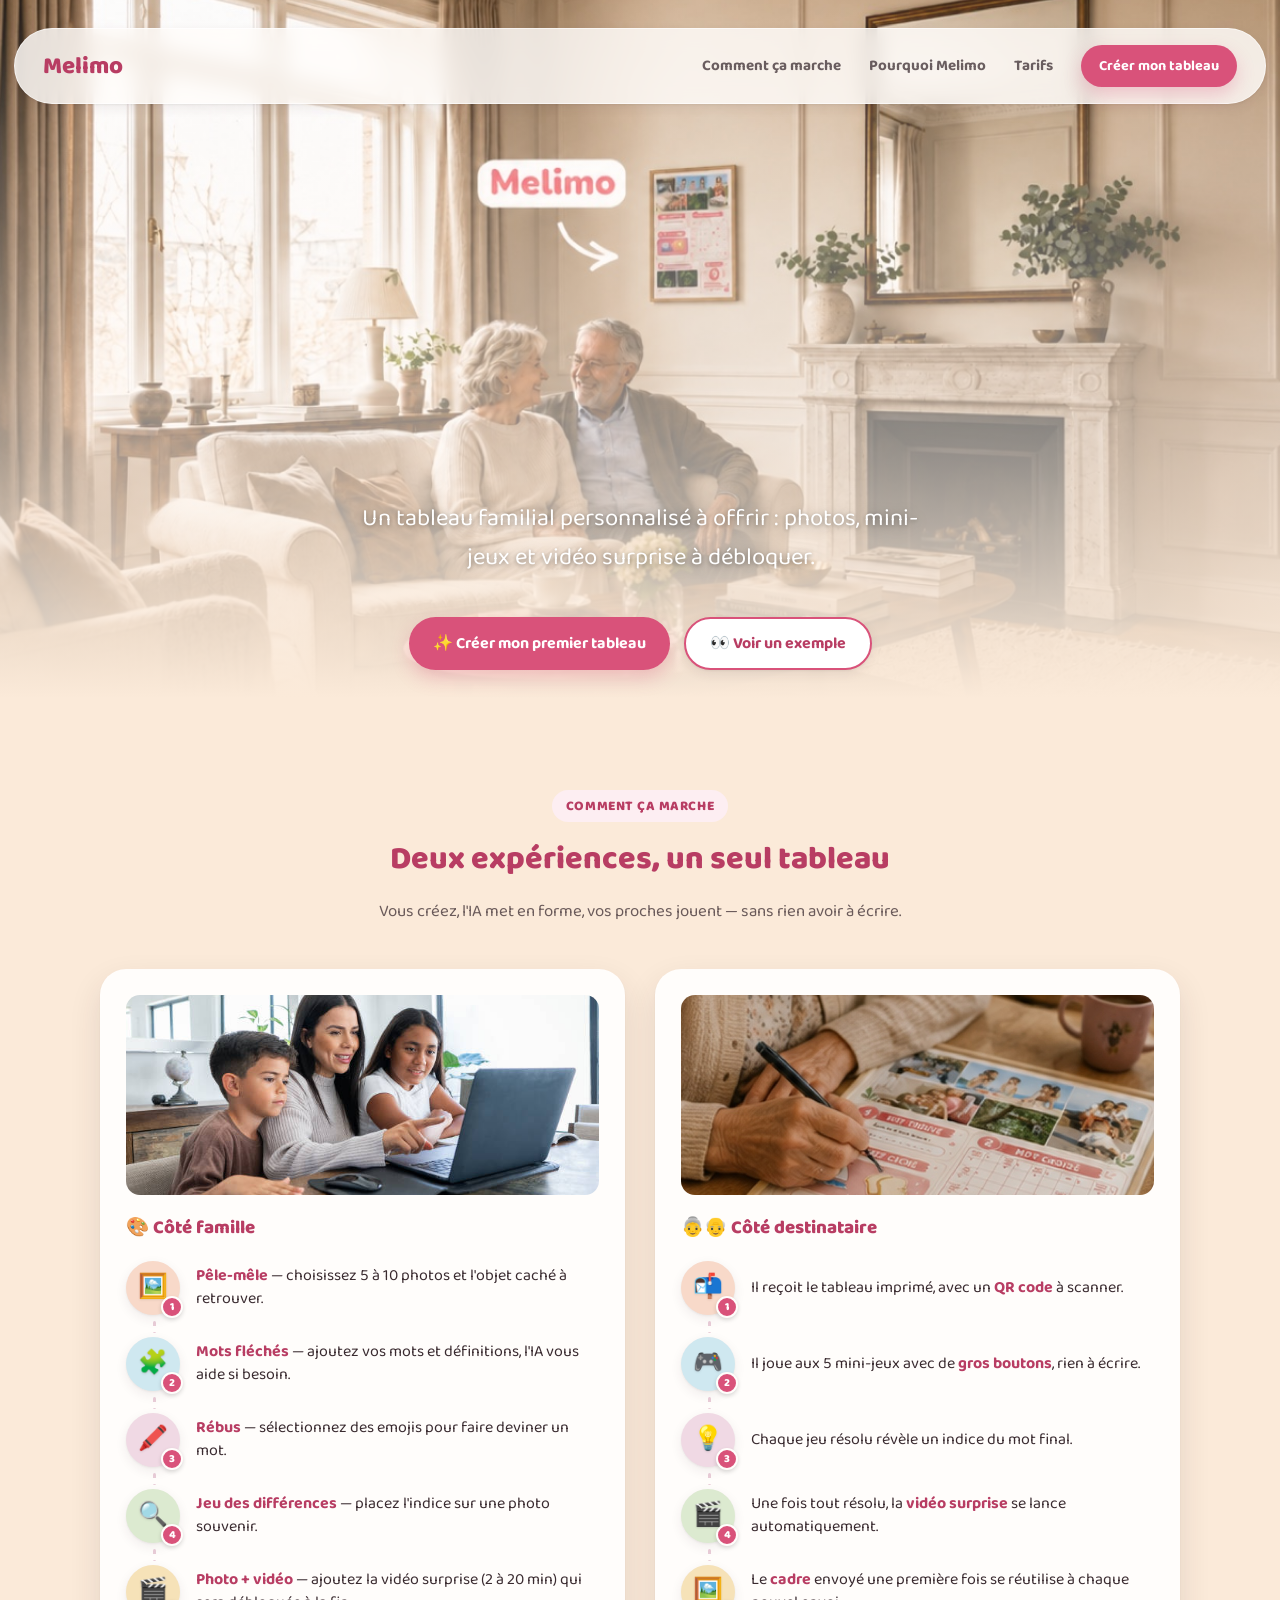
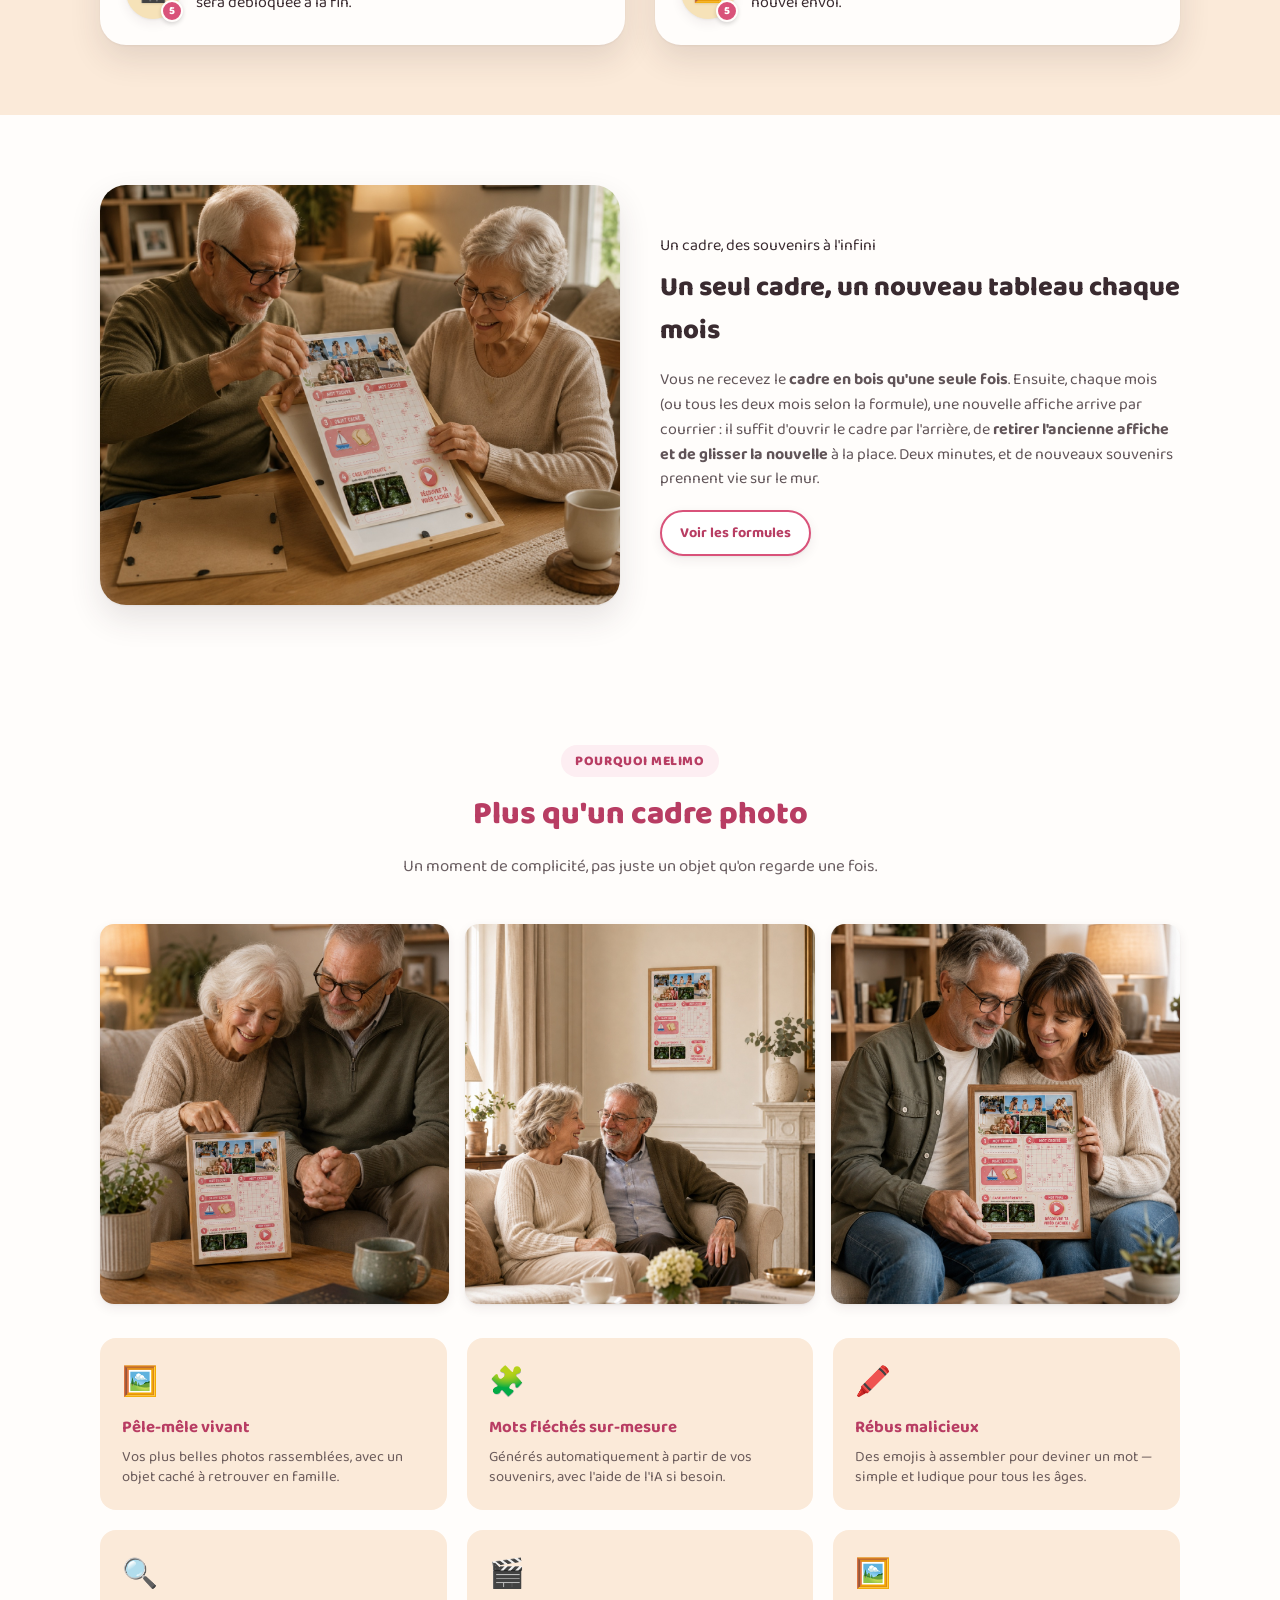
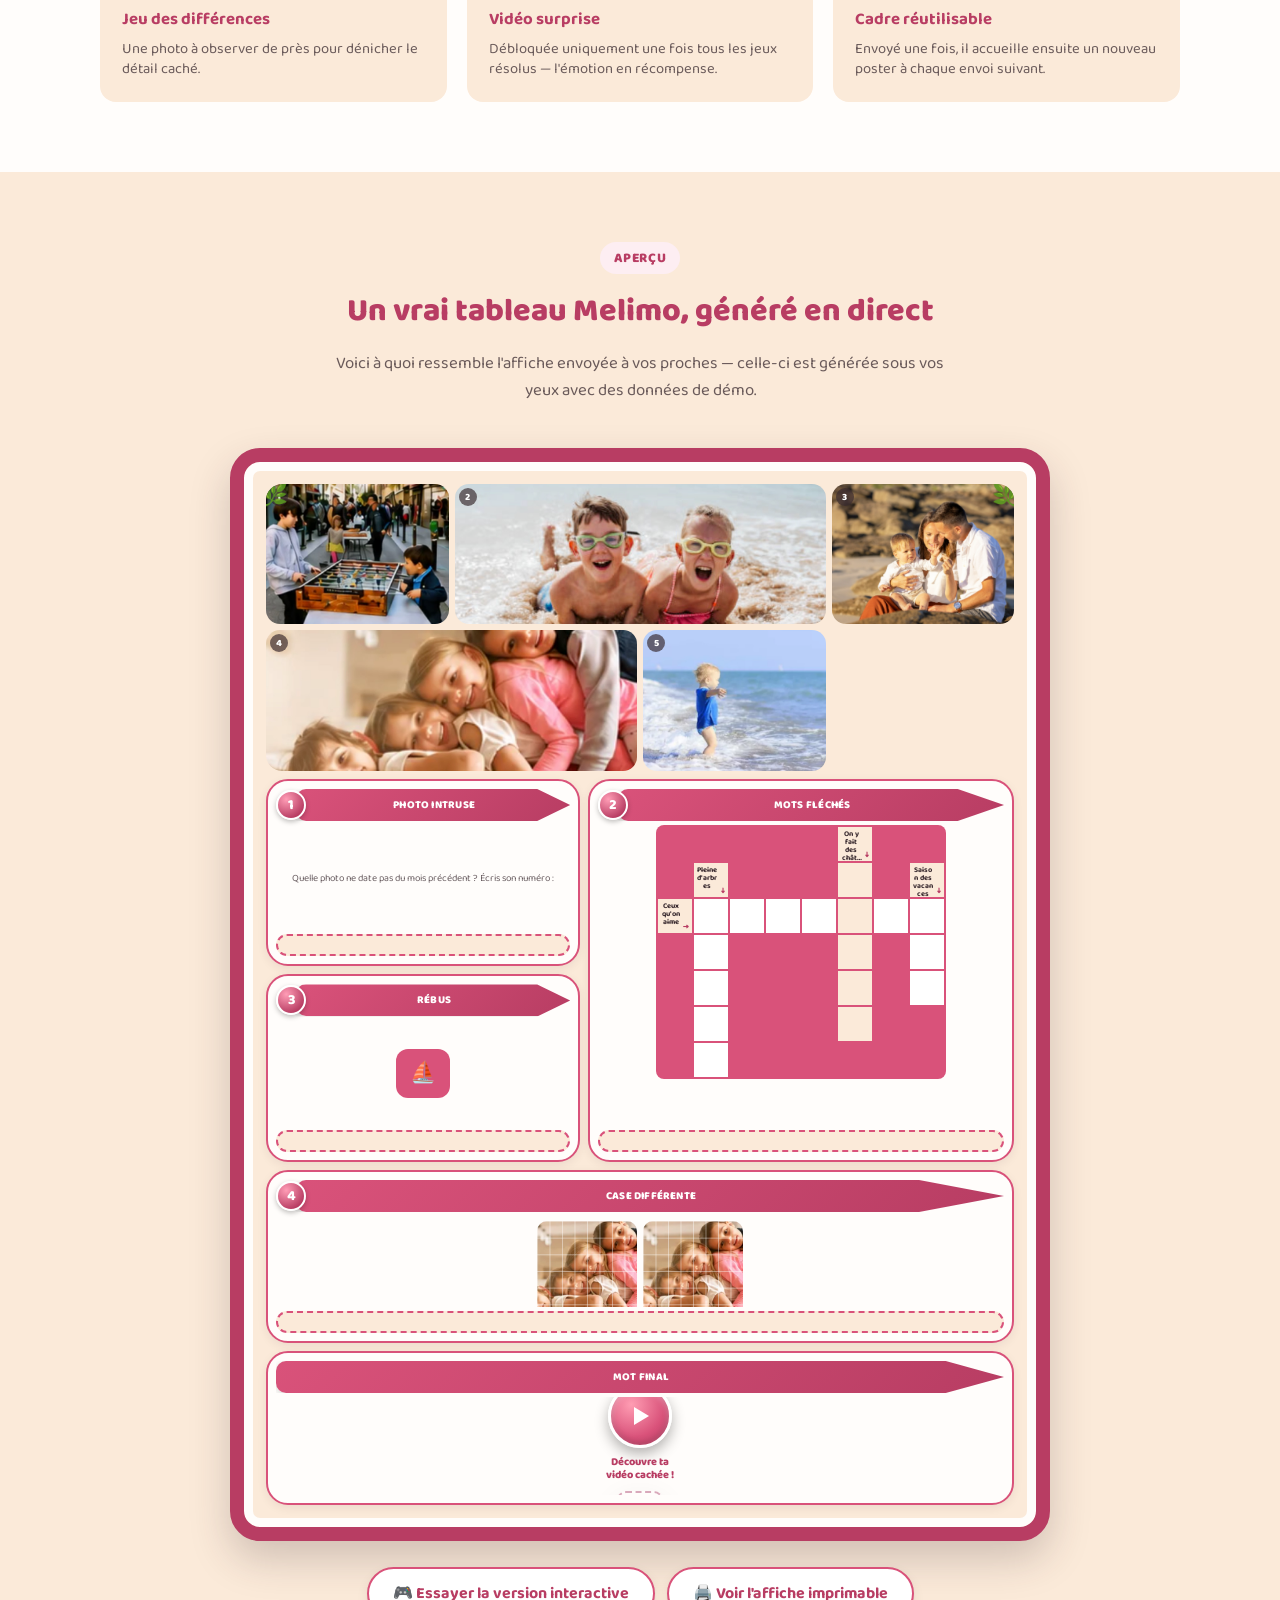
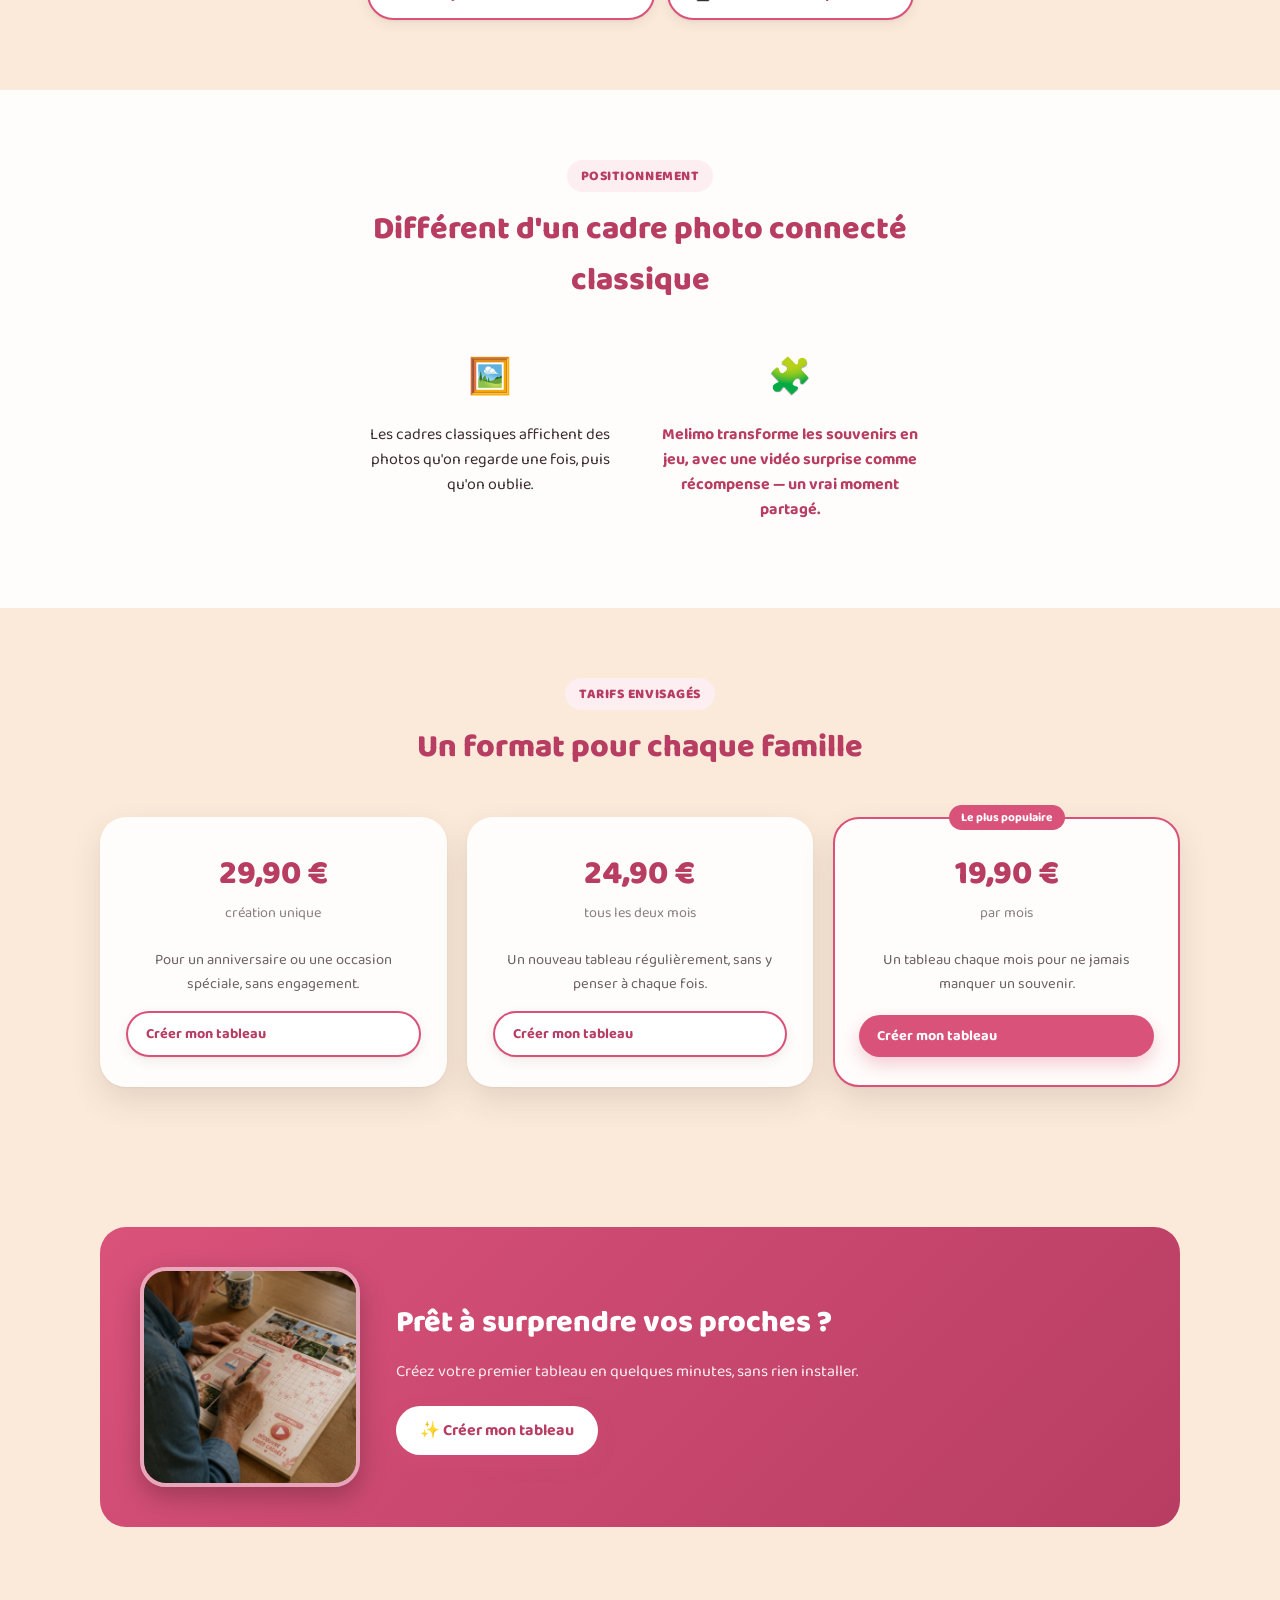
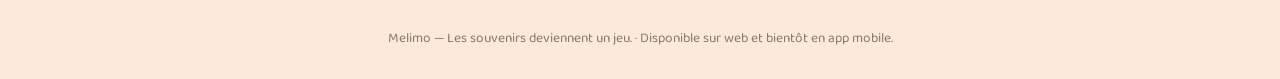
==== index.html @ 91fa1dcb "Rend les étapes "Comment ça marche" plus visuelles : icônes en pastilles colorées avec numéro en bad" ====
<!DOCTYPE html>
<html lang="fr">
<head>
<meta charset="UTF-8">
<meta name="viewport" content="width=device-width, initial-scale=1.0">
<title>Melimo — Les souvenirs deviennent un jeu</title>
<meta name="description" content="Melimo : un tableau familial personnalisé avec photos, mini-jeux et vidéo surprise, à envoyer à ceux que vous aimez.">
<link rel="preconnect" href="https://fonts.googleapis.com">
<link href="https://fonts.googleapis.com/css2?family=Baloo+2:wght@500;700;800&display=swap" rel="stylesheet">
<link rel="stylesheet" href="styles.css?v=15">
</head>
<body>
  <div class="top-banner">
    <div class="topbar">
      <a class="logo" href="index.html">Melimo</a>
      <nav class="nav">
        <a class="navlink" href="#comment-ca-marche">Comment ça marche</a>
        <a class="navlink" href="#pourquoi">Pourquoi Melimo</a>
        <a class="navlink" href="#tarifs">Tarifs</a>
        <a class="btn small" href="create.html">Créer mon tableau</a>
      </nav>
    </div>

    <!-- HERO -->
    <div class="hero">
      <p>Un tableau familial personnalisé à offrir : photos, mini-jeux et vidéo surprise à débloquer.</p>
      <div class="hero-ctas">
        <a class="btn" href="create.html">✨ Créer mon premier tableau</a>
        <a class="btn ghost" href="#apercu-live">👀 Voir un exemple</a>
      </div>
    </div>
  </div>

  <!-- COMMENT CA MARCHE -->
  <section class="landing" id="comment-ca-marche">
    <div class="landing-inner">
      <div class="section-head">
        <span class="kicker">Comment ça marche</span>
        <h2>Deux expériences, un seul tableau</h2>
        <p>Vous créez, l'IA met en forme, vos proches jouent — sans rien avoir à écrire.</p>
      </div>
      <div class="tracks">
        <div class="track">
          <img class="track-photo" src="image/fami.jpg" alt="Une maman et ses deux enfants créent leur tableau Melimo ensemble sur l'ordinateur">
          <h3>🎨 Côté famille</h3>
          <ol class="steps">
            <li>
              <div class="step-icon-wrap" style="--step-color:#f8d9c9"><span class="step-icon">🖼️</span><span class="step-num">1</span></div>
              <div class="step-body"><b>Pêle-mêle</b> — choisissez 5 à 10 photos et l'objet caché à retrouver.</div>
            </li>
            <li>
              <div class="step-icon-wrap" style="--step-color:#cfe8f0"><span class="step-icon">🧩</span><span class="step-num">2</span></div>
              <div class="step-body"><b>Mots fléchés</b> — ajoutez vos mots et définitions, l'IA vous aide si besoin.</div>
            </li>
            <li>
              <div class="step-icon-wrap" style="--step-color:#f0d9e4"><span class="step-icon">🖍️</span><span class="step-num">3</span></div>
              <div class="step-body"><b>Rébus</b> — sélectionnez des emojis pour faire deviner un mot.</div>
            </li>
            <li>
              <div class="step-icon-wrap" style="--step-color:#dcead0"><span class="step-icon">🔍</span><span class="step-num">4</span></div>
              <div class="step-body"><b>Jeu des différences</b> — placez l'indice sur une photo souvenir.</div>
            </li>
            <li>
              <div class="step-icon-wrap" style="--step-color:#f6e2b8"><span class="step-icon">🎬</span><span class="step-num">5</span></div>
              <div class="step-body"><b>Photo + vidéo</b> — ajoutez la vidéo surprise (2 à 20 min) qui sera débloquée à la fin.</div>
            </li>
          </ol>
        </div>
        <div class="track">
          <img class="track-photo" src="image/mamie-remplit-affiche.jpg" alt="Une grand-mère remplit son tableau Melimo avec un stylo">
          <h3>👵👴 Côté destinataire</h3>
          <ol class="steps">
            <li>
              <div class="step-icon-wrap" style="--step-color:#f8d9c9"><span class="step-icon">📬</span><span class="step-num">1</span></div>
              <div class="step-body">Il reçoit le tableau imprimé, avec un <b>QR code</b> à scanner.</div>
            </li>
            <li>
              <div class="step-icon-wrap" style="--step-color:#cfe8f0"><span class="step-icon">🎮</span><span class="step-num">2</span></div>
              <div class="step-body">Il joue aux 5 mini-jeux avec de <b>gros boutons</b>, rien à écrire.</div>
            </li>
            <li>
              <div class="step-icon-wrap" style="--step-color:#f0d9e4"><span class="step-icon">💡</span><span class="step-num">3</span></div>
              <div class="step-body">Chaque jeu résolu révèle un indice du mot final.</div>
            </li>
            <li>
              <div class="step-icon-wrap" style="--step-color:#dcead0"><span class="step-icon">🎬</span><span class="step-num">4</span></div>
              <div class="step-body">Une fois tout résolu, la <b>vidéo surprise</b> se lance automatiquement.</div>
            </li>
            <li>
              <div class="step-icon-wrap" style="--step-color:#f6e2b8"><span class="step-icon">🖼️</span><span class="step-num">5</span></div>
              <div class="step-body">Le <b>cadre</b> envoyé une première fois se réutilise à chaque nouvel envoi.</div>
            </li>
          </ol>
        </div>
      </div>
    </div>
  </section>

  <!-- RENOUVELLEMENT -->
  <section class="landing alt" id="renouvellement">
    <div class="landing-inner">
      <div class="renew-block">
        <div class="renew-photo-wrap">
          <img class="renew-photo" src="image/changement-affiche.jpg" alt="Un couple ouvre le cadre Melimo par l'arrière pour changer l'affiche">
        </div>
        <div class="renew-text">
          <span class="kicker">Un cadre, des souvenirs à l'infini</span>
          <h2>Un seul cadre, un nouveau tableau chaque mois</h2>
          <p>Vous ne recevez le <b>cadre en bois qu'une seule fois</b>. Ensuite, chaque mois (ou tous les deux mois selon la formule), une nouvelle affiche arrive par courrier : il suffit d'ouvrir le cadre par l'arrière, de <b>retirer l'ancienne affiche et de glisser la nouvelle</b> à la place. Deux minutes, et de nouveaux souvenirs prennent vie sur le mur.</p>
          <a class="btn ghost small" href="#tarifs">Voir les formules</a>
        </div>
      </div>
    </div>
  </section>

  <!-- POURQUOI / FEATURES -->
  <section class="landing alt" id="pourquoi">
    <div class="landing-inner">
      <div class="section-head">
        <span class="kicker">Pourquoi Melimo</span>
        <h2>Plus qu'un cadre photo</h2>
        <p>Un moment de complicité, pas juste un objet qu'on regarde une fois.</p>
      </div>
      <div class="photo-strip">
        <img src="image/couple-pointe-poster.jpg" alt="Des grands-parents pointent du doigt les photos de leur tableau Melimo">
        <img src="image/poster-mur-salon.jpg" alt="Un tableau Melimo accroché au-dessus d'une cheminée">
        <img src="image/couple-tient-poster.jpg" alt="Un couple tient son tableau Melimo ensemble sur le canapé">
      </div>
      <div class="feature-grid">
        <div class="feature">
          <span class="emoji">🖼️</span>
          <h4>Pêle-mêle vivant</h4>
          <p>Vos plus belles photos rassemblées, avec un objet caché à retrouver en famille.</p>
        </div>
        <div class="feature">
          <span class="emoji">🧩</span>
          <h4>Mots fléchés sur-mesure</h4>
          <p>Générés automatiquement à partir de vos souvenirs, avec l'aide de l'IA si besoin.</p>
        </div>
        <div class="feature">
          <span class="emoji">🖍️</span>
          <h4>Rébus malicieux</h4>
          <p>Des emojis à assembler pour deviner un mot — simple et ludique pour tous les âges.</p>
        </div>
        <div class="feature">
          <span class="emoji">🔍</span>
          <h4>Jeu des différences</h4>
          <p>Une photo à observer de près pour dénicher le détail caché.</p>
        </div>
        <div class="feature">
          <span class="emoji">🎬</span>
          <h4>Vidéo surprise</h4>
          <p>Débloquée uniquement une fois tous les jeux résolus — l'émotion en récompense.</p>
        </div>
        <div class="feature">
          <span class="emoji">🖼️</span>
          <h4>Cadre réutilisable</h4>
          <p>Envoyé une fois, il accueille ensuite un nouveau poster à chaque envoi suivant.</p>
        </div>
      </div>
    </div>
  </section>

  <!-- APERCU LIVE -->
  <section class="landing" id="apercu-live">
    <div class="landing-inner">
      <div class="section-head">
        <span class="kicker">Aperçu</span>
        <h2>Un vrai tableau Melimo, généré en direct</h2>
        <p>Voici à quoi ressemble l'affiche envoyée à vos proches — celle-ci est générée sous vos yeux avec des données de démo.</p>
      </div>
      <div class="live-poster-wrap" id="livePosterPreview"></div>
      <div class="preview-cta" style="display:flex; gap:12px; justify-content:center; flex-wrap:wrap;">
        <a class="btn ghost" href="view.html?demo=1">🎮 Essayer la version interactive</a>
        <a class="btn ghost" href="poster.html?demo=1">🖨️ Voir l'affiche imprimable</a>
      </div>
    </div>
  </section>

  <!-- POSITIONNEMENT -->
  <section class="landing alt">
    <div class="landing-inner">
      <div class="section-head">
        <span class="kicker">Positionnement</span>
        <h2>Différent d'un cadre photo connecté classique</h2>
      </div>
      <div class="compare">
        <div class="col">
          <div class="big">🖼️</div>
          <p>Les cadres classiques affichent des photos qu'on regarde une fois, puis qu'on oublie.</p>
        </div>
        <div class="col us">
          <div class="big">🧩</div>
          <p>Melimo transforme les souvenirs en jeu, avec une vidéo surprise comme récompense — un vrai moment partagé.</p>
        </div>
      </div>
    </div>
  </section>

  <!-- TARIFS -->
  <section class="landing" id="tarifs">
    <div class="landing-inner">
      <div class="section-head">
        <span class="kicker">Tarifs envisagés</span>
        <h2>Un format pour chaque famille</h2>
      </div>
      <div class="pricing-grid">
        <div class="price-card">
          <span class="amount">29,90 €</span>
          <span class="period">création unique</span>
          <p class="desc">Pour un anniversaire ou une occasion spéciale, sans engagement.</p>
          <a class="btn ghost small" href="create.html">Créer mon tableau</a>
        </div>
        <div class="price-card">
          <span class="amount">24,90 €</span>
          <span class="period">tous les deux mois</span>
          <p class="desc">Un nouveau tableau régulièrement, sans y penser à chaque fois.</p>
          <a class="btn ghost small" href="create.html">Créer mon tableau</a>
        </div>
        <div class="price-card featured">
          <span class="badge">Le plus populaire</span>
          <span class="amount">19,90 €</span>
          <span class="period">par mois</span>
          <p class="desc">Un tableau chaque mois pour ne jamais manquer un souvenir.</p>
          <a class="btn small" href="create.html">Créer mon tableau</a>
        </div>
      </div>
    </div>
  </section>

  <!-- CTA FINAL -->
  <section class="landing">
    <div class="cta-banner">
      <img class="cta-photo" src="image/papy-remplit-affiche.jpg" alt="Un grand-père remplit son tableau Melimo avec un stylo">
      <div class="cta-text">
        <h2>Prêt à surprendre vos proches ?</h2>
        <p>Créez votre premier tableau en quelques minutes, sans rien installer.</p>
        <a class="btn" href="create.html">✨ Créer mon tableau</a>
      </div>
    </div>
  </section>

  <footer class="site-footer">
    Melimo — Les souvenirs deviennent un jeu. · Disponible sur web et bientôt en app mobile.
  </footer>

  <script src="app.js?v=5"></script>
  <script>
    renderPosterInto(document.getElementById('livePosterPreview'), buildDemoBoard(), {});
  </script>
</body>
</html>
---- styles.css ----
:root {
  --primary: #d9527a;
  --primary-dark: #b83d63;
  --secondary: #fbead9;
  --ink: #3a2b30;
  --paper: #fffdfb;
  --radius: 26px;
  --radius-sm: 14px;
  --radius-lg: 34px;
  --shadow: 0 1px 2px rgba(58, 43, 48, 0.05), 0 14px 32px rgba(58, 43, 48, 0.12);
  --shadow-sm: 0 1px 2px rgba(58, 43, 48, 0.06), 0 4px 12px rgba(58, 43, 48, 0.08);
  --ring: 0 0 0 4px rgba(217, 82, 122, 0.15);
  font-size: 16px;
}

* { box-sizing: border-box; }

body {
  margin: 0;
  font-family: 'Baloo 2', 'Segoe UI', system-ui, sans-serif;
  background:
    radial-gradient(1100px 520px at 12% -8%, #ffe3ee 0%, rgba(255,227,238,0) 60%),
    radial-gradient(900px 480px at 100% 0%, #fff3e2 0%, rgba(255,243,226,0) 55%),
    var(--secondary);
  background-attachment: fixed;
  color: var(--ink);
  min-height: 100vh;
}

h1, h2, h3 { font-weight: 800; margin: 0 0 .4em; }

a { color: inherit; }

.wrap {
  max-width: 1080px;
  margin: 0 auto;
  padding: 32px 20px 80px;
}

/* --- Topbar --- */
.topbar {
  display: flex;
  align-items: center;
  justify-content: space-between;
  gap: 10px;
  padding: 16px 28px;
  margin: 14px 14px 0;
  background: rgba(255, 253, 251, 0.82);
  backdrop-filter: blur(10px);
  -webkit-backdrop-filter: blur(10px);
  border-radius: 999px;
  box-shadow: var(--shadow-sm);
  border: 1px solid rgba(255,255,255,.6);
  flex-wrap: wrap;
  position: sticky;
  top: 14px;
  z-index: 60;
}
@media (max-width: 480px) {
  .topbar { padding: 14px 16px; }
  .topbar .btn.small { padding: 7px 14px; font-size: .82rem; }
}
.logo {
  font-size: 1.5rem;
  font-weight: 800;
  color: var(--primary-dark);
  text-decoration: none;
}
.tagline {
  font-size: .85rem;
  opacity: .7;
}

/* --- Landing --- */
.hero {
  text-align: center;
  padding: 60px 20px 20px;
}
.hero h1 {
  font-size: 2.6rem;
  color: var(--primary-dark);
}
.hero p {
  font-size: 1.15rem;
  max-width: 560px;
  margin: 0 auto 30px;
  opacity: .8;
}
.choice-grid {
  display: grid;
  grid-template-columns: 1fr 1fr;
  gap: 24px;
  max-width: 820px;
  margin: 0 auto;
}
@media (max-width: 640px) { .choice-grid { grid-template-columns: 1fr; } }

.card {
  background: var(--paper);
  border-radius: var(--radius);
  box-shadow: var(--shadow-sm);
  padding: 30px;
  text-decoration: none;
  color: var(--ink);
  display: block;
  transition: transform .18s ease, box-shadow .18s ease, border-color .18s ease;
  border: 2px solid transparent;
}
.card:hover { transform: translateY(-5px); border-color: var(--primary); box-shadow: var(--shadow); }
.card .emoji { font-size: 2.2rem; display: block; margin-bottom: 10px; }
.card h3 { color: var(--primary-dark); }
.card p { margin: 0; opacity: .75; font-size: .95rem; }

/* --- Stepper --- */
.stepper {
  display: flex;
  justify-content: center;
  gap: 8px;
  margin-bottom: 30px;
  flex-wrap: wrap;
}
.step-dot {
  width: 34px; height: 34px;
  border-radius: 50%;
  background: #fff;
  border: 2px solid #e6c9d4;
  display: flex; align-items: center; justify-content: center;
  font-weight: 700;
  color: #b98;
  font-size: .9rem;
}
.step-dot.active { background: var(--primary); border-color: var(--primary); color: #fff; }
.step-dot.done { background: var(--primary-dark); border-color: var(--primary-dark); color: #fff; }
a.step-dot { text-decoration: none; cursor: pointer; transition: transform .1s ease; }
a.step-dot:hover { transform: scale(1.08); border-color: var(--primary); }

.stepper-nav {
  position: sticky;
  top: 0;
  z-index: 40;
  background: var(--secondary);
  padding: 14px 20px 10px;
  margin-bottom: 0;
  box-shadow: 0 4px 10px rgba(0,0,0,.04);
}

/* --- Tableau éditable en direct (créateur) --- */
.editable-poster-wrap { position: relative; max-width: 900px; margin: 0 auto; }

.color-toolbar {
  position: absolute;
  top: 8px;
  right: 8px;
  display: flex;
  gap: 8px;
  background: var(--paper);
  border-radius: 999px;
  padding: 7px 9px;
  box-shadow: var(--shadow);
  z-index: 5;
}
.color-toolbar input[type=color] {
  -webkit-appearance: none;
  appearance: none;
  width: 26px; height: 26px;
  border: 2px solid #fff;
  border-radius: 50%;
  cursor: pointer;
  background: none;
  padding: 0;
  box-shadow: 0 0 0 1px #e6c9d4;
}
.color-toolbar input[type=color]::-webkit-color-swatch-wrapper { padding: 0; border-radius: 50%; }
.color-toolbar input[type=color]::-webkit-color-swatch { border: none; border-radius: 50%; }

/* pill inline inputs replacing the printed dashed line */
.pinput {
  flex: 1;
  min-width: 80px;
  border: none;
  border-bottom: 2px dashed var(--primary-dark);
  background: transparent;
  font-family: inherit;
  font-weight: 700;
  color: var(--primary-dark);
  font-size: 1rem;
  padding: 2px 4px;
}
.pinput:focus { outline: none; border-bottom-style: solid; }
.pinput::placeholder { color: #d9a9bb; font-weight: 500; }

/* editable mosaic tiles */
.mosaic .tile-slot { position: relative; min-height: 0; min-width: 0; }
.mosaic .tile-slot img { width: 100%; height: 100%; object-fit: cover; border-radius: 14px; display: block; cursor: pointer; }
.photo-num-badge {
  position: absolute;
  top: 4px;
  left: 4px;
  min-width: 18px;
  height: 18px;
  padding: 0 4px;
  border-radius: 999px;
  background: rgba(58,43,48,.68);
  color: #fff;
  font-size: .62rem;
  font-weight: 800;
  display: flex;
  align-items: center;
  justify-content: center;
  z-index: 2;
  pointer-events: none;
}
.mosaic .tile-slot .rm {
  position: absolute; top: 4px; right: 4px;
  background: rgba(0,0,0,.55); color: #fff; border: none;
  width: 22px; height: 22px; border-radius: 50%; cursor: pointer; font-size: .75rem;
}
.mosaic .tile-add {
  border: 2px dashed #d9a9bb;
  border-radius: 14px;
  display: flex; align-items: center; justify-content: center;
  font-size: 1.8rem;
  color: var(--primary-dark);
  cursor: pointer;
  background: #fff6f9;
  min-height: 0;
  min-width: 0;
  transition: background .15s ease, border-color .15s ease;
}
.mosaic .tile-add:hover { background: #fde3ec; border-color: var(--primary); }

.inline-editor {
  background: var(--paper);
  border-radius: 22px;
  box-shadow: var(--shadow);
  padding: 20px;
  margin: 20px auto 0;
  max-width: 640px;
  border: 1px solid rgba(217,82,122,.08);
}

.pcard.clickable { cursor: pointer; transition: box-shadow .18s ease, transform .18s ease; }
.pcard.clickable:hover { box-shadow: 0 0 0 4px rgba(217,82,122,.22), 0 10px 22px rgba(58,43,48,.14); transform: translateY(-2px); }
.diff-card-body {
  flex: 1;
  min-height: 0;
  width: 100%;
  display: flex;
  align-items: center;
  justify-content: center;
}
.diff-reset {
  position: absolute;
  top: 4px; right: 4px;
  width: 22px; height: 22px;
  border-radius: 50%;
  border: none;
  background: rgba(0,0,0,.55);
  color: #fff;
  cursor: pointer;
  font-size: .8rem;
}

.floating-generate {
  position: fixed;
  bottom: 22px;
  right: 22px;
  z-index: 50;
}
.floating-generate .btn {
  box-shadow: var(--shadow);
  font-size: 1.05rem;
  padding: 14px 26px;
}
@media (max-width: 560px) {
  .floating-generate { left: 20px; right: 20px; bottom: 16px; text-align: center; }
  .floating-generate .btn { width: 100%; justify-content: center; }
}

.panel {
  background: var(--paper);
  border-radius: var(--radius);
  box-shadow: var(--shadow);
  padding: 32px;
  margin-bottom: 24px;
}
.panel h2 { color: var(--primary-dark); }
.hint { opacity: .65; font-size: .9rem; margin-bottom: 20px; }

.field { margin-bottom: 16px; }
.field label { display: block; font-weight: 700; margin-bottom: 6px; font-size: .9rem; }
.field input[type=text], .field input[type=number], .field textarea {
  width: 100%;
  padding: 11px 14px;
  border-radius: var(--radius-sm);
  border: 2px solid #eeddd0;
  font-family: inherit;
  font-size: 1rem;
  background: #fffaf6;
  transition: border-color .15s ease, box-shadow .15s ease;
}
.field input:focus, .field textarea:focus { outline: none; border-color: var(--primary); box-shadow: var(--ring); }

.row { display: flex; gap: 12px; flex-wrap: wrap; }
.row > * { flex: 1; min-width: 160px; }

.btn {
  display: inline-flex;
  align-items: center;
  gap: 8px;
  background: var(--primary);
  color: #fff;
  border: none;
  padding: 12px 24px;
  border-radius: 999px;
  font-weight: 700;
  font-size: 1rem;
  cursor: pointer;
  font-family: inherit;
  text-decoration: none;
  box-shadow: 0 8px 18px rgba(217, 82, 122, 0.28);
  transition: background .15s ease, transform .12s ease, box-shadow .15s ease;
}
.btn:hover { background: var(--primary-dark); transform: translateY(-2px); box-shadow: 0 10px 22px rgba(184, 61, 99, 0.34); }
.btn:active { transform: translateY(0) scale(.97); box-shadow: 0 4px 10px rgba(217, 82, 122, 0.28); }
.btn.ghost {
  background: #fff;
  color: var(--primary-dark);
  border: 2px solid var(--primary);
  box-shadow: var(--shadow-sm);
}
.btn.ghost:hover { background: #fdf0f4; box-shadow: var(--shadow-sm); }
.btn:disabled { opacity: .4; cursor: not-allowed; transform: none; box-shadow: none; }

.actions {
  display: flex;
  justify-content: space-between;
  margin-top: 10px;
}

/* --- Photo grid --- */
.photo-grid {
  display: grid;
  grid-template-columns: repeat(auto-fill, minmax(120px, 1fr));
  gap: 10px;
  margin-bottom: 16px;
}
.photo-tile {
  position: relative;
  aspect-ratio: 1;
  border-radius: var(--radius-sm);
  overflow: hidden;
  background: #f1ddd0;
  box-shadow: var(--shadow-sm);
}
.photo-tile img { width: 100%; height: 100%; object-fit: cover; display: block; }
.photo-tile button {
  position: absolute; top: 4px; right: 4px;
  background: rgba(0,0,0,.55); color: #fff; border: none;
  width: 22px; height: 22px; border-radius: 50%; cursor: pointer; font-size: .8rem;
}
.upload-tile {
  aspect-ratio: 1;
  border-radius: var(--radius-sm);
  border: 2px dashed #d9a9bb;
  display: flex; align-items: center; justify-content: center;
  cursor: pointer;
  color: var(--primary-dark);
  font-size: 1.8rem;
  background: #fff6f9;
  transition: background .15s ease, border-color .15s ease;
}
.upload-tile:hover { background: #fde3ec; border-color: var(--primary); }

/* --- Word list builder --- */
.word-row {
  display: grid;
  grid-template-columns: 1fr 2fr auto auto;
  gap: 8px;
  align-items: center;
  margin-bottom: 8px;
}
.word-row input[type=text] {
  padding: 9px 12px;
  border-radius: var(--radius-sm);
  border: 2px solid #eeddd0;
  font-family: inherit;
  transition: border-color .15s ease, box-shadow .15s ease;
}
.word-row input[type=text]:focus { outline: none; border-color: var(--primary); box-shadow: var(--ring); }
.word-row .key-toggle {
  display: flex; align-items: center; gap: 4px; font-size: .8rem; white-space: nowrap;
}
.word-row .del { background: #f5dbe1; border: none; border-radius: 50%; width: 26px; height: 26px; cursor: pointer; transition: background .15s ease; }
.word-row .del:hover { background: #f0c2ce; }

/* --- Emoji picker (rebus) --- */
.emoji-picker {
  display: grid;
  grid-template-columns: repeat(auto-fill, minmax(46px, 1fr));
  gap: 6px;
  max-height: 180px;
  overflow-y: auto;
  padding: 10px;
  background: #fff6f9;
  border-radius: var(--radius-sm);
  margin-bottom: 14px;
}
.emoji-picker button {
  font-size: 1.5rem;
  background: none;
  border: none;
  cursor: pointer;
  border-radius: 10px;
  padding: 4px;
  transition: background .12s ease, transform .12s ease;
}
.emoji-picker button:hover { background: #f5dbe1; transform: scale(1.1); }
.emoji-picker button.active { background: var(--primary); }
.rebus-sequence {
  font-size: 2.4rem;
  padding: 14px;
  background: linear-gradient(135deg, var(--primary), var(--primary-dark));
  border-radius: var(--radius-sm);
  text-align: center;
  min-height: 70px;
  display: flex; align-items: center; justify-content: center;
  gap: 10px;
  margin-bottom: 14px;
  box-shadow: var(--shadow-sm);
}
.rebus-sequence .placeholder { color: rgba(255,255,255,.7); font-size: 1rem; }
.rebus-sequence .chip { cursor: pointer; }

/* --- Difference game marker --- */
.diff-editor {
  position: relative;
  display: inline-block;
  border-radius: 16px;
  overflow: hidden;
  max-width: 100%;
}
.diff-editor img { display: block; max-width: 100%; border-radius: 16px; }
.diff-marker {
  position: absolute;
  width: 24px; height: 24px;
  border-radius: 50%;
  background: rgba(217,82,122,.85);
  border: 3px solid #fff;
  transform: translate(-50%,-50%);
  pointer-events: none;
}

/* --- Color pickers --- */
.color-row { display: flex; gap: 24px; align-items: center; flex-wrap: wrap; }
.color-pick { display: flex; flex-direction: column; align-items: center; gap: 6px; }
.color-pick input[type=color] { width: 60px; height: 60px; border: none; border-radius: 50%; cursor: pointer; background: none; }

/* --- Photo intruse picker --- */
.hobj-photo-picker {
  display: flex;
  gap: 8px;
  flex-wrap: wrap;
  margin-bottom: 14px;
}
.hobj-photo-picker .hobj-thumb {
  width: 56px; height: 56px;
  border-radius: 14px;
  overflow: hidden;
  cursor: pointer;
  border: 3px solid transparent;
  opacity: .7;
}
.hobj-photo-picker .hobj-thumb img { width: 100%; height: 100%; object-fit: cover; display: block; }
.hobj-photo-picker .hobj-thumb.active { border-color: var(--primary); opacity: 1; }

/* --- Rebus suggestion --- */
.rebus-suggest-row { display: flex; gap: 8px; margin-bottom: 14px; }
.rebus-suggest-row input {
  flex: 1;
  padding: 10px 12px;
  border-radius: 8px;
  border: 2px solid #eeddd0;
  font-family: inherit;
  font-size: .95rem;
}
.rebus-suggest-row input:focus { outline: none; border-color: var(--primary); }

/* --- Word suggestions row --- */
.words-editor-actions { display: flex; gap: 10px; flex-wrap: wrap; }

/* --- Montage builder / player --- */
.montage-row {
  display: flex;
  align-items: center;
  gap: 10px;
  padding: 8px;
  border-radius: 10px;
  background: #fff6f9;
  margin-bottom: 6px;
}
.montage-thumb {
  width: 44px; height: 44px;
  border-radius: 12px;
  overflow: hidden;
  background: #e9cdd8;
  display: flex; align-items: center; justify-content: center;
  font-size: 1.3rem;
  flex-shrink: 0;
}
.montage-thumb img { width: 100%; height: 100%; object-fit: cover; }
.montage-meta { flex: 1; display: flex; flex-direction: column; gap: 2px; font-size: .85rem; min-width: 0; }
.montage-meta label { display: flex; align-items: center; gap: 4px; font-size: .78rem; opacity: .75; }
.montage-meta input[type=number] { width: 54px; padding: 2px 4px; border-radius: 6px; border: 1.5px solid #eeddd0; font-family: inherit; }
.montage-actions { display: flex; gap: 4px; flex-shrink: 0; }
.montage-actions button { width: 26px; height: 26px; border-radius: 50%; border: none; background: #f5dbe1; cursor: pointer; }

.montage-stage {
  width: 100%;
  max-width: 420px;
  aspect-ratio: 4 / 3;
  margin: 0 auto;
  border-radius: 14px;
  overflow: hidden;
  background: #000;
  display: flex; align-items: center; justify-content: center;
}
.montage-stage img, .montage-stage video { width: 100%; height: 100%; object-fit: contain; background: #000; }
.montage-dots { display: flex; gap: 6px; justify-content: center; margin-top: 10px; }
.mdot { width: 8px; height: 8px; border-radius: 50%; background: #e9cdd8; }
.mdot.active { background: var(--primary); }
.montage-player .montage-stage { max-width: 480px; }

/* ================= VIEW / POSTER ================= */
.poster {
  background: var(--secondary);
}
.poster-photos {
  display: grid;
  grid-template-columns: repeat(3, 1fr);
  grid-auto-rows: 180px;
  gap: 10px;
  margin-bottom: 10px;
}
.poster-photos img, .poster-photos .ph {
  width: 100%;
  height: 100%;
  object-fit: cover;
  border-radius: 10px;
  background: #e9cdd8;
  display: flex; align-items: center; justify-content: center;
  font-size: 2rem;
}
.poster-photos .tile-slot { position: relative; width: 100%; height: 100%; }
.poster-photos .photo-num-badge { width: 26px; height: 26px; font-size: .95rem; }

.section-tag {
  display: flex;
  align-items: center;
  gap: 14px;
  margin: 28px 0 16px;
}
.section-tag .num {
  width: 44px; height: 44px;
  border-radius: 50%;
  background: var(--primary);
  color: #fff;
  display: flex; align-items: center; justify-content: center;
  font-weight: 800;
  font-size: 1.3rem;
  flex-shrink: 0;
}
.section-tag .label {
  background: var(--paper);
  border-radius: 999px;
  padding: 12px 24px;
  font-weight: 800;
  color: var(--primary-dark);
  box-shadow: var(--shadow);
  flex: 1;
}
.answer-fill {
  border-bottom: 2px solid var(--primary-dark);
  min-width: 140px;
  display: inline-block;
  font-weight: 700;
  color: var(--primary-dark);
}

.choice-buttons {
  display: grid;
  grid-template-columns: repeat(auto-fill, minmax(140px, 1fr));
  gap: 10px;
  margin-bottom: 10px;
}
.choice-buttons button {
  padding: 16px 10px;
  border-radius: var(--radius-sm);
  border: 3px solid #e9cdd8;
  background: #fff;
  font-family: inherit;
  font-weight: 700;
  font-size: 1.05rem;
  cursor: pointer;
  color: var(--ink);
  box-shadow: var(--shadow-sm);
  transition: border-color .15s ease, transform .12s ease, box-shadow .15s ease;
}
.choice-buttons button:hover { border-color: var(--primary); transform: translateY(-2px); }
.choice-buttons button.correct { background: #d7f3df; border-color: #58b06f; }
.choice-buttons button.wrong { background: #f9d9d9; border-color: #d9605f; }
.choice-buttons button:disabled { cursor: default; }

.feedback { font-weight: 700; margin: 10px 0; min-height: 1.4em; }
.feedback.ok { color: #2f8f4c; }
.feedback.ko { color: #c04747; }

.clue-list {
  columns: 2;
  gap: 24px;
  margin-bottom: 16px;
  font-size: .92rem;
}
@media (max-width: 560px) { .clue-list { columns: 1; } }
.clue-list li { margin-bottom: 6px; }
.clue-list b { color: var(--primary-dark); }

/* difference game grid overlay */
.diff-game { display: flex; gap: 16px; flex-wrap: wrap; margin-bottom: 10px; }
.diff-frame { position: relative; border-radius: 12px; overflow: hidden; flex: 1; min-width: 240px; }
.diff-frame img { width: 100%; display: block; }
.diff-grid-overlay {
  position: absolute; inset: 0;
  display: grid;
}
.diff-grid-overlay button {
  border: 1px solid rgba(255,255,255,.25);
  background: transparent;
  cursor: pointer;
}
.diff-grid-overlay button:hover { background: rgba(217,82,122,.25); }
.diff-grid-overlay button.found { background: rgba(88,176,111,.55); }
.diff-grid-overlay button.miss { background: rgba(217,96,95,.4); }

.video-block {
  text-align: center;
  padding: 40px 20px;
}
.play-btn {
  width: 100px; height: 100px;
  border-radius: 50%;
  background: rgba(255,255,255,.9);
  display: flex; align-items: center; justify-content: center;
  margin: 0 auto 16px;
  box-shadow: var(--shadow);
  border: none;
  cursor: pointer;
  font-size: 2.2rem;
  color: var(--primary);
}
.locked-msg { opacity: .7; font-size: .95rem; }

video { max-width: 100%; border-radius: var(--radius); box-shadow: var(--shadow); }

.share-box {
  background: var(--paper);
  border-radius: var(--radius);
  padding: 24px;
  box-shadow: var(--shadow);
  text-align: center;
}
.share-box input { width: 100%; padding: 10px; border-radius: 12px; border: 2px solid #eeddd0; text-align: center; margin: 12px 0; font-family: inherit; }

.empty-state { text-align: center; padding: 80px 20px; opacity: .7; }

/* ================= VITRINE / LANDING ================= */
.nav {
  display: flex;
  align-items: center;
  gap: 28px;
}
.nav a.navlink {
  text-decoration: none;
  font-weight: 700;
  font-size: .95rem;
  color: var(--ink);
  opacity: .75;
}
.nav a.navlink:hover { opacity: 1; color: var(--primary-dark); }
.btn.small { padding: 9px 18px; font-size: .9rem; }
@media (max-width: 640px) {
  .nav { gap: 14px; }
  .nav a.navlink { display: none; }
}

.hero-ctas {
  display: flex;
  gap: 14px;
  justify-content: center;
  flex-wrap: wrap;
  margin-top: 10px;
}

.top-banner {
  position: relative;
  overflow: hidden;
  height: 720px;
  display: flex;
  flex-direction: column;
}
.top-banner .topbar { flex: 0 0 auto; }
.top-banner .hero {
  flex: 1;
  display: flex;
  flex-direction: column;
  justify-content: flex-end;
  padding: 20px 20px 50px;
}
.top-banner::before {
  content: '';
  position: absolute;
  inset: 0;
  background: url('image/grand4.jpg') center 70% no-repeat;
  background-size: max(1920px, 100vw) auto;
}
@media (max-width: 640px) {
  .top-banner { height: 820px; }
  .top-banner::before { background-size: cover; }
}
.top-banner::after {
  content: '';
  position: absolute;
  inset: 0;
  background: linear-gradient(180deg, rgba(255,247,240,.1) 0%, rgba(255,247,240,.55) 60%, var(--secondary) 97%);
}
.top-banner > .topbar,
.top-banner > .hero {
  position: relative;
  z-index: 1;
}
.top-banner .hero p {
  color: #fff;
  font-size: 1.5rem;
  opacity: 1;
  text-shadow: 0 2px 14px rgba(0,0,0,.35), 0 1px 4px rgba(0,0,0,.3);
}

section.landing { padding: 70px 20px; }
section.landing.alt { background: var(--paper); }
.landing-inner { max-width: 1080px; margin: 0 auto; }
.section-head { text-align: center; max-width: 640px; margin: 0 auto 44px; }
.section-head .kicker {
  display: inline-block;
  color: var(--primary-dark);
  font-weight: 800;
  font-size: .85rem;
  letter-spacing: .04em;
  text-transform: uppercase;
  background: #fdeef2;
  padding: 5px 14px;
  border-radius: 999px;
  margin-bottom: 12px;
}
.section-head h2 { font-size: 2rem; color: var(--primary-dark); }
.section-head p { opacity: .75; font-size: 1.05rem; margin: 0; }

/* how it works: two tracks */
.tracks {
  display: grid;
  grid-template-columns: 1fr 1fr;
  gap: 30px;
}
@media (max-width: 760px) { .tracks { grid-template-columns: 1fr; } }
.track {
  background: var(--paper);
  border-radius: var(--radius);
  box-shadow: var(--shadow);
  padding: 26px;
}
section.landing.alt .track { background: var(--secondary); box-shadow: none; }
.track h3 { color: var(--primary-dark); display: flex; align-items: center; gap: 10px; }
.track ol.steps {
  list-style: none;
  margin: 18px 0 0;
  padding: 0;
}
.track .steps li {
  display: flex;
  align-items: center;
  gap: 16px;
  position: relative;
  padding-bottom: 22px;
}
.track .steps li:last-child { padding-bottom: 0; }
.track .steps li::before {
  content: '';
  position: absolute;
  left: 27px;
  top: 60px;
  bottom: 4px;
  width: 3px;
  border-radius: 3px;
  background: repeating-linear-gradient(to bottom, #e9cdd8 0 5px, transparent 5px 11px);
}
.track .steps li:last-child::before { display: none; }
.step-icon-wrap {
  position: relative;
  flex: 0 0 auto;
  width: 54px;
  height: 54px;
  border-radius: 50%;
  background: var(--step-color, var(--secondary));
  display: flex;
  align-items: center;
  justify-content: center;
  box-shadow: var(--shadow-sm);
  z-index: 1;
}
.step-icon { font-size: 1.5rem; filter: drop-shadow(0 1px 1px rgba(0,0,0,.08)); }
.step-num {
  position: absolute;
  bottom: -3px;
  right: -3px;
  width: 22px;
  height: 22px;
  border-radius: 50%;
  background: var(--primary);
  color: #fff;
  font-weight: 800;
  font-size: .7rem;
  display: flex;
  align-items: center;
  justify-content: center;
  border: 2px solid var(--paper);
  box-shadow: 0 2px 4px rgba(0,0,0,.15);
}
section.landing.alt .step-num { border-color: var(--secondary); }
.step-body { flex: 1; line-height: 1.4; }
.track .steps li b { color: var(--primary-dark); }
.track-photo {
  width: 100%;
  height: 200px;
  object-fit: cover;
  border-radius: var(--radius-sm);
  margin-bottom: 18px;
  display: block;
}

/* renouvellement */
.renew-block {
  display: grid;
  grid-template-columns: 1fr 1fr;
  gap: 40px;
  align-items: center;
}
@media (max-width: 760px) { .renew-block { grid-template-columns: 1fr; } }
.renew-photo-wrap { border-radius: var(--radius); overflow: hidden; box-shadow: var(--shadow); }
.renew-photo { width: 100%; display: block; object-fit: cover; max-height: 420px; }
.renew-text h2 { font-size: 1.7rem; margin-top: 8px; }
.renew-text p { opacity: .8; line-height: 1.55; margin-bottom: 18px; }

/* photo strip */
.photo-strip {
  display: grid;
  grid-template-columns: repeat(3, 1fr);
  gap: 16px;
  margin-bottom: 34px;
}
@media (max-width: 640px) { .photo-strip { grid-template-columns: 1fr; } }
.photo-strip img {
  width: 100%;
  height: 380px;
  object-fit: cover;
  border-radius: var(--radius-sm);
  box-shadow: var(--shadow-sm);
  display: block;
}
@media (max-width: 640px) { .photo-strip img { height: 300px; } }

/* feature grid */
.feature-grid {
  display: grid;
  grid-template-columns: repeat(3, 1fr);
  gap: 20px;
}
@media (max-width: 760px) { .feature-grid { grid-template-columns: 1fr 1fr; } }
@media (max-width: 500px) { .feature-grid { grid-template-columns: 1fr; } }
.feature {
  background: var(--paper);
  border-radius: 16px;
  padding: 22px;
  box-shadow: var(--shadow);
}
section.landing.alt .feature { background: var(--secondary); box-shadow: none; }
.feature .emoji { font-size: 1.8rem; display: block; margin-bottom: 8px; }
.feature h4 { margin: 0 0 6px; color: var(--primary-dark); font-size: 1.05rem; }
.feature p { margin: 0; opacity: .75; font-size: .92rem; line-height: 1.4; }

/* live preview */
.live-poster-wrap { margin: 0 auto; }
.preview-cta { text-align: center; margin-top: 26px; }

/* comparison */
.compare {
  display: flex;
  justify-content: center;
  gap: 40px;
  flex-wrap: wrap;
  text-align: center;
}
.compare .col { max-width: 260px; }
.compare .col .big { font-size: 2.2rem; margin-bottom: 8px; }
.compare .col.us { color: var(--primary-dark); font-weight: 700; }

/* pricing cards */
.pricing-grid {
  display: grid;
  grid-template-columns: repeat(3, 1fr);
  align-items: stretch;
  gap: 20px;
}
@media (max-width: 760px) { .pricing-grid { grid-template-columns: 1fr; } }
.price-card {
  position: relative;
  background: var(--paper);
  border-radius: var(--radius);
  box-shadow: var(--shadow);
  padding: 28px 24px;
  text-align: center;
  border: 2px solid transparent;
  display: flex;
  flex-direction: column;
}
.price-card.featured { border-color: var(--primary); }
.price-card .badge {
  position: absolute;
  top: -14px;
  left: 50%;
  transform: translateX(-50%);
  background: var(--primary);
  color: #fff;
  font-size: .75rem;
  font-weight: 700;
  padding: 3px 12px;
  border-radius: 999px;
  white-space: nowrap;
}
.price-card .amount { font-size: 2.1rem; font-weight: 800; color: var(--primary-dark); }
.price-card .period { font-size: .9rem; opacity: .6; display: block; margin-bottom: 8px; }
.price-card p.desc { opacity: .75; font-size: .92rem; min-height: 40px; }
.price-card .btn { margin-top: auto; }

/* final CTA banner */
.cta-banner {
  background: linear-gradient(135deg, var(--primary), var(--primary-dark));
  border-radius: var(--radius);
  padding: 40px;
  display: flex;
  align-items: center;
  gap: 36px;
  color: #fff;
  max-width: 1080px;
  margin: 0 auto;
}
.cta-photo {
  width: 220px;
  height: 220px;
  object-fit: cover;
  border-radius: var(--radius);
  box-shadow: 0 10px 26px rgba(0,0,0,.25);
  flex-shrink: 0;
  border: 4px solid rgba(255,255,255,.5);
}
.cta-text { text-align: left; }
.cta-banner h2 { color: #fff; font-size: 1.9rem; }
.cta-banner p { opacity: .9; max-width: 480px; margin: 0 0 22px; }
.cta-banner .btn { background: #fff; color: var(--primary-dark); }
.cta-banner .btn:hover { background: #fff0f4; }
@media (max-width: 640px) {
  .cta-banner { flex-direction: column; text-align: center; padding: 32px 24px; }
  .cta-text { text-align: center; }
  .cta-photo { width: 150px; height: 150px; }
}

footer.site-footer {
  text-align: center;
  padding: 30px 20px;
  font-size: .85rem;
  opacity: .6;
}

/* ================= AFFICHE IMPRIMABLE ================= */
.phint { opacity: .65; font-size: .9rem; margin: 4px 0 14px; }

/* Le cadre a une taille fixe (ratio figé) quelle que soit la quantité
   de contenu : les zones internes se répartissent l'espace disponible
   plutôt que de faire grandir le cadre. */
.print-poster {
  width: min(100%, 820px);
  aspect-ratio: 3 / 4;
  margin: 0 auto;
  display: flex;
  flex-direction: column;
  gap: 8px;
  padding: 22px;
  border: 14px solid var(--primary-dark);
  border-radius: 30px;
  background: var(--secondary);
  box-shadow: 0 18px 40px rgba(58,43,48,.22), inset 0 0 0 9px var(--paper);
  overflow: hidden;
}

.mosaic-wrap { position: relative; flex: 30 1 0; min-height: 0; display: flex; overflow: hidden; border-radius: 16px; }
.mosaic {
  flex: 1;
  display: grid;
  grid-template-columns: repeat(4, 1fr);
  grid-template-rows: repeat(2, 1fr);
  gap: 6px;
  min-height: 0;
  min-width: 0;
  overflow: hidden;
}
.mosaic img, .mosaic .ph {
  width: 100%; height: 100%;
  object-fit: cover;
  border-radius: 10px;
  background: #e9cdd8;
  display: flex; align-items: center; justify-content: center;
  font-size: 1.6rem;
}
.mosaic .span-2 { grid-column: span 2; }
.corner-deco {
  position: absolute;
  font-size: 1.3rem;
  opacity: .9;
  pointer-events: none;
  z-index: 3;
  text-shadow: 0 1px 2px rgba(0,0,0,.15);
}
.corner-deco.tl { top: -4px; left: -4px; }
.corner-deco.tr { top: -4px; right: -4px; transform: scaleX(-1); }

/* colonne gauche (objet caché + rébus empilés) à côté de la grille de mots croisés, en pleine hauteur */
.poster-cols { flex: 40 1 0; display: flex; gap: 8px; min-height: 0; }
.poster-left-col { flex: 0 0 42%; display: flex; flex-direction: column; gap: 8px; min-height: 0; }
.poster-left-col .pcard { flex: 1; min-height: 0; }
.pcard-flech { flex: 1; min-height: 0; }
.pcard-diff { flex: 16 1 0; min-height: 0; }
.pcard-final { flex: 14 1 0; min-height: 0; }

.pcard {
  position: relative;
  border: 2.5px solid var(--primary);
  border-radius: 22px;
  padding: 8px;
  display: flex;
  flex-direction: column;
  gap: 4px;
  min-height: 0;
  min-width: 0;
  overflow: hidden;
  background: var(--paper);
  box-shadow: 0 3px 10px rgba(58,43,48,.08);
  transition: box-shadow .15s ease;
}

/* ruban façon fanion, avec pastille numérotée qui chevauche son bord gauche */
.ribbon-label { flex: 0 0 auto; display: flex; align-items: center; }
.pnum-badge {
  width: 30px; height: 30px;
  border-radius: 50%;
  background: radial-gradient(circle at 32% 28%, #ff9db6, var(--primary-dark) 75%);
  border: 2px solid #fff;
  box-shadow: 0 2px 5px rgba(0,0,0,.25);
  color: #fff;
  font-weight: 900;
  font-size: .9rem;
  display: flex; align-items: center; justify-content: center;
  flex-shrink: 0;
  z-index: 2;
  margin-right: -10px;
}
.ribbon {
  flex: 1;
  min-width: 0;
  background: linear-gradient(135deg, var(--primary), var(--primary-dark));
  color: #fff;
  font-weight: 800;
  font-size: .68rem;
  letter-spacing: .02em;
  text-transform: uppercase;
  padding: 7px 16px 7px 18px;
  border-radius: 10px 0 0 10px;
  clip-path: polygon(0 0, 88% 0, 100% 50%, 88% 100%, 0 100%);
  text-align: center;
  white-space: nowrap;
  overflow: hidden;
  text-overflow: ellipsis;
  box-shadow: 0 2px 6px rgba(0,0,0,.15);
}
.ribbon-label.solo .ribbon { clip-path: polygon(0 0, 92% 0, 100% 50%, 92% 100%, 0 100%); }

.pcard-body {
  flex: 1;
  min-height: 0;
  display: flex;
  flex-direction: column;
  align-items: center;
  justify-content: center;
  text-align: center;
  gap: 6px;
  overflow: hidden;
  width: 100%;
}
.card-instruction { font-size: .62rem; opacity: .75; margin: 0; line-height: 1.25; }

.answer-blank, .answer-blank-input {
  flex: 0 0 auto;
  height: 22px;
  border: 2px dashed var(--primary);
  border-radius: 999px;
  background: var(--secondary);
}
.answer-blank-input {
  width: 100%;
  text-align: center;
  font-weight: 700;
  color: var(--primary-dark);
  font-family: inherit;
  font-size: .68rem;
  padding: 0 8px;
}
.answer-blank-input:focus { outline: none; border-style: solid; }
.answer-blank-input::placeholder { color: #d9a9bb; }

.rebus-box2 {
  background: var(--primary);
  border-radius: 12px;
  padding: 8px 14px;
  font-size: 1.3rem;
  display: flex;
  gap: 6px;
  align-items: center;
  justify-content: center;
}

/* mots-fléchés (définition + flèche dans la grille) */
.flech-scroll { flex: 1; min-height: 0; overflow: auto; width: 100%; display: flex; justify-content: center; }
.flech-grid-wrap { display: inline-block; margin: 0 auto; }
.xword-scroll { overflow-x: auto; padding-bottom: 8px; }
.xword-scroll .flech-grid { --fcell: 42px; border-radius: 14px; }
@media (max-width: 560px) {
  .xword-scroll .flech-grid { --fcell: 34px; }
}
.flech-grid {
  --fcell: 34px;
  display: inline-grid;
  gap: 2px;
  background: var(--primary);
  padding: 2px;
  border-radius: 8px;
}
.fcell { background: #fff; overflow: hidden; position: relative; min-width: 0; min-height: 0; }
.fblock { background: transparent; }
.fletter { background: #fff; display: flex; align-items: center; justify-content: center; }
.fletter input {
  width: 100%; height: 100%;
  border: none;
  background: transparent;
  text-align: center;
  text-transform: uppercase;
  font-family: inherit;
  font-weight: 800;
  color: var(--ink);
  font-size: calc(var(--fcell) * 0.5);
  padding: 0;
}
.fletter input:focus { outline: none; background: #fff6f9; }
.fkey { background: var(--secondary); }
.fkey input { color: var(--primary-dark); }
.fclue {
  background: var(--secondary);
  font-size: calc(var(--fcell) * 0.22);
  line-height: 1.08;
  padding: 3px 11px 3px 3px;
  color: var(--ink);
  font-weight: 700;
  overflow: hidden;
  display: -webkit-box;
  -webkit-line-clamp: 4;
  -webkit-box-orient: vertical;
  word-break: break-word;
  hyphens: auto;
}
.farrow {
  position: absolute;
  bottom: 1px;
  right: 3px;
  font-weight: 800;
  color: var(--primary-dark);
  font-size: calc(var(--fcell) * 0.24);
}

.diff-pair { display: flex; gap: 6px; width: 100%; justify-content: center; }
.diff-frame-print {
  position: relative;
  flex: 0 1 100px;
  max-width: 100px;
  min-width: 0;
  aspect-ratio: 1;
  border-radius: 10px;
  overflow: hidden;
}
.diff-frame-print img, .diff-frame-print .ph {
  width: 100%; height: 100%; display: flex;
  background: #e9cdd8;
  align-items: center; justify-content: center; font-size: 1.4rem;
  object-fit: cover;
}
.grid-lines {
  position: absolute; inset: 0;
  background-image:
    linear-gradient(to right, rgba(255,255,255,.4) 1px, transparent 1px),
    linear-gradient(to bottom, rgba(255,255,255,.4) 1px, transparent 1px);
  background-size: 12.5% 16.66%;
}

.play-button-wrap { width: 64px; height: 64px; margin: 0 auto; flex-shrink: 0; }
.play-button {
  width: 100%; height: 100%;
  border-radius: 50%;
  background: radial-gradient(circle at 35% 30%, #ff9db3, var(--primary) 60%, var(--primary-dark) 100%);
  display: flex; align-items: center; justify-content: center;
  box-shadow: 0 6px 14px rgba(0,0,0,.3), inset 0 -3px 6px rgba(0,0,0,.15), inset 0 3px 6px rgba(255,255,255,.35);
  border: 3px solid #fff;
}
.play-button .tri {
  width: 0; height: 0;
  border-style: solid;
  border-width: 9px 0 9px 15px;
  border-color: transparent transparent transparent #fff;
  margin-left: 3px;
}
.final-caption { font-size: .68rem; font-weight: 800; color: var(--primary-dark); margin: 2px 0 0; line-height: 1.25; }
.mini-qr { width: 46px; height: 46px; border-radius: 10px; box-shadow: var(--shadow); margin-top: 2px; }
.qr-fake.mini-qr {
  border: 2px dashed #d9a9bb;
  display: flex; align-items: center; justify-content: center;
  color: var(--primary);
  font-weight: 800;
  font-size: .55rem;
  background: none;
}

@media (max-width: 560px) {
  .print-poster { aspect-ratio: 0.52; gap: 5px; padding: 12px; border-width: 10px; box-shadow: 0 10px 24px rgba(0,0,0,.2), inset 0 0 0 6px var(--paper); }
  .pcard { padding: 5px; gap: 3px; border-width: 2px; }
  .poster-cols, .poster-left-col { gap: 5px; }
  .pnum-badge { width: 18px; height: 18px; font-size: .58rem; margin-right: -6px; }
  .ribbon { font-size: .5rem; padding: 4px 10px 4px 12px; }
  .card-instruction { font-size: .48rem; }
  .answer-blank, .answer-blank-input { height: 14px; border-width: 1.5px; font-size: .5rem; }
  .flech-grid { --fcell: 20px; }
  .fclue { padding: 1px 5px 1px 2px; }
  .rebus-box2 { font-size: .85rem; padding: 5px 8px; gap: 3px; }
  .play-button-wrap { width: 44px; height: 44px; }
  .play-button .tri { border-width: 6px 0 6px 10px; }
  .final-caption { font-size: .5rem; }
  .mini-qr { width: 34px; height: 34px; }
  .diff-pair { gap: 4px; }
}

@media print {
  .no-print { display: none !important; }
  body { background: #fff; }
  .print-poster { padding-top: 0; }
  a[href]::after { content: ''; }
  .wrap { padding-top: 0; }
}
body, .print-poster, .mosaic img, .rebus-box2, .ribbon, .pnum-badge, .play-button {
  -webkit-print-color-adjust: exact;
  print-color-adjust: exact;
}
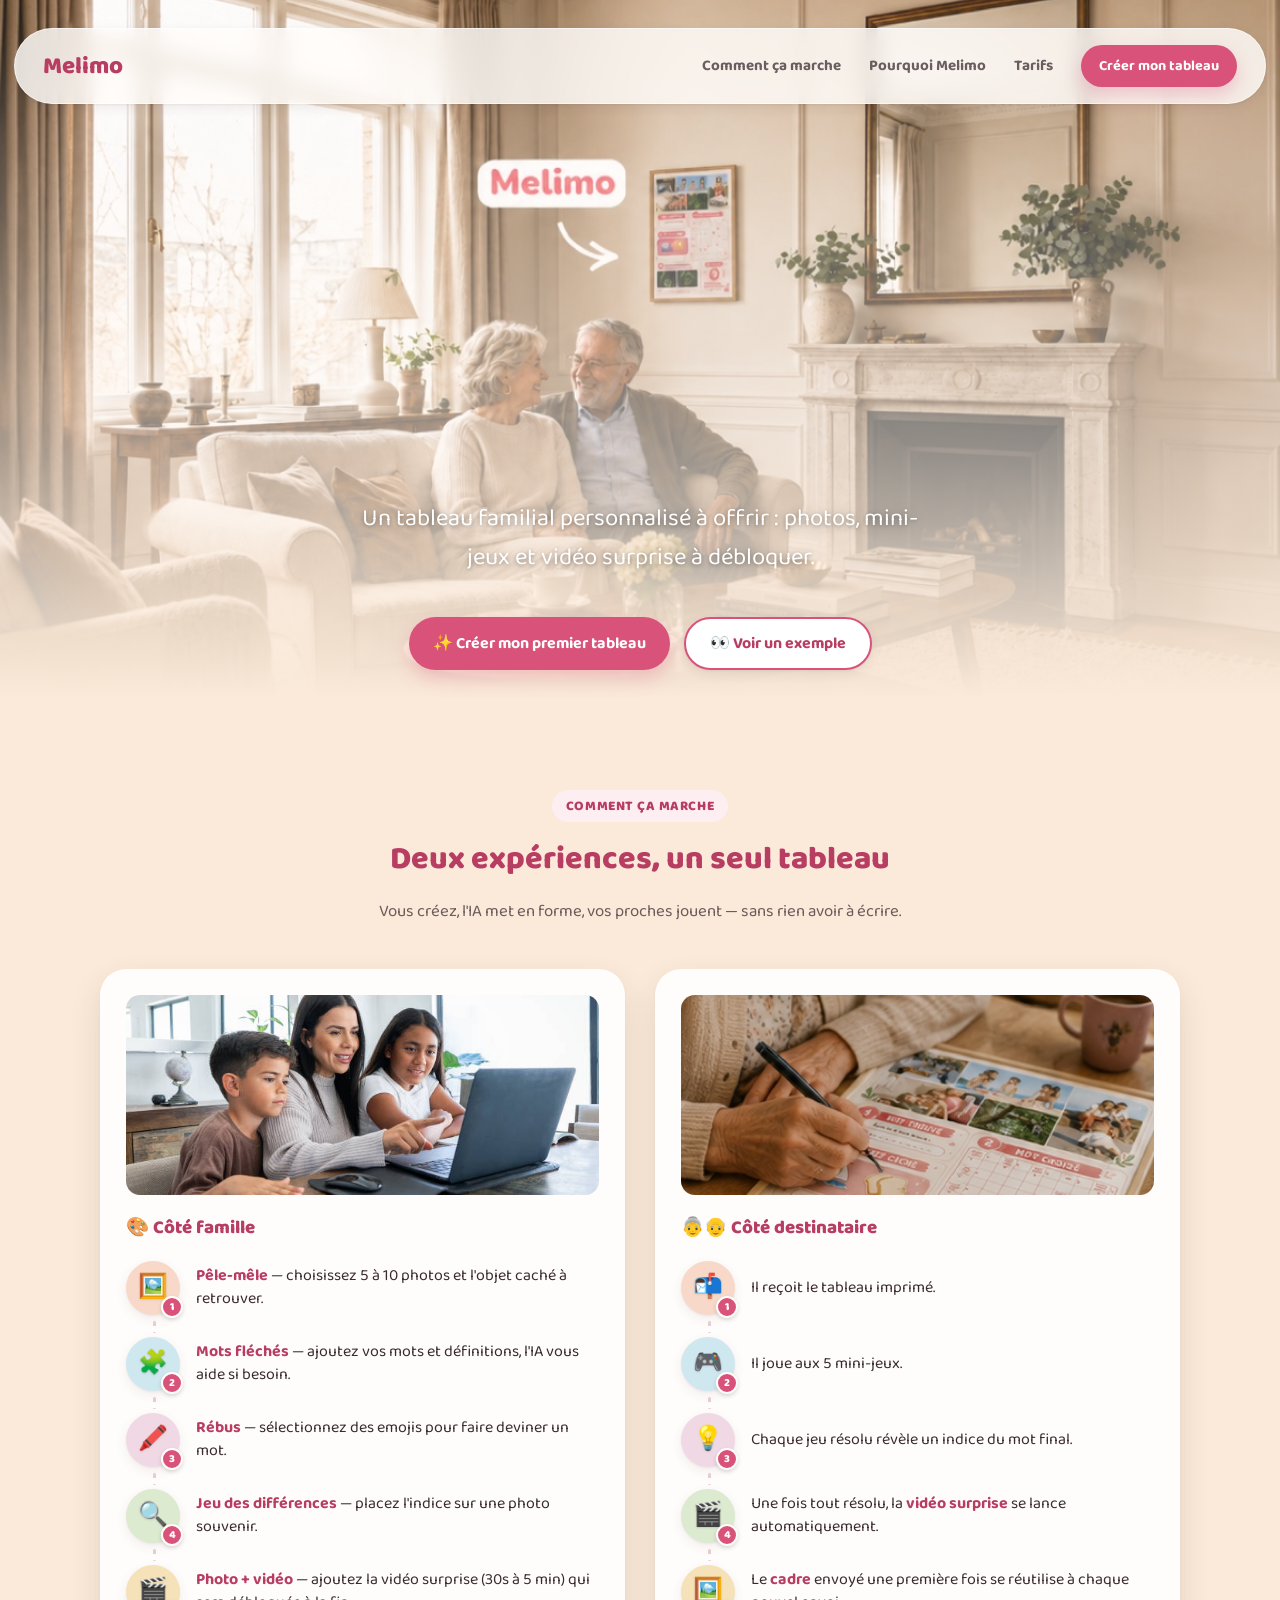
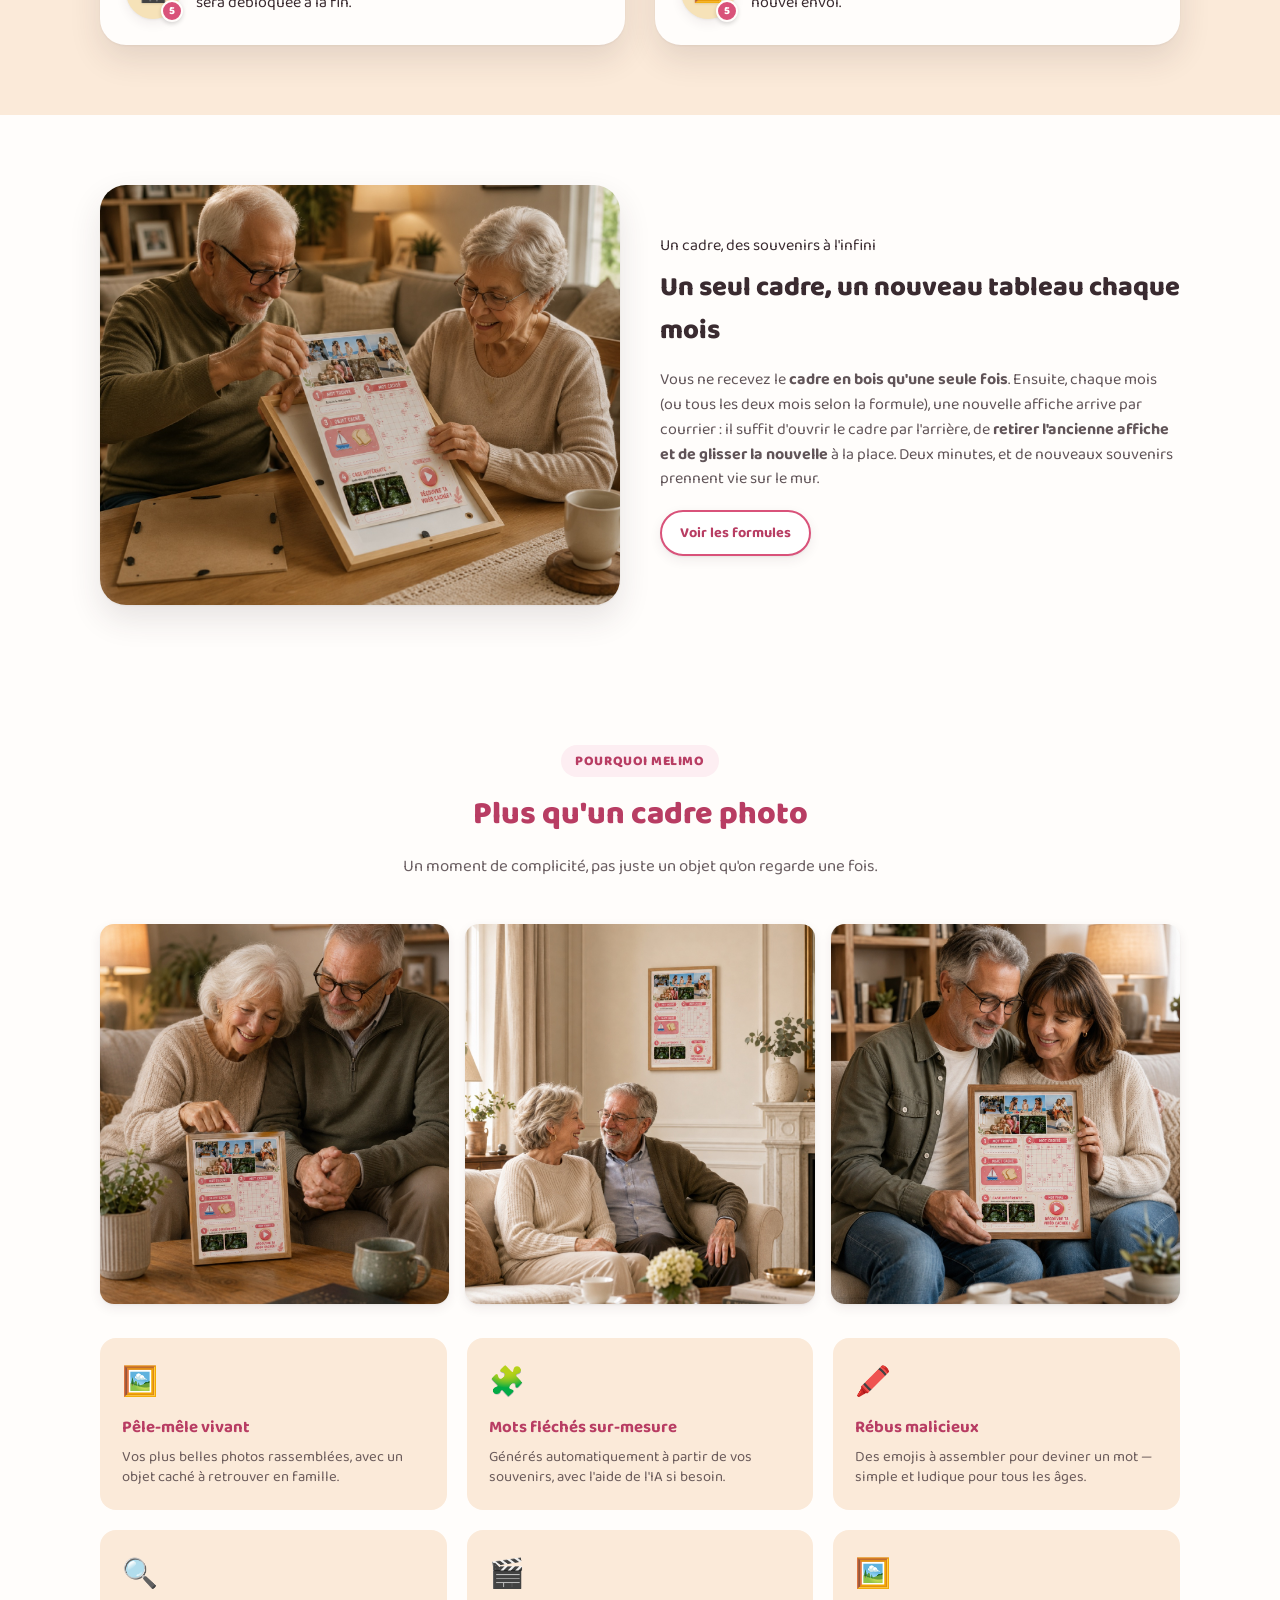
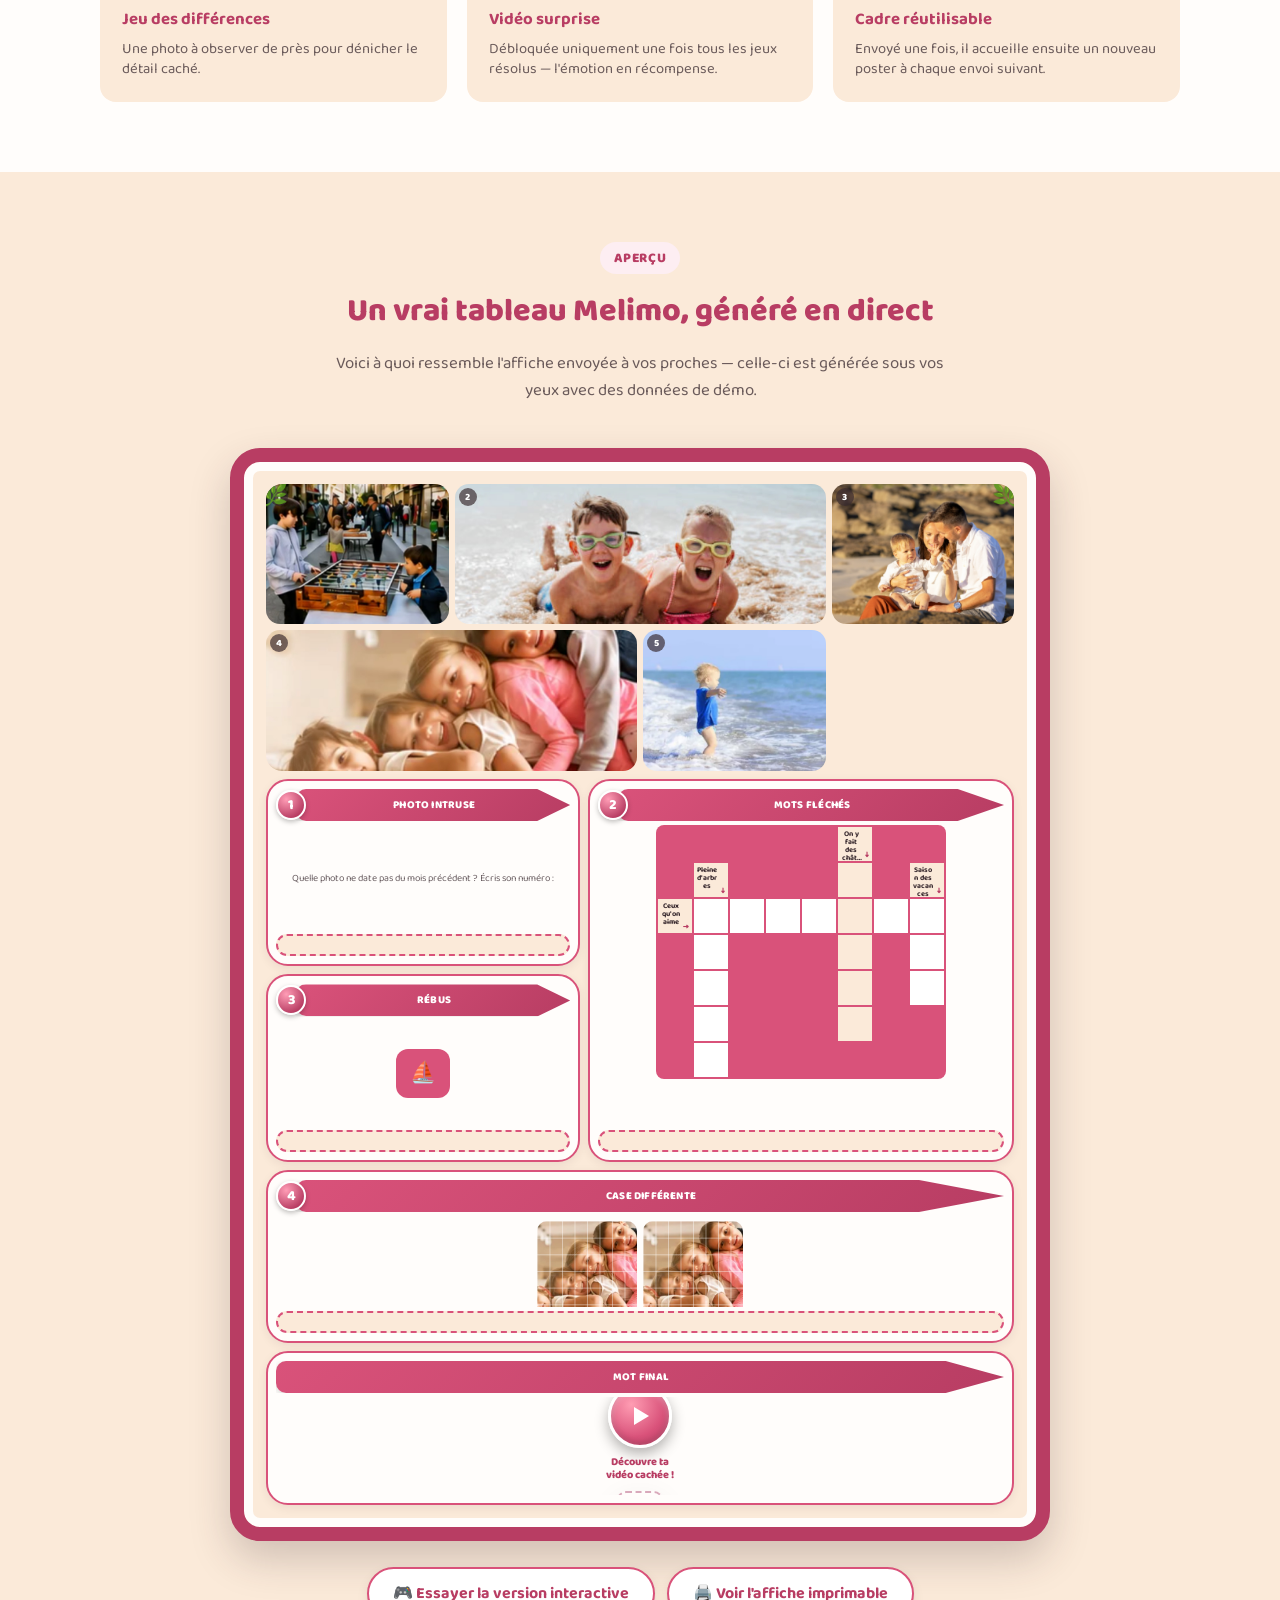
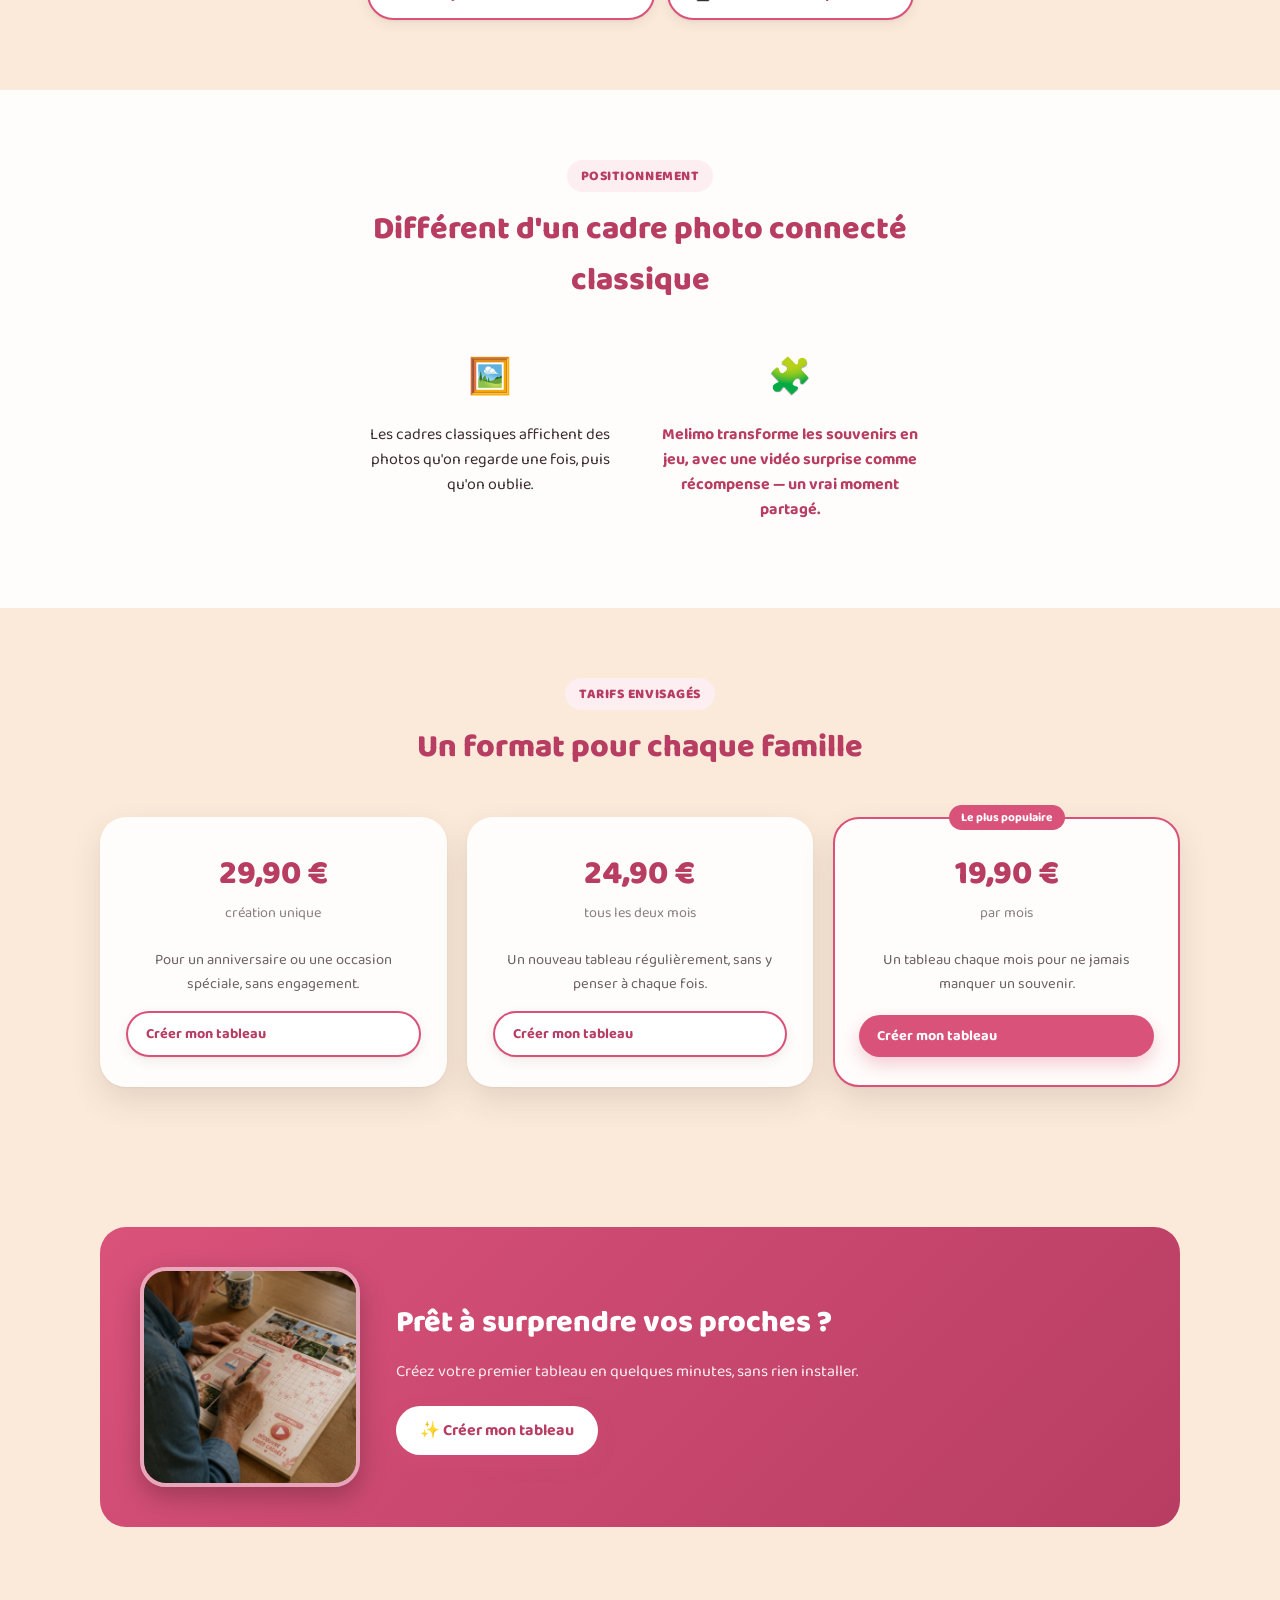
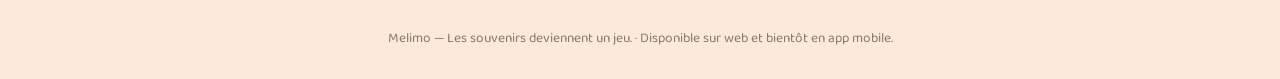
==== commit a37d7671: "Ajuste le texte des étapes "Comment ça marche" : durée vidéo réaliste, retrait de détails côté desti" ====
--- a/index.html
+++ b/index.html
@@ -62,7 +62,7 @@
             </li>
             <li>
               <div class="step-icon-wrap" style="--step-color:#f6e2b8"><span class="step-icon">🎬</span><span class="step-num">5</span></div>
-              <div class="step-body"><b>Photo + vidéo</b> — ajoutez la vidéo surprise (2 à 20 min) qui sera débloquée à la fin.</div>
+              <div class="step-body"><b>Photo + vidéo</b> — ajoutez la vidéo surprise (30s à 5 min) qui sera débloquée à la fin.</div>
             </li>
           </ol>
         </div>
@@ -72,11 +72,11 @@
           <ol class="steps">
             <li>
               <div class="step-icon-wrap" style="--step-color:#f8d9c9"><span class="step-icon">📬</span><span class="step-num">1</span></div>
-              <div class="step-body">Il reçoit le tableau imprimé, avec un <b>QR code</b> à scanner.</div>
+              <div class="step-body">Il reçoit le tableau imprimé.</div>
             </li>
             <li>
               <div class="step-icon-wrap" style="--step-color:#cfe8f0"><span class="step-icon">🎮</span><span class="step-num">2</span></div>
-              <div class="step-body">Il joue aux 5 mini-jeux avec de <b>gros boutons</b>, rien à écrire.</div>
+              <div class="step-body">Il joue aux 5 mini-jeux.</div>
             </li>
             <li>
               <div class="step-icon-wrap" style="--step-color:#f0d9e4"><span class="step-icon">💡</span><span class="step-num">3</span></div>
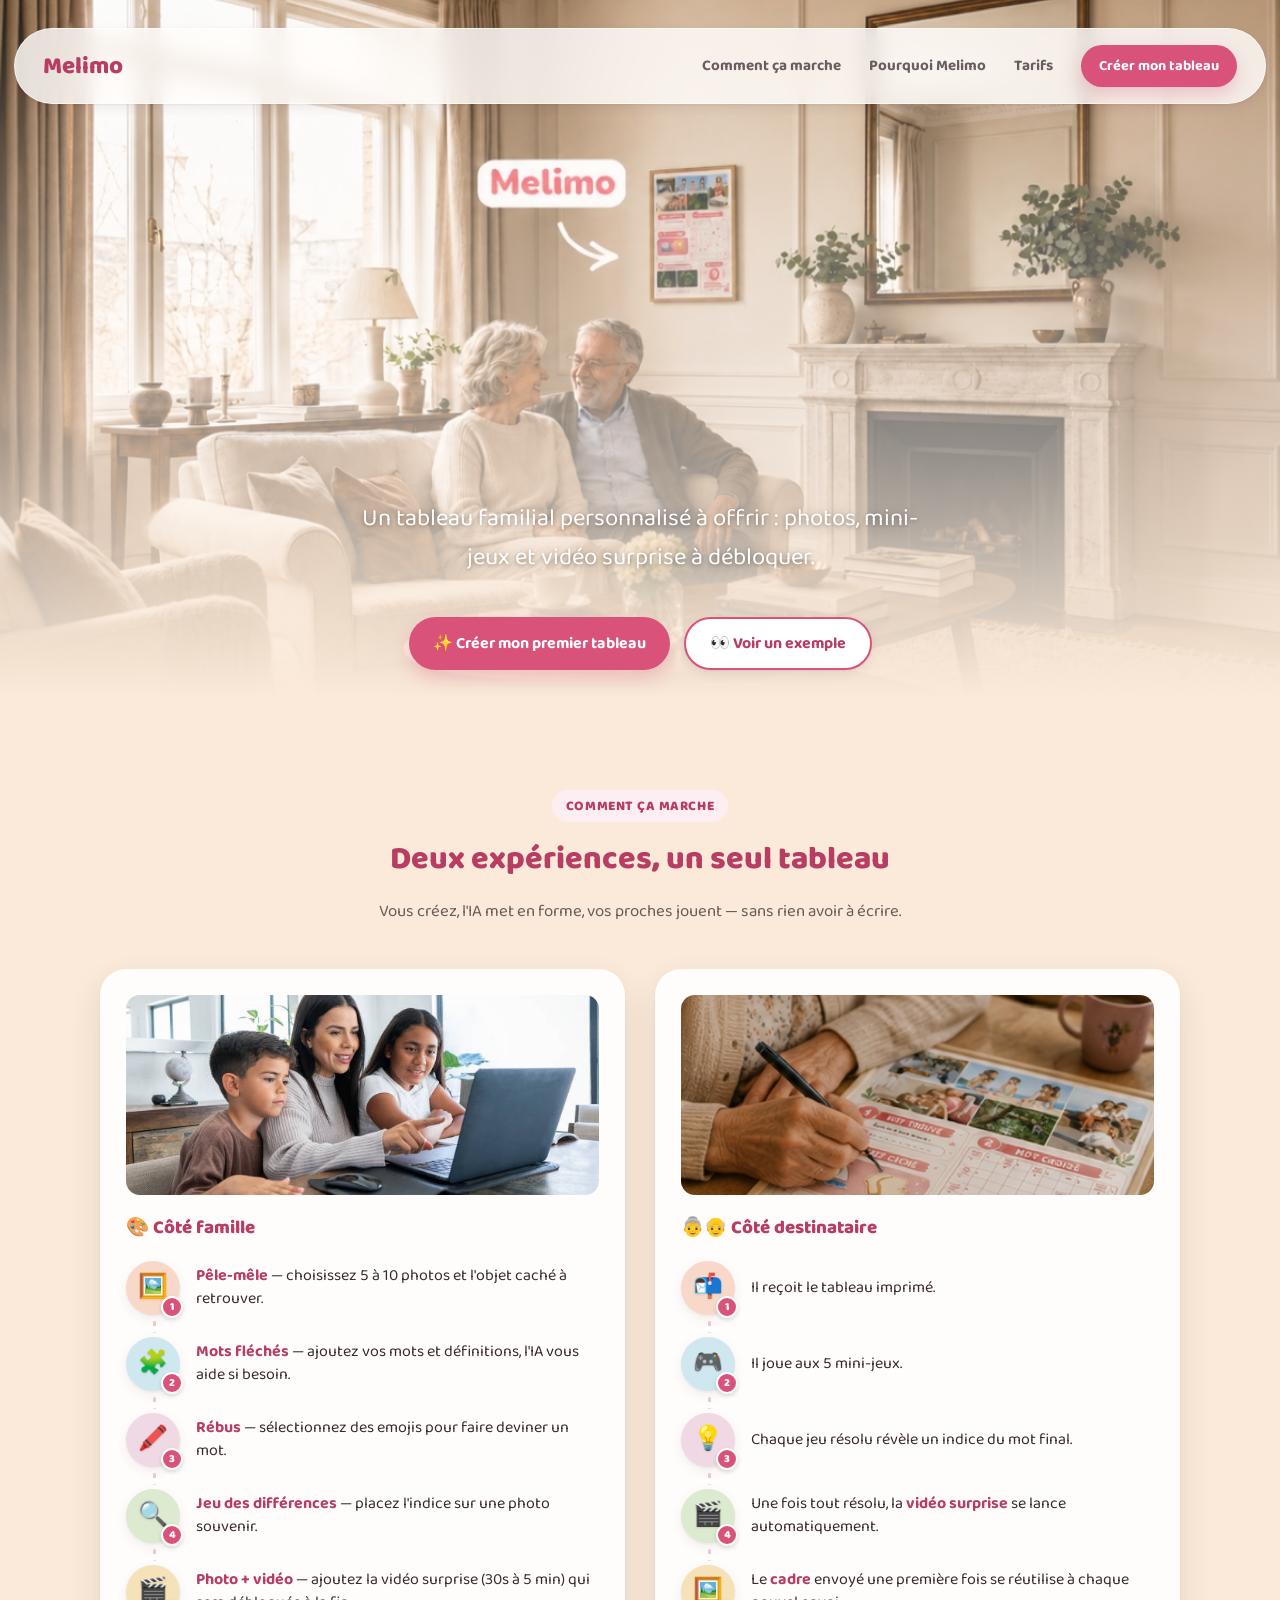
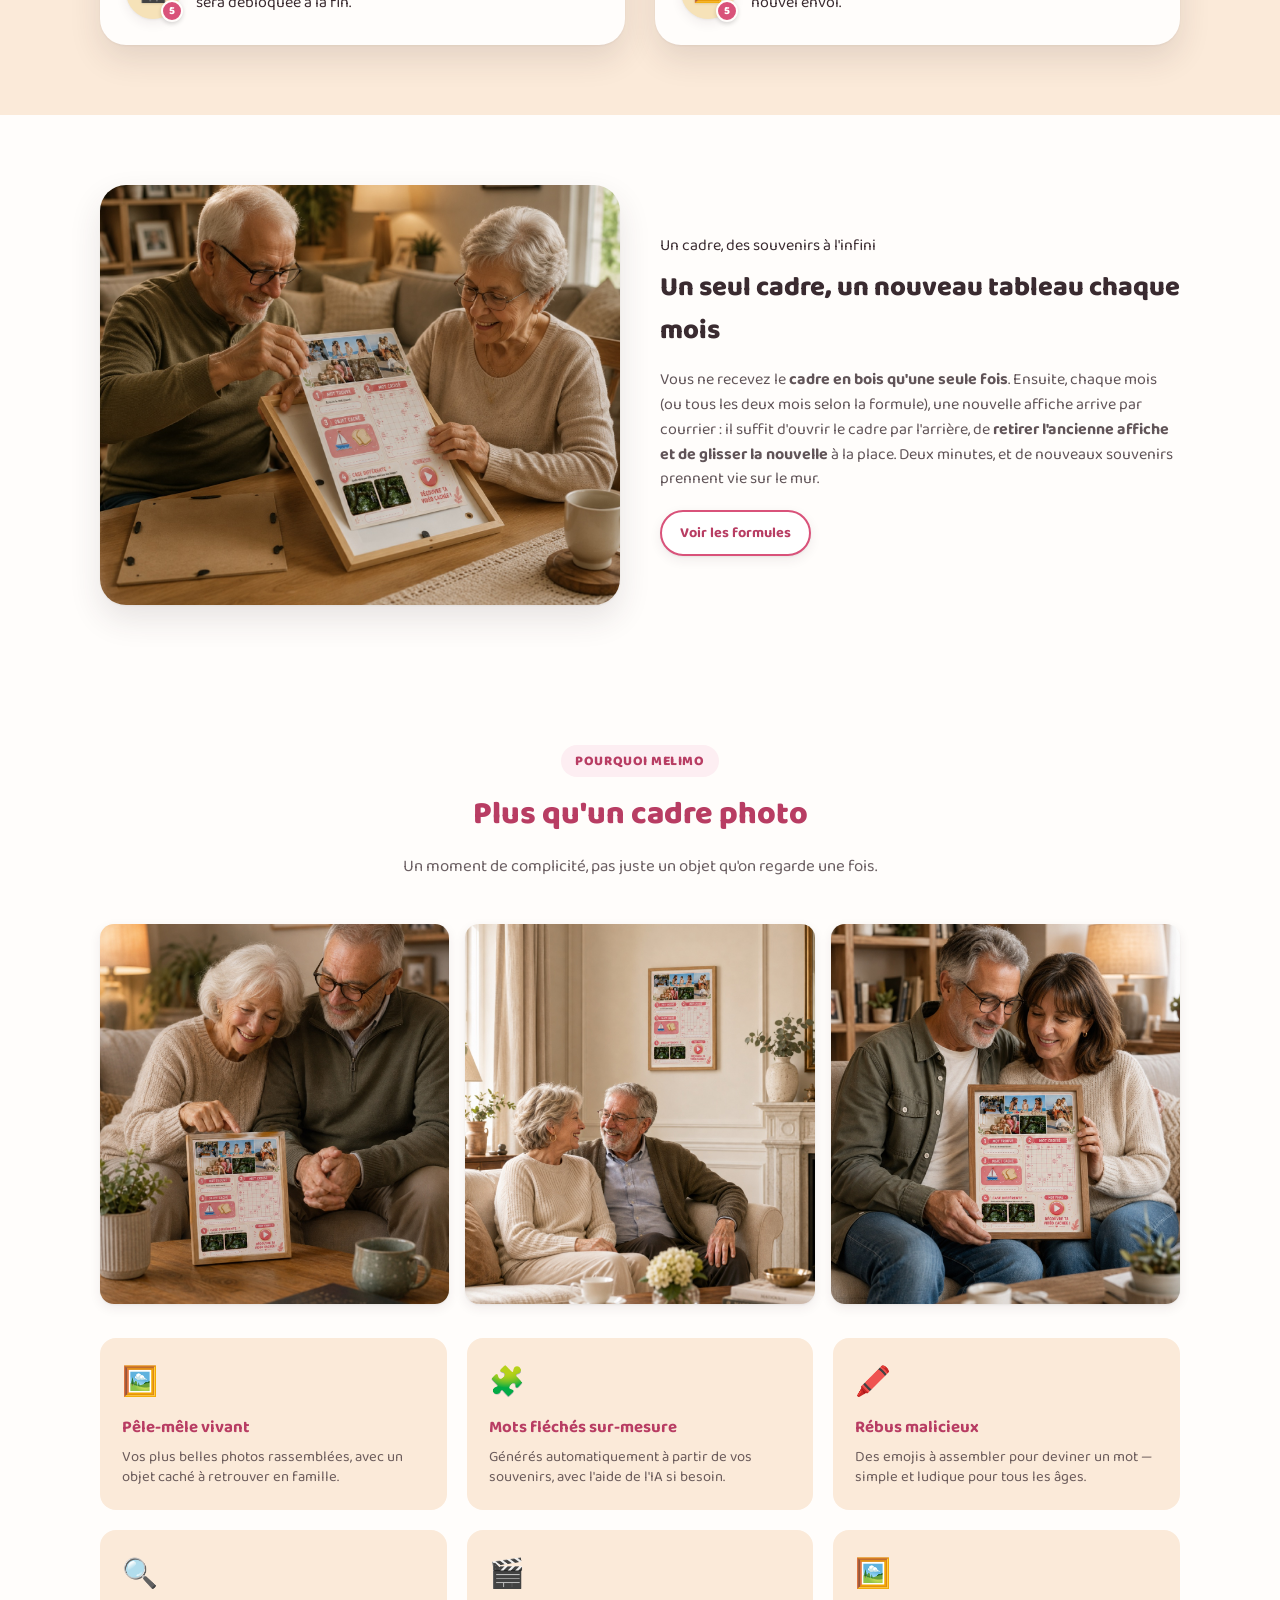
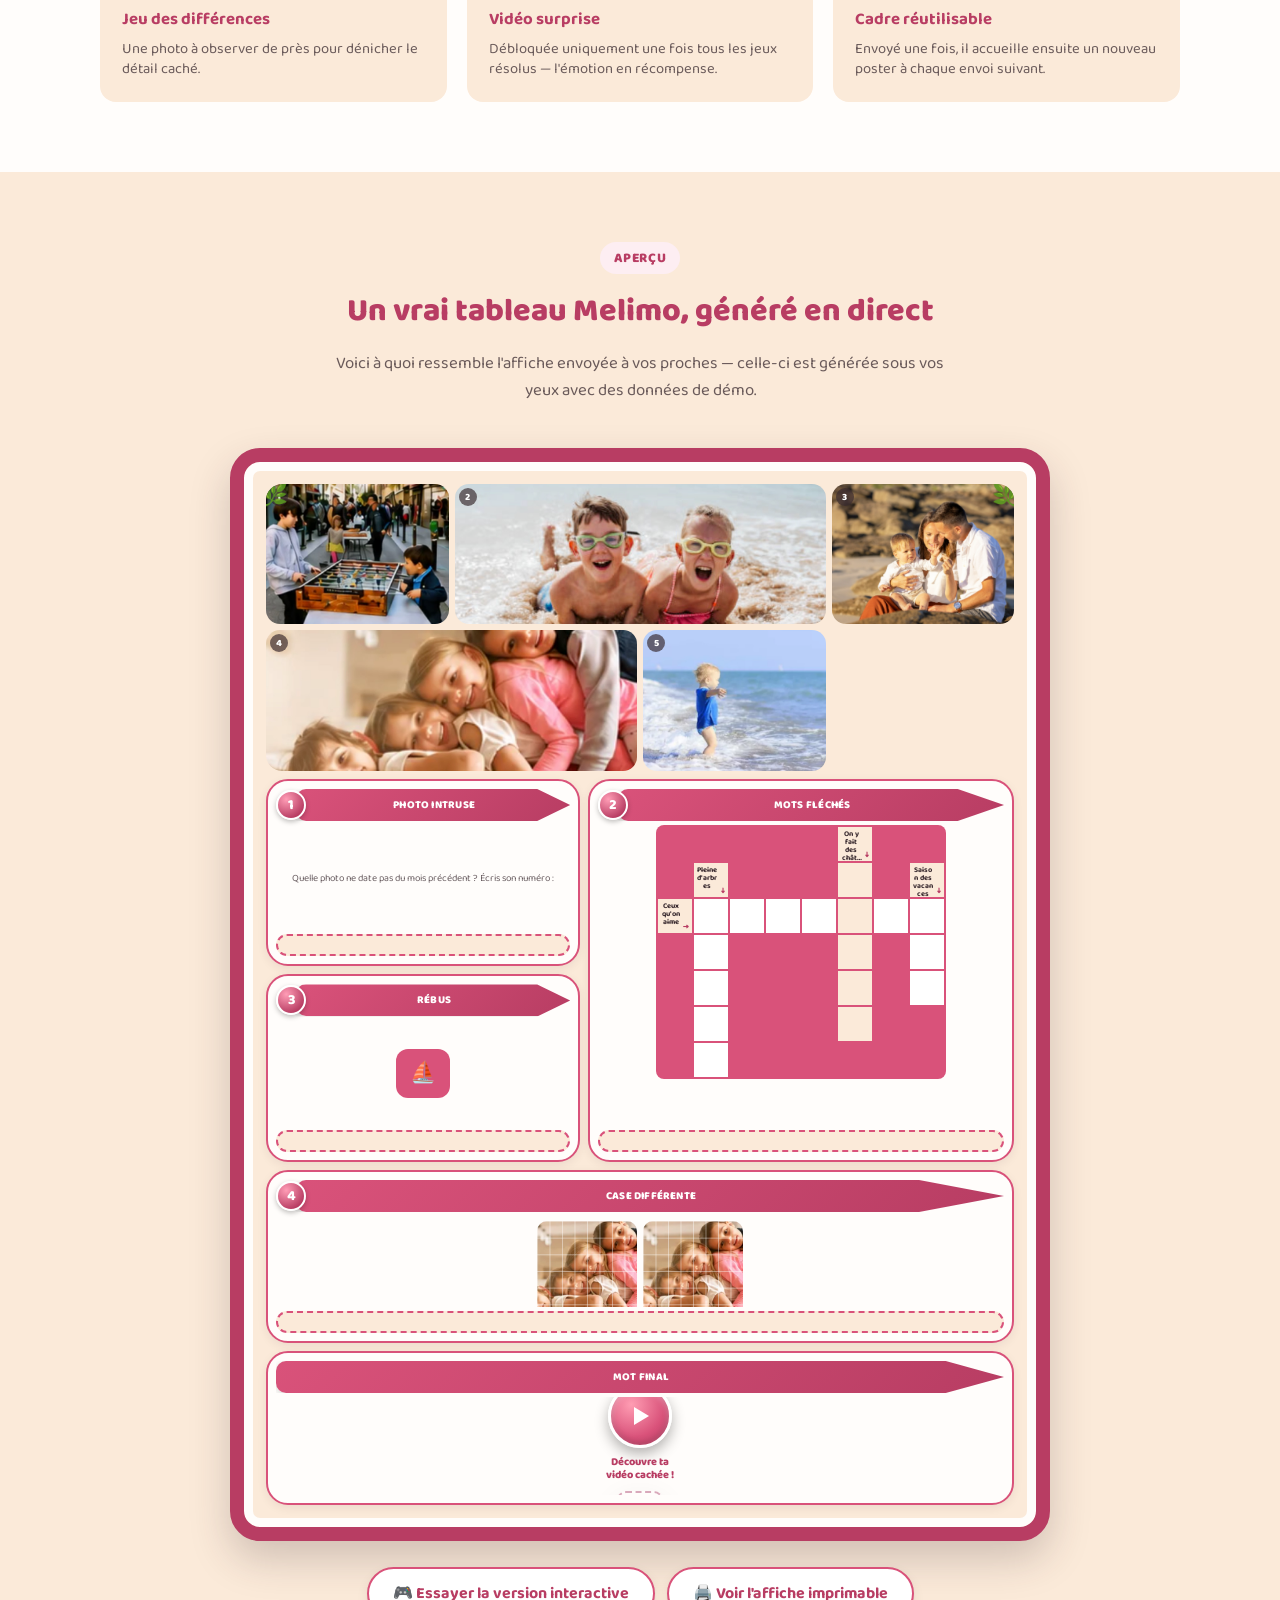
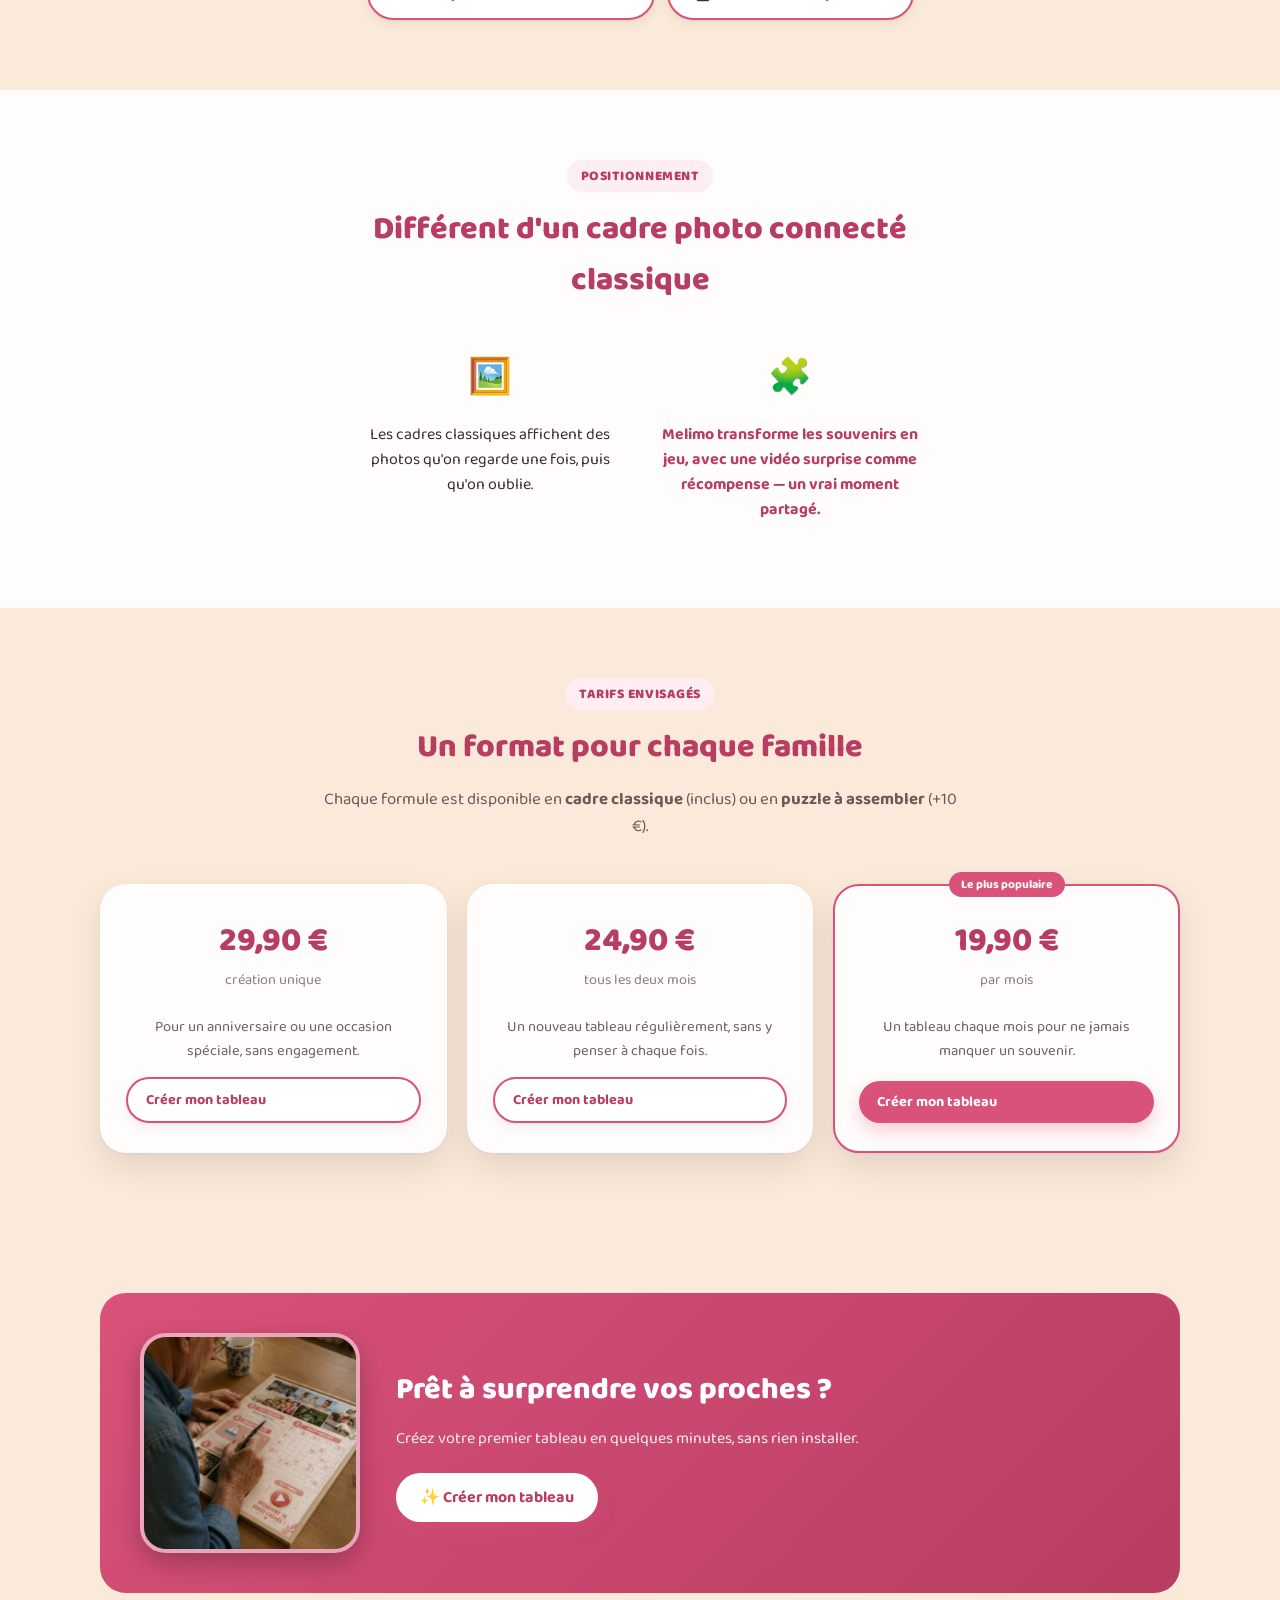
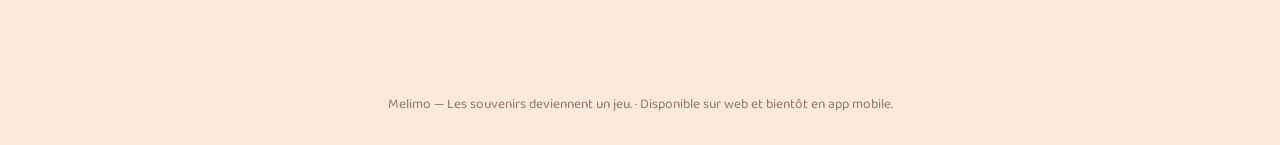
==== commit 1d4fefb1: "Ajoute le choix du format (cadre inclus ou puzzle +10€) à la fin de la création Co-Authored-By: Clau" ====
--- a/index.html
+++ b/index.html
@@ -7,7 +7,7 @@
 <meta name="description" content="Melimo : un tableau familial personnalisé avec photos, mini-jeux et vidéo surprise, à envoyer à ceux que vous aimez.">
 <link rel="preconnect" href="https://fonts.googleapis.com">
 <link href="https://fonts.googleapis.com/css2?family=Baloo+2:wght@500;700;800&display=swap" rel="stylesheet">
-<link rel="stylesheet" href="styles.css?v=15">
+<link rel="stylesheet" href="styles.css?v=16">
 </head>
 <body>
   <div class="top-banner">
@@ -203,6 +203,7 @@
       <div class="section-head">
         <span class="kicker">Tarifs envisagés</span>
         <h2>Un format pour chaque famille</h2>
+        <p>Chaque formule est disponible en <b>cadre classique</b> (inclus) ou en <b>puzzle à assembler</b> (+10 €).</p>
       </div>
       <div class="pricing-grid">
         <div class="price-card">
--- a/styles.css
+++ b/styles.css
@@ -670,6 +670,42 @@
   text-align: center;
 }
 .share-box input { width: 100%; padding: 10px; border-radius: 12px; border: 2px solid #eeddd0; text-align: center; margin: 12px 0; font-family: inherit; }
+
+.format-choice-box {
+  background: var(--paper);
+  border-radius: var(--radius);
+  padding: 24px;
+  box-shadow: var(--shadow);
+  text-align: center;
+  margin-bottom: 20px;
+}
+.format-choice {
+  display: flex;
+  gap: 14px;
+  justify-content: center;
+  flex-wrap: wrap;
+  margin-top: 14px;
+}
+.format-option {
+  position: relative;
+  display: flex;
+  flex-direction: column;
+  align-items: center;
+  gap: 4px;
+  width: 160px;
+  padding: 16px 12px;
+  border-radius: var(--radius);
+  border: 2px solid #eeddd0;
+  cursor: pointer;
+  transition: border-color .15s, background .15s;
+}
+.format-option input { position: absolute; opacity: 0; pointer-events: none; }
+.format-option .format-emoji { font-size: 1.8rem; }
+.format-option .format-name { font-weight: 700; }
+.format-option .format-price { font-size: .85rem; opacity: .65; }
+.format-option.active { border-color: var(--primary); background: var(--secondary); }
+.format-option.active .format-price { color: var(--primary-dark); opacity: 1; font-weight: 700; }
+.format-note { min-height: 1.2em; margin-top: 10px; font-weight: 700; color: var(--primary-dark); }
 
 .empty-state { text-align: center; padding: 80px 20px; opacity: .7; }
 
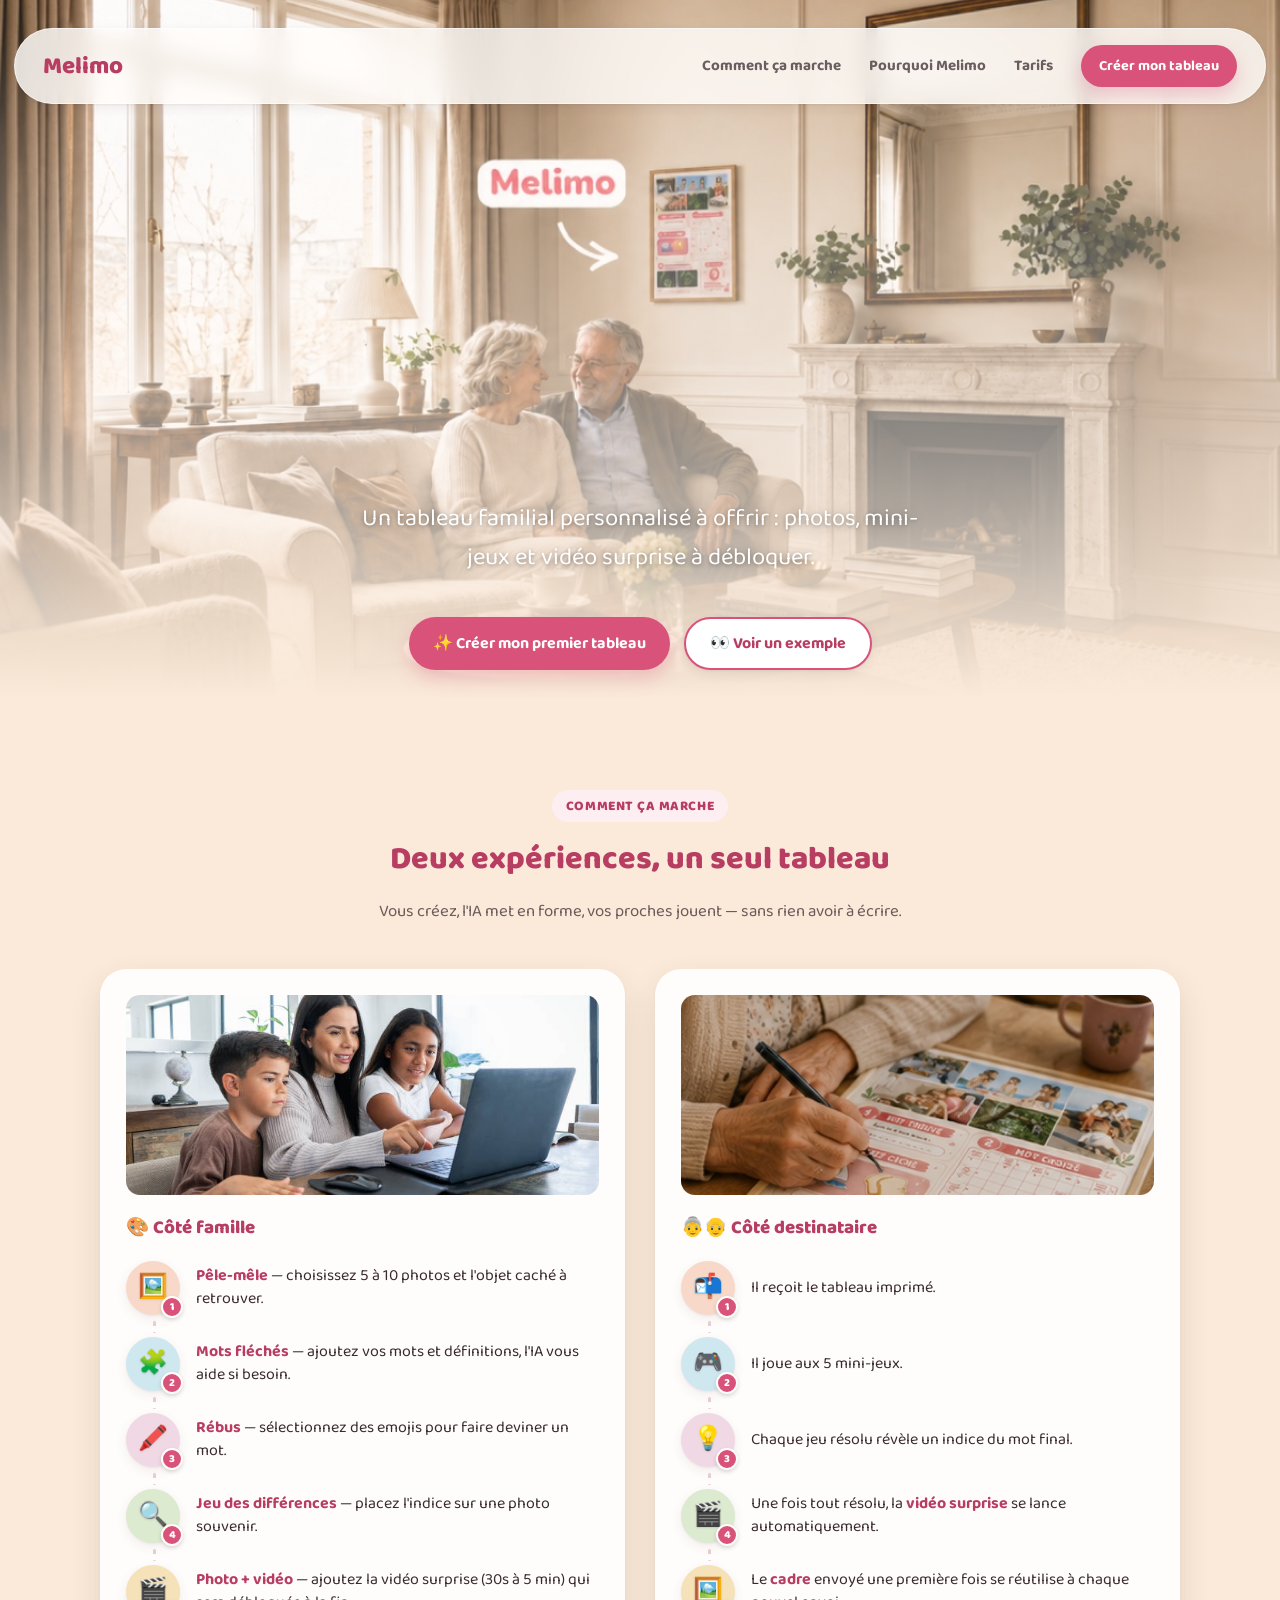
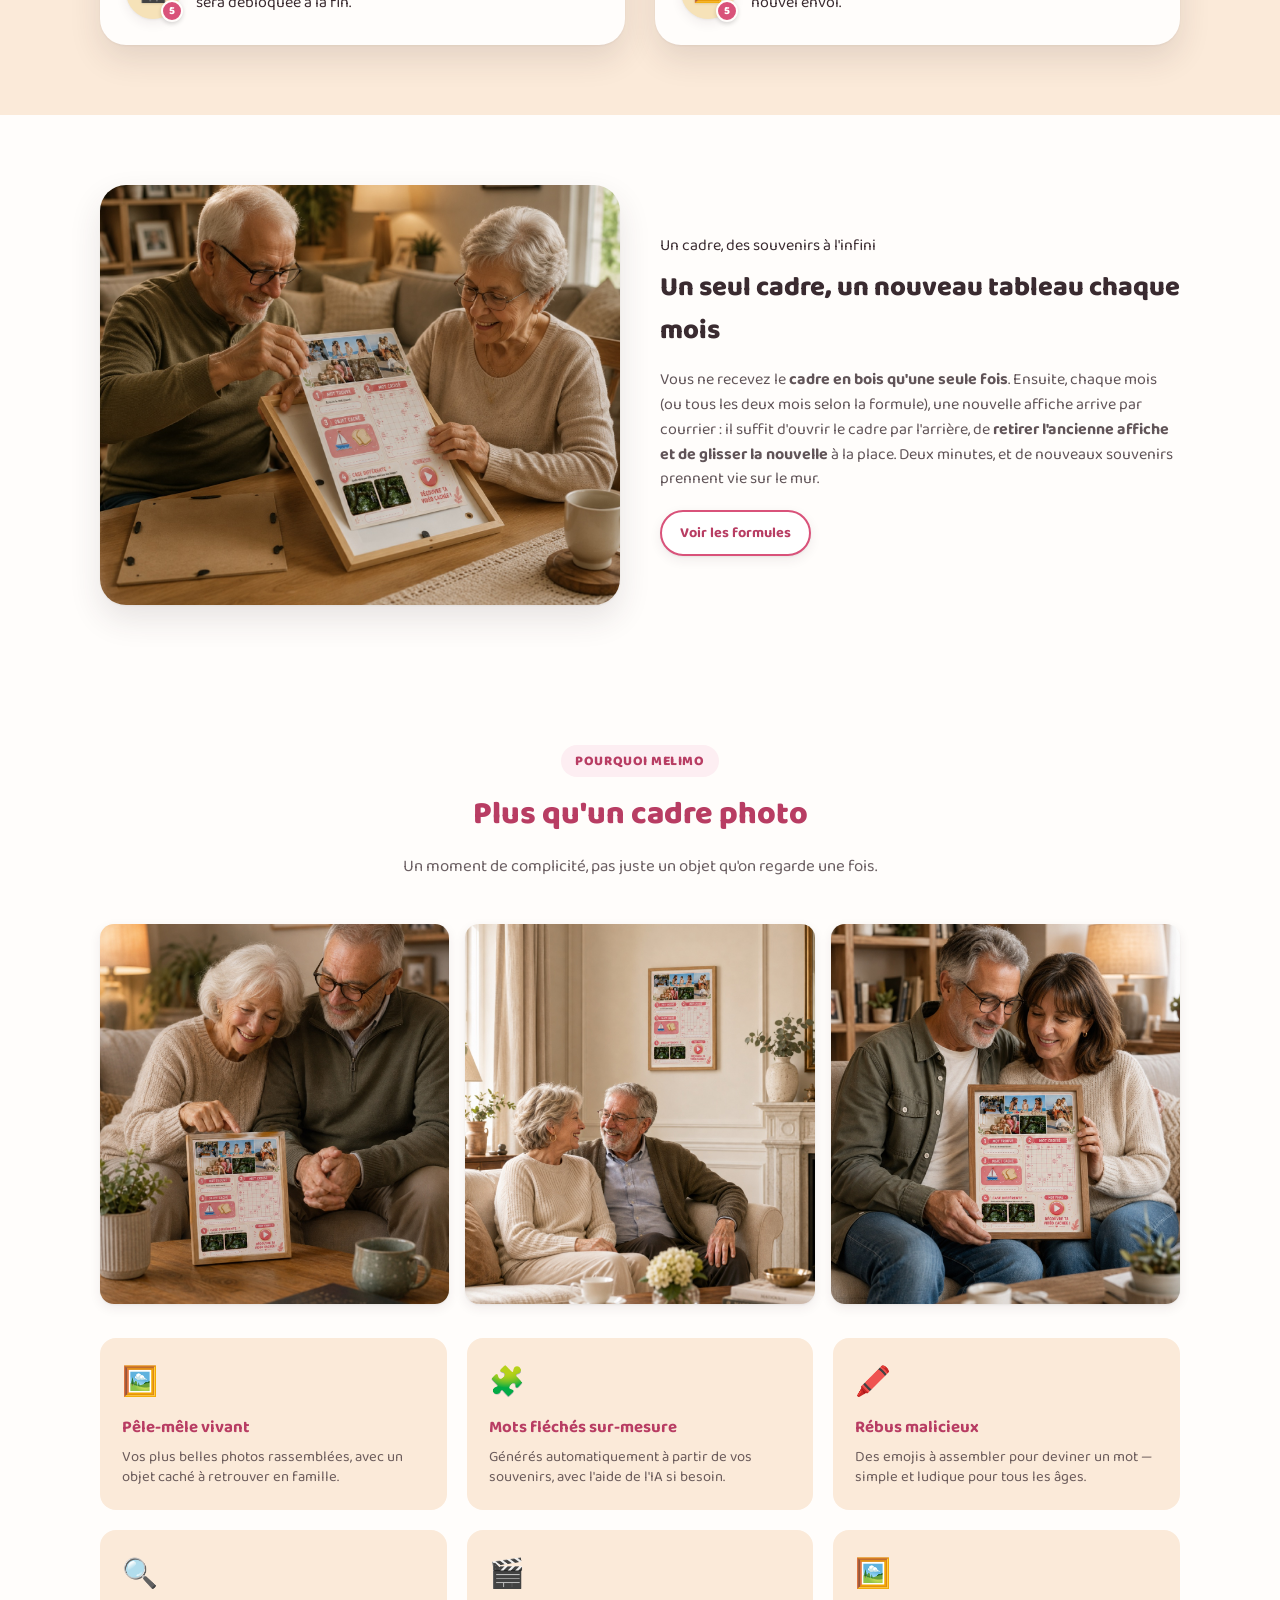
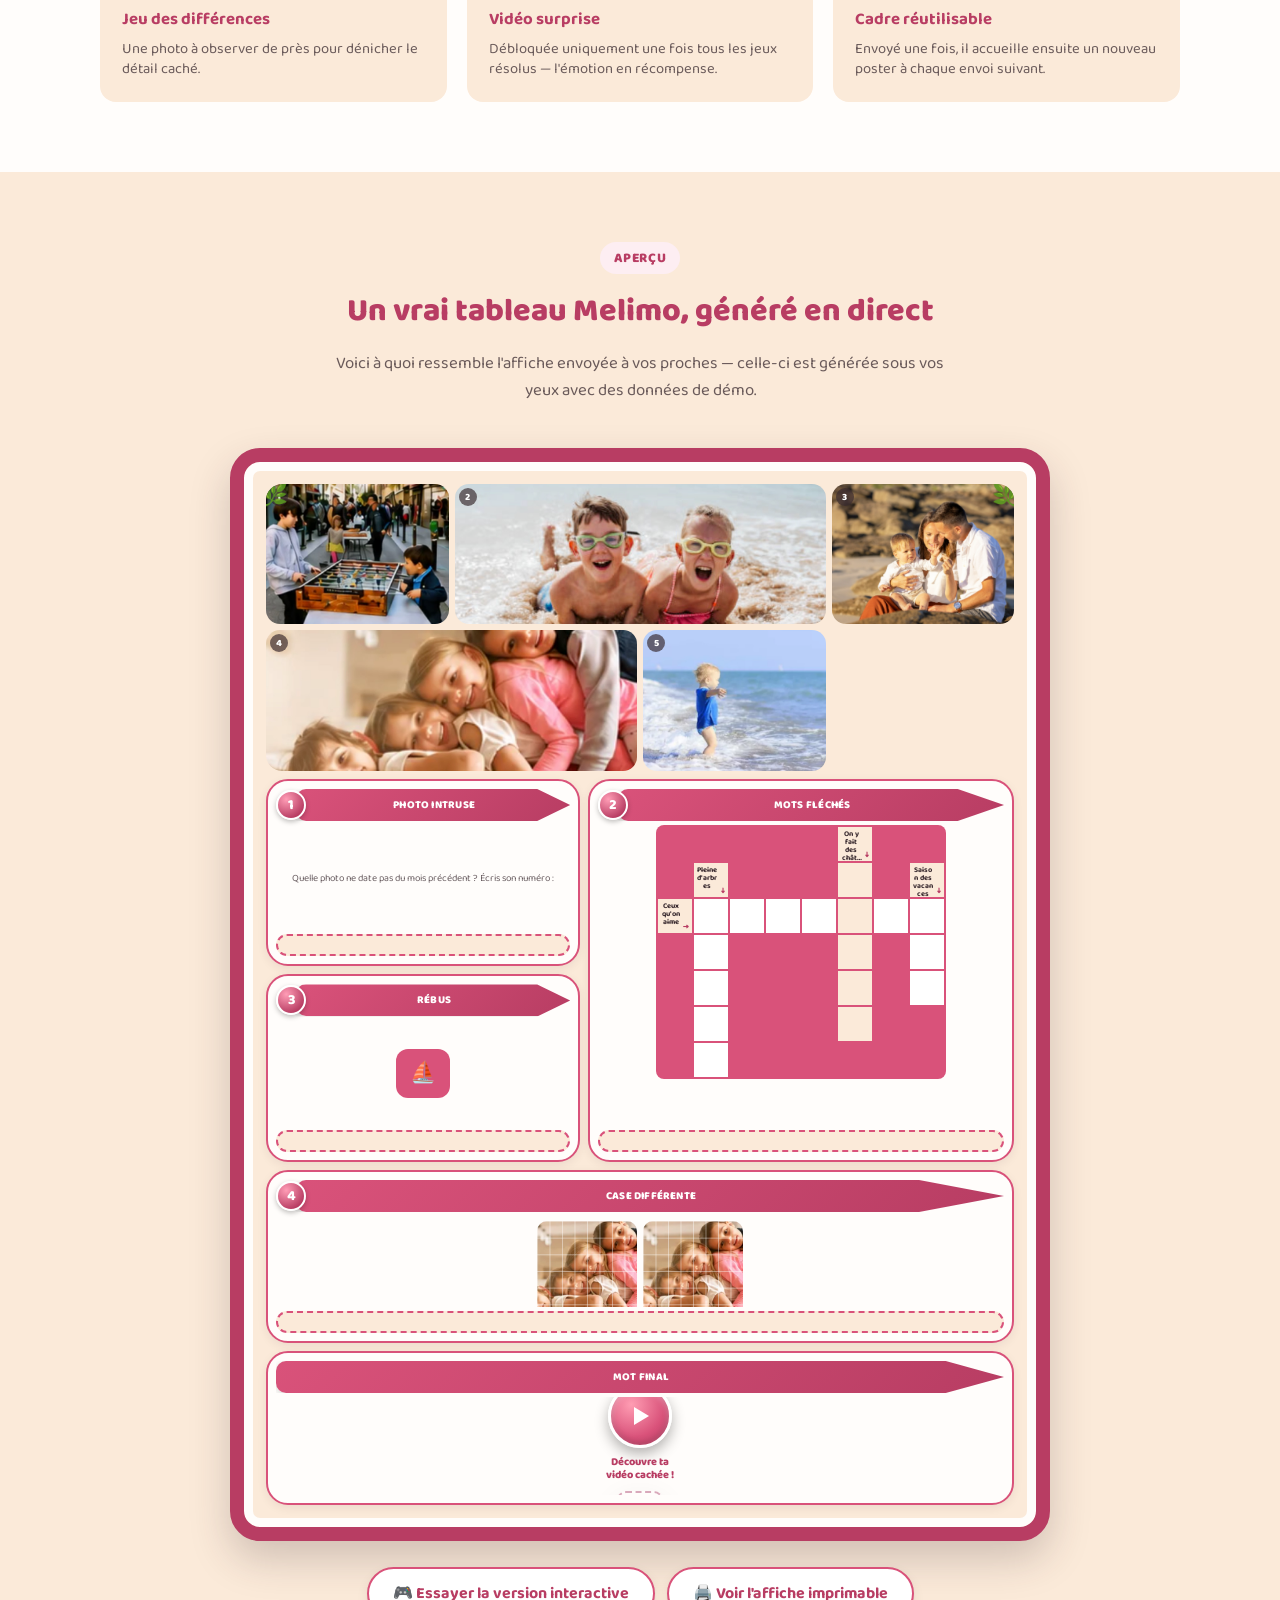
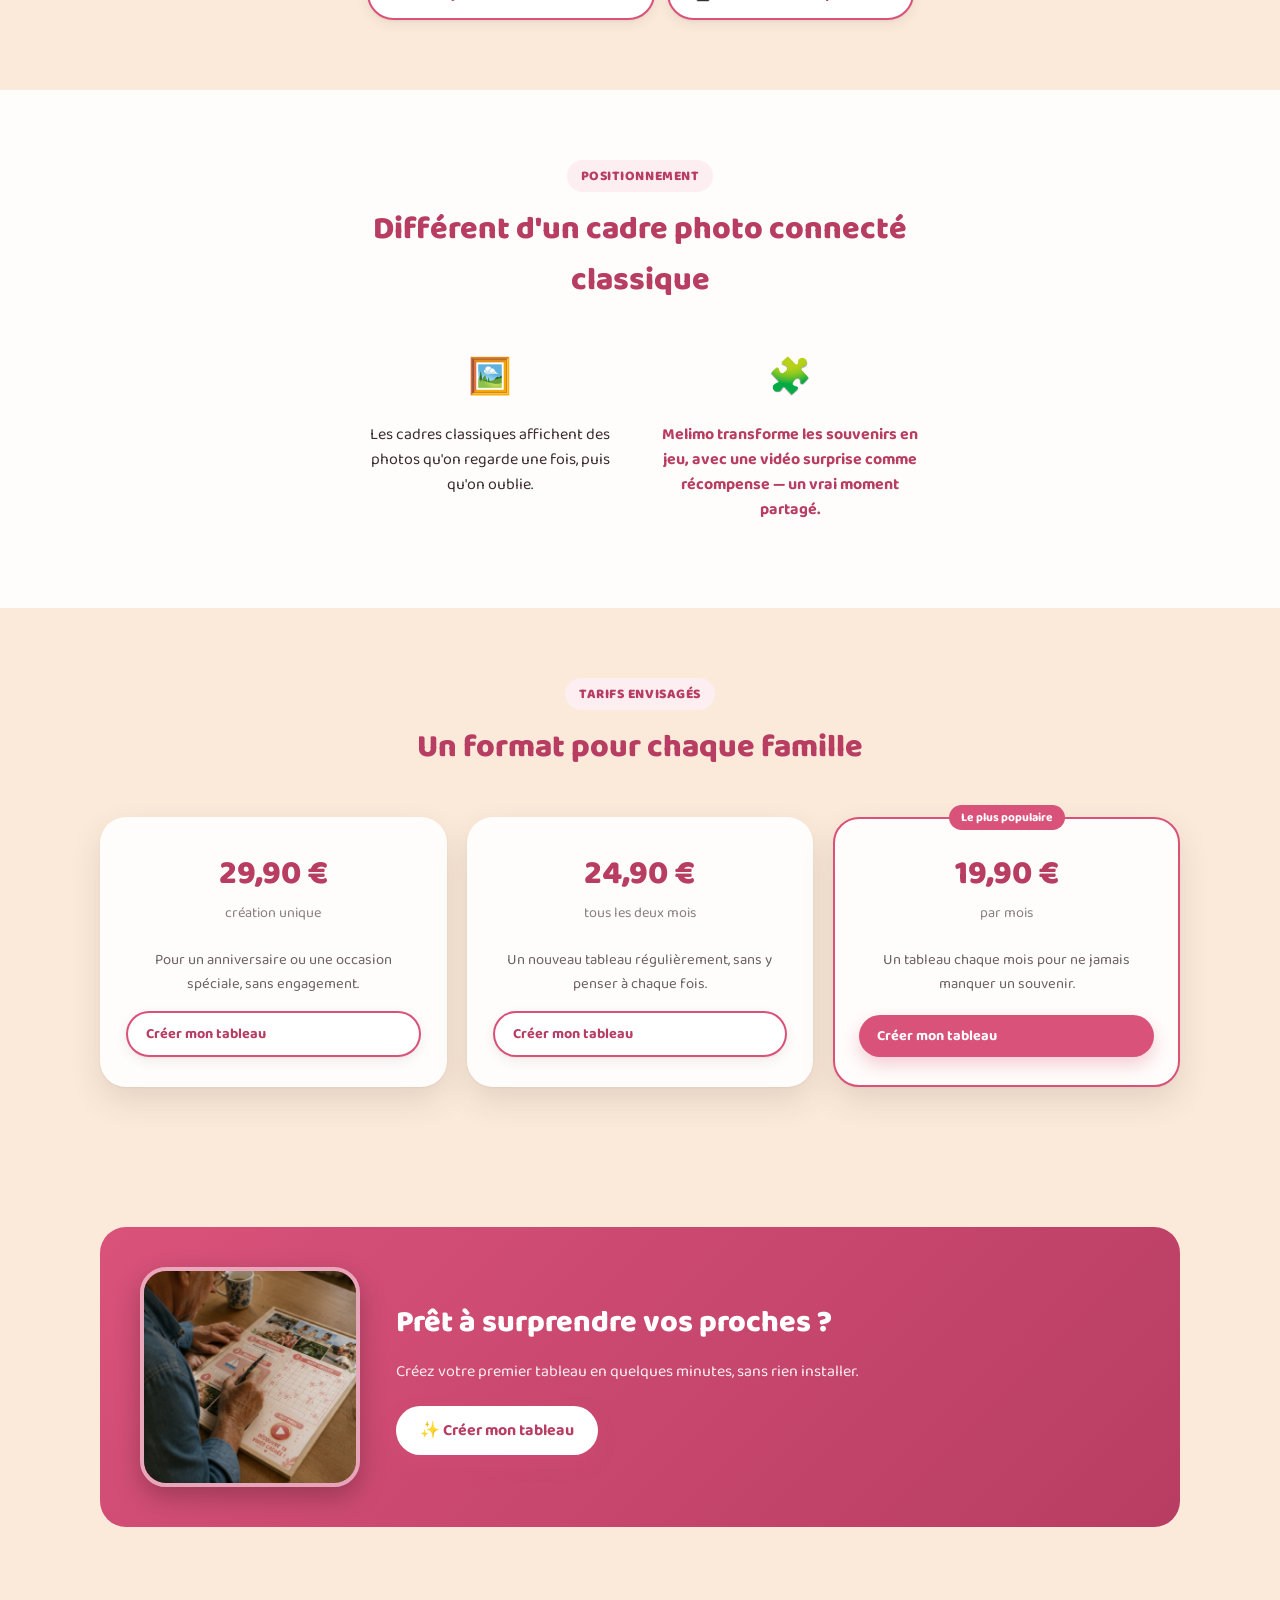
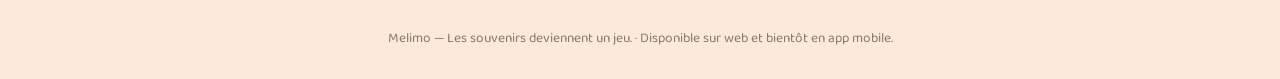
==== commit f29a8177: "Revert "Ajoute le choix du format (cadre inclus ou puzzle +10€) à la fin de la création" This revert" ====
--- a/index.html
+++ b/index.html
@@ -7,7 +7,7 @@
 <meta name="description" content="Melimo : un tableau familial personnalisé avec photos, mini-jeux et vidéo surprise, à envoyer à ceux que vous aimez.">
 <link rel="preconnect" href="https://fonts.googleapis.com">
 <link href="https://fonts.googleapis.com/css2?family=Baloo+2:wght@500;700;800&display=swap" rel="stylesheet">
-<link rel="stylesheet" href="styles.css?v=16">
+<link rel="stylesheet" href="styles.css?v=15">
 </head>
 <body>
   <div class="top-banner">
@@ -203,7 +203,6 @@
       <div class="section-head">
         <span class="kicker">Tarifs envisagés</span>
         <h2>Un format pour chaque famille</h2>
-        <p>Chaque formule est disponible en <b>cadre classique</b> (inclus) ou en <b>puzzle à assembler</b> (+10 €).</p>
       </div>
       <div class="pricing-grid">
         <div class="price-card">
--- a/styles.css
+++ b/styles.css
@@ -670,42 +670,6 @@
   text-align: center;
 }
 .share-box input { width: 100%; padding: 10px; border-radius: 12px; border: 2px solid #eeddd0; text-align: center; margin: 12px 0; font-family: inherit; }
-
-.format-choice-box {
-  background: var(--paper);
-  border-radius: var(--radius);
-  padding: 24px;
-  box-shadow: var(--shadow);
-  text-align: center;
-  margin-bottom: 20px;
-}
-.format-choice {
-  display: flex;
-  gap: 14px;
-  justify-content: center;
-  flex-wrap: wrap;
-  margin-top: 14px;
-}
-.format-option {
-  position: relative;
-  display: flex;
-  flex-direction: column;
-  align-items: center;
-  gap: 4px;
-  width: 160px;
-  padding: 16px 12px;
-  border-radius: var(--radius);
-  border: 2px solid #eeddd0;
-  cursor: pointer;
-  transition: border-color .15s, background .15s;
-}
-.format-option input { position: absolute; opacity: 0; pointer-events: none; }
-.format-option .format-emoji { font-size: 1.8rem; }
-.format-option .format-name { font-weight: 700; }
-.format-option .format-price { font-size: .85rem; opacity: .65; }
-.format-option.active { border-color: var(--primary); background: var(--secondary); }
-.format-option.active .format-price { color: var(--primary-dark); opacity: 1; font-weight: 700; }
-.format-note { min-height: 1.2em; margin-top: 10px; font-weight: 700; color: var(--primary-dark); }
 
 .empty-state { text-align: center; padding: 80px 20px; opacity: .7; }
 
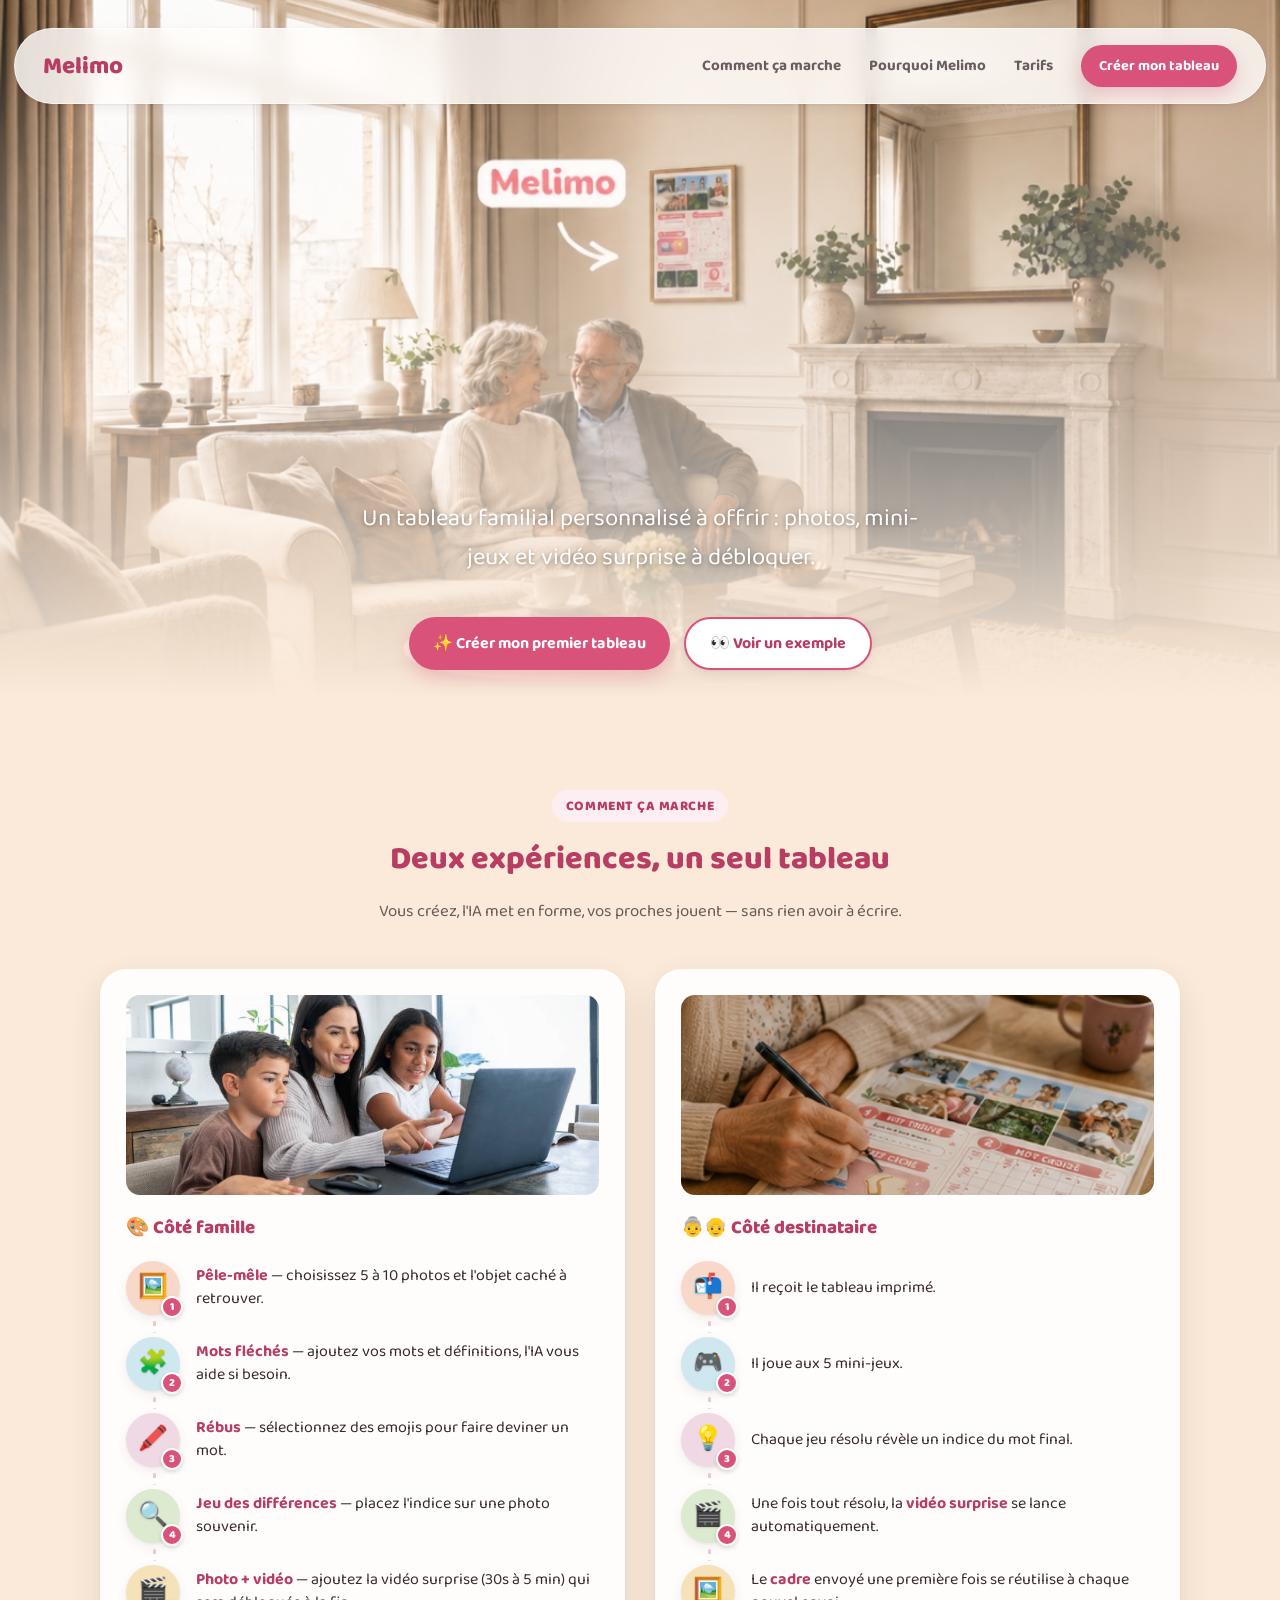
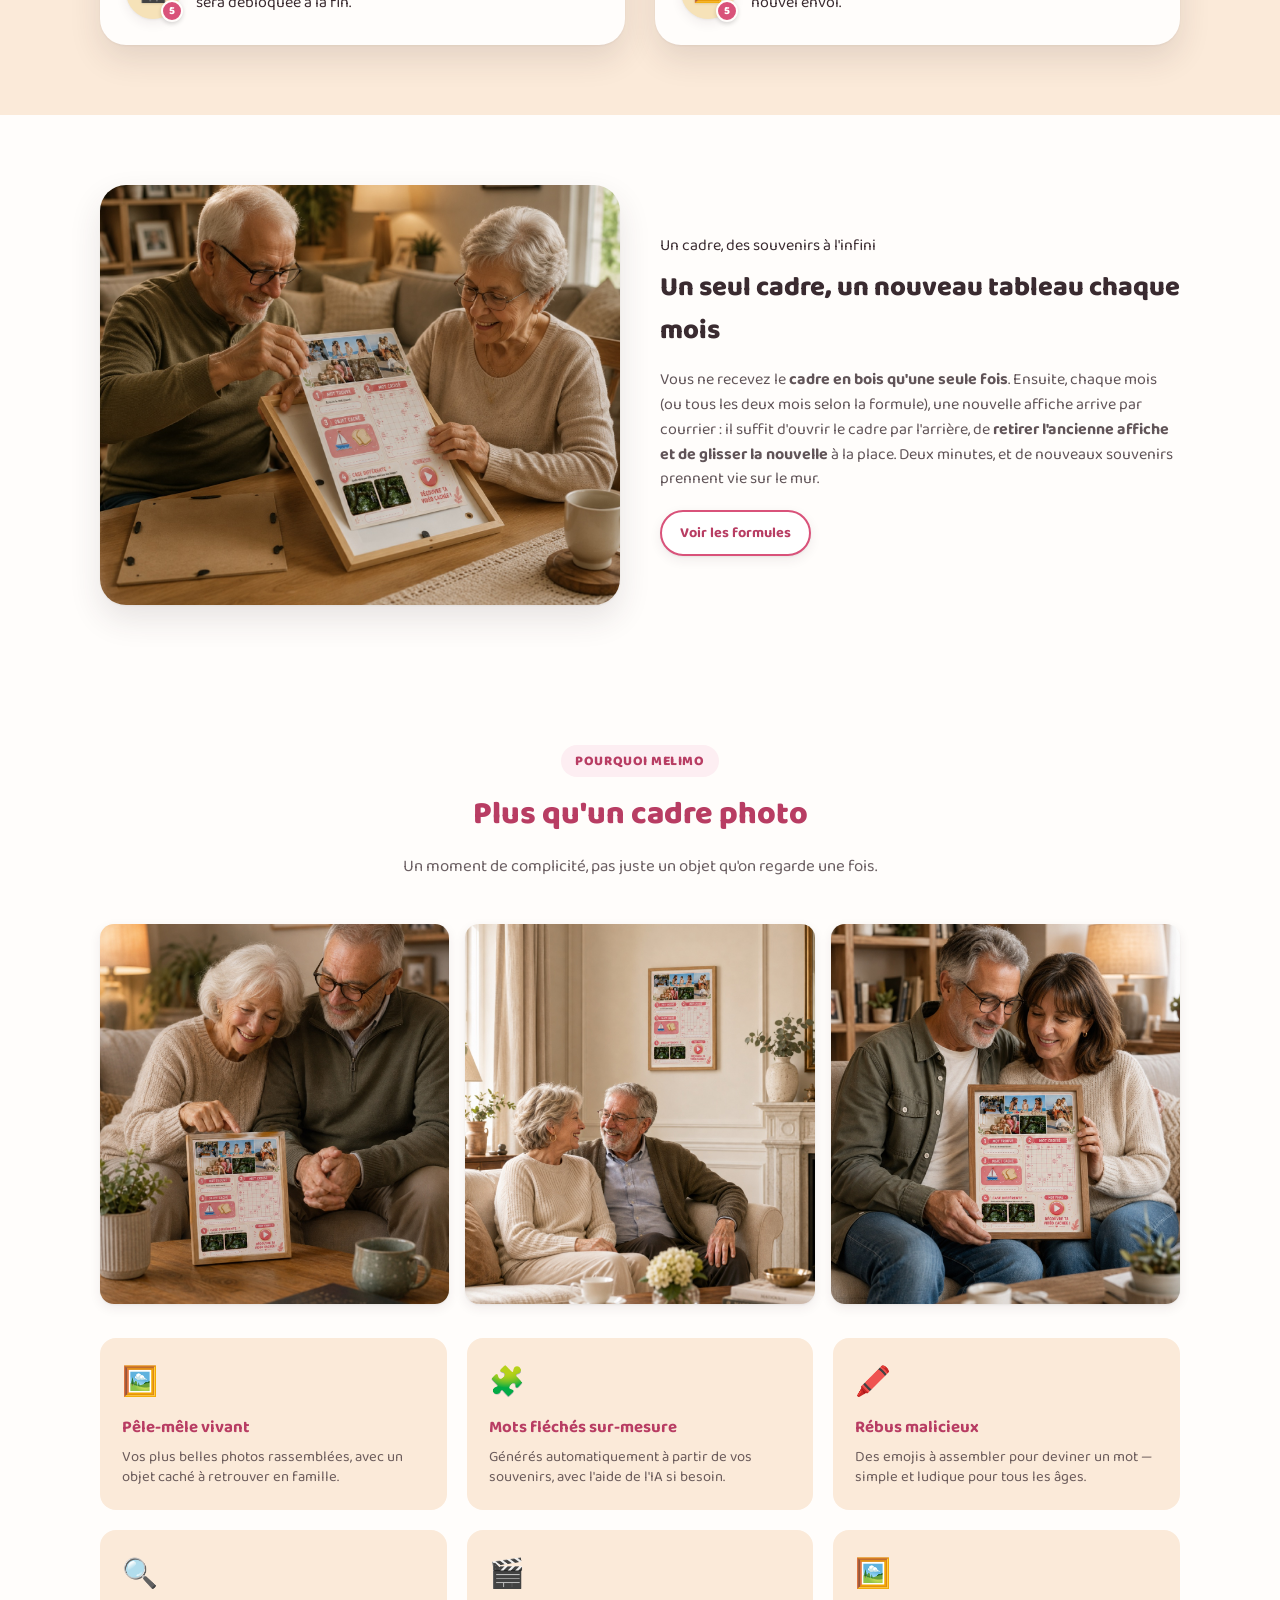
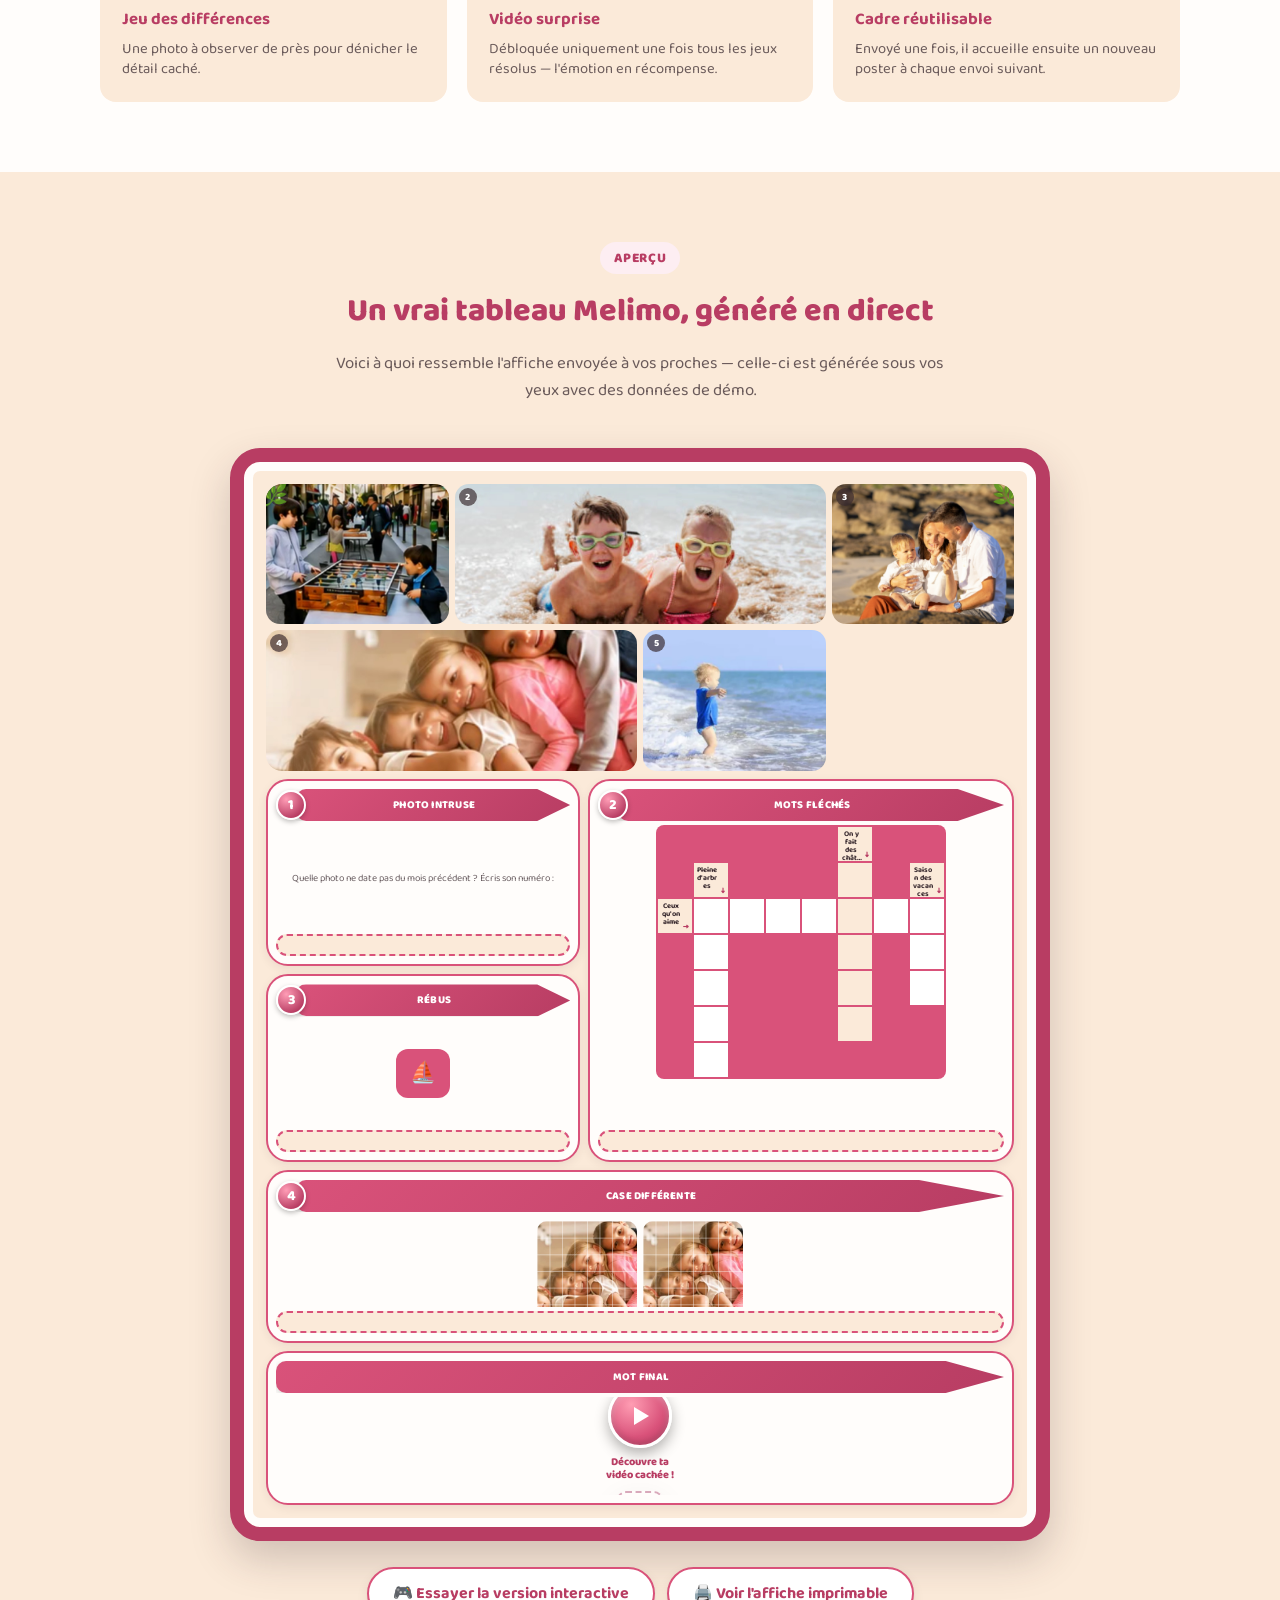
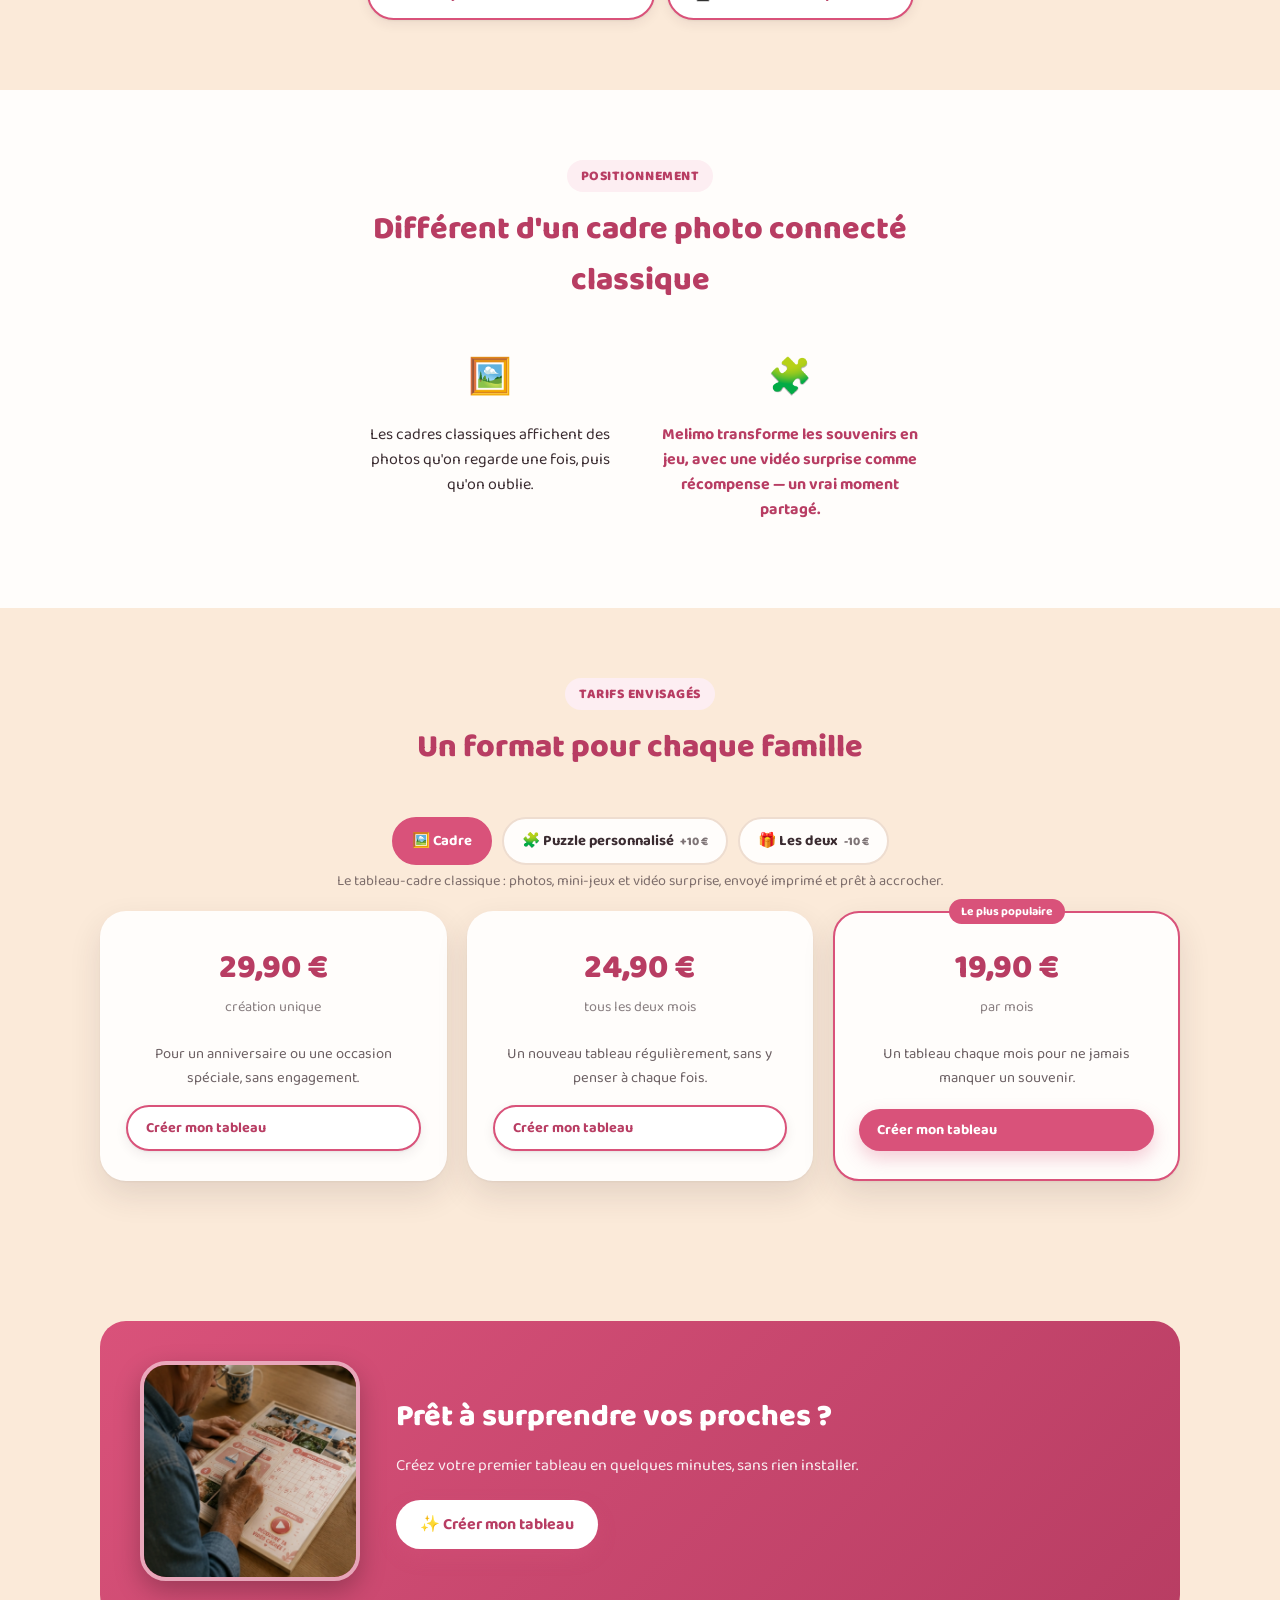
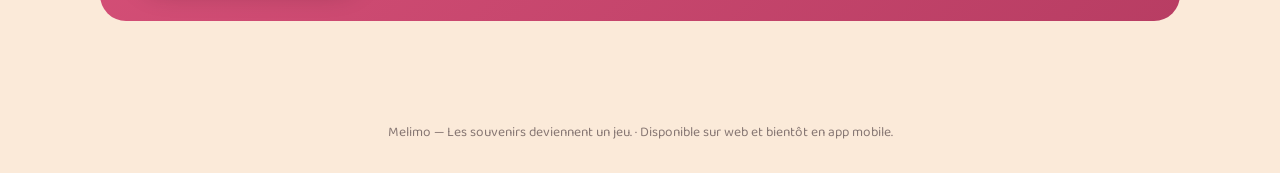
==== commit 5e1e3bc5: "Ajoute le puzzle personnalisé comme produit séparé dans les tarifs, avec réduction si combiné au cad" ====
--- a/index.html
+++ b/index.html
@@ -7,7 +7,7 @@
 <meta name="description" content="Melimo : un tableau familial personnalisé avec photos, mini-jeux et vidéo surprise, à envoyer à ceux que vous aimez.">
 <link rel="preconnect" href="https://fonts.googleapis.com">
 <link href="https://fonts.googleapis.com/css2?family=Baloo+2:wght@500;700;800&display=swap" rel="stylesheet">
-<link rel="stylesheet" href="styles.css?v=15">
+<link rel="stylesheet" href="styles.css?v=16">
 </head>
 <body>
   <div class="top-banner">
@@ -204,22 +204,30 @@
         <span class="kicker">Tarifs envisagés</span>
         <h2>Un format pour chaque famille</h2>
       </div>
+
+      <div class="product-toggle">
+        <button type="button" class="product-tab active" data-product="cadre">🖼️ Cadre</button>
+        <button type="button" class="product-tab" data-product="puzzle">🧩 Puzzle personnalisé <span class="tab-tag">+10 €</span></button>
+        <button type="button" class="product-tab" data-product="both">🎁 Les deux <span class="tab-tag">-10 €</span></button>
+      </div>
+      <p class="hint" id="productHint"></p>
+
       <div class="pricing-grid">
         <div class="price-card">
-          <span class="amount">29,90 €</span>
+          <span class="amount" id="priceUnique">29,90 €</span>
           <span class="period">création unique</span>
           <p class="desc">Pour un anniversaire ou une occasion spéciale, sans engagement.</p>
           <a class="btn ghost small" href="create.html">Créer mon tableau</a>
         </div>
         <div class="price-card">
-          <span class="amount">24,90 €</span>
+          <span class="amount" id="priceBimonthly">24,90 €</span>
           <span class="period">tous les deux mois</span>
           <p class="desc">Un nouveau tableau régulièrement, sans y penser à chaque fois.</p>
           <a class="btn ghost small" href="create.html">Créer mon tableau</a>
         </div>
         <div class="price-card featured">
           <span class="badge">Le plus populaire</span>
-          <span class="amount">19,90 €</span>
+          <span class="amount" id="priceMonthly">19,90 €</span>
           <span class="period">par mois</span>
           <p class="desc">Un tableau chaque mois pour ne jamais manquer un souvenir.</p>
           <a class="btn small" href="create.html">Créer mon tableau</a>
@@ -247,6 +255,41 @@
   <script src="app.js?v=5"></script>
   <script>
     renderPosterInto(document.getElementById('livePosterPreview'), buildDemoBoard(), {});
+
+    const PRICING = {
+      cadre: {
+        unique: 29.90, bimonthly: 24.90, monthly: 19.90,
+        hint: 'Le tableau-cadre classique : photos, mini-jeux et vidéo surprise, envoyé imprimé et prêt à accrocher.'
+      },
+      puzzle: {
+        unique: 39.90, bimonthly: 34.90, monthly: 29.90,
+        hint: 'Un puzzle personnalisé avec une ou plusieurs de vos photos, envoyé selon le même rythme que le cadre.'
+      },
+      both: {
+        unique: 59.80, bimonthly: 49.80, monthly: 39.80,
+        hint: 'Cadre et puzzle envoyés ensemble à chaque livraison — 10 € offerts sur l’abonnement combiné.'
+      }
+    };
+
+    function formatPrice(n) {
+      return n.toFixed(2).replace('.', ',') + ' €';
+    }
+
+    function selectProduct(product) {
+      const p = PRICING[product];
+      document.getElementById('priceUnique').textContent = formatPrice(p.unique);
+      document.getElementById('priceBimonthly').textContent = formatPrice(p.bimonthly);
+      document.getElementById('priceMonthly').textContent = formatPrice(p.monthly);
+      document.getElementById('productHint').textContent = p.hint;
+      document.querySelectorAll('.product-tab').forEach(tab => {
+        tab.classList.toggle('active', tab.dataset.product === product);
+      });
+    }
+
+    document.querySelectorAll('.product-tab').forEach(tab => {
+      tab.addEventListener('click', () => selectProduct(tab.dataset.product));
+    });
+    selectProduct('cadre');
   </script>
 </body>
 </html>
--- a/styles.css
+++ b/styles.css
@@ -911,6 +911,34 @@
 .compare .col { max-width: 260px; }
 .compare .col .big { font-size: 2.2rem; margin-bottom: 8px; }
 .compare .col.us { color: var(--primary-dark); font-weight: 700; }
+
+/* product toggle (cadre / puzzle / les deux) */
+.product-toggle {
+  display: flex;
+  gap: 10px;
+  justify-content: center;
+  flex-wrap: wrap;
+  margin: 18px 0 4px;
+}
+.product-tab {
+  display: flex;
+  align-items: center;
+  gap: 6px;
+  padding: 10px 18px;
+  border-radius: 999px;
+  border: 2px solid #eeddd0;
+  background: var(--paper);
+  font-family: inherit;
+  font-weight: 700;
+  font-size: .92rem;
+  color: var(--ink);
+  cursor: pointer;
+  transition: border-color .15s, background .15s, color .15s;
+}
+.product-tab .tab-tag { font-size: .75rem; font-weight: 800; opacity: .65; }
+.product-tab.active { border-color: var(--primary); background: var(--primary); color: #fff; }
+.product-tab.active .tab-tag { opacity: 1; }
+#productHint { text-align: center; min-height: 1.2em; margin: 4px 0 18px; }
 
 /* pricing cards */
 .pricing-grid {
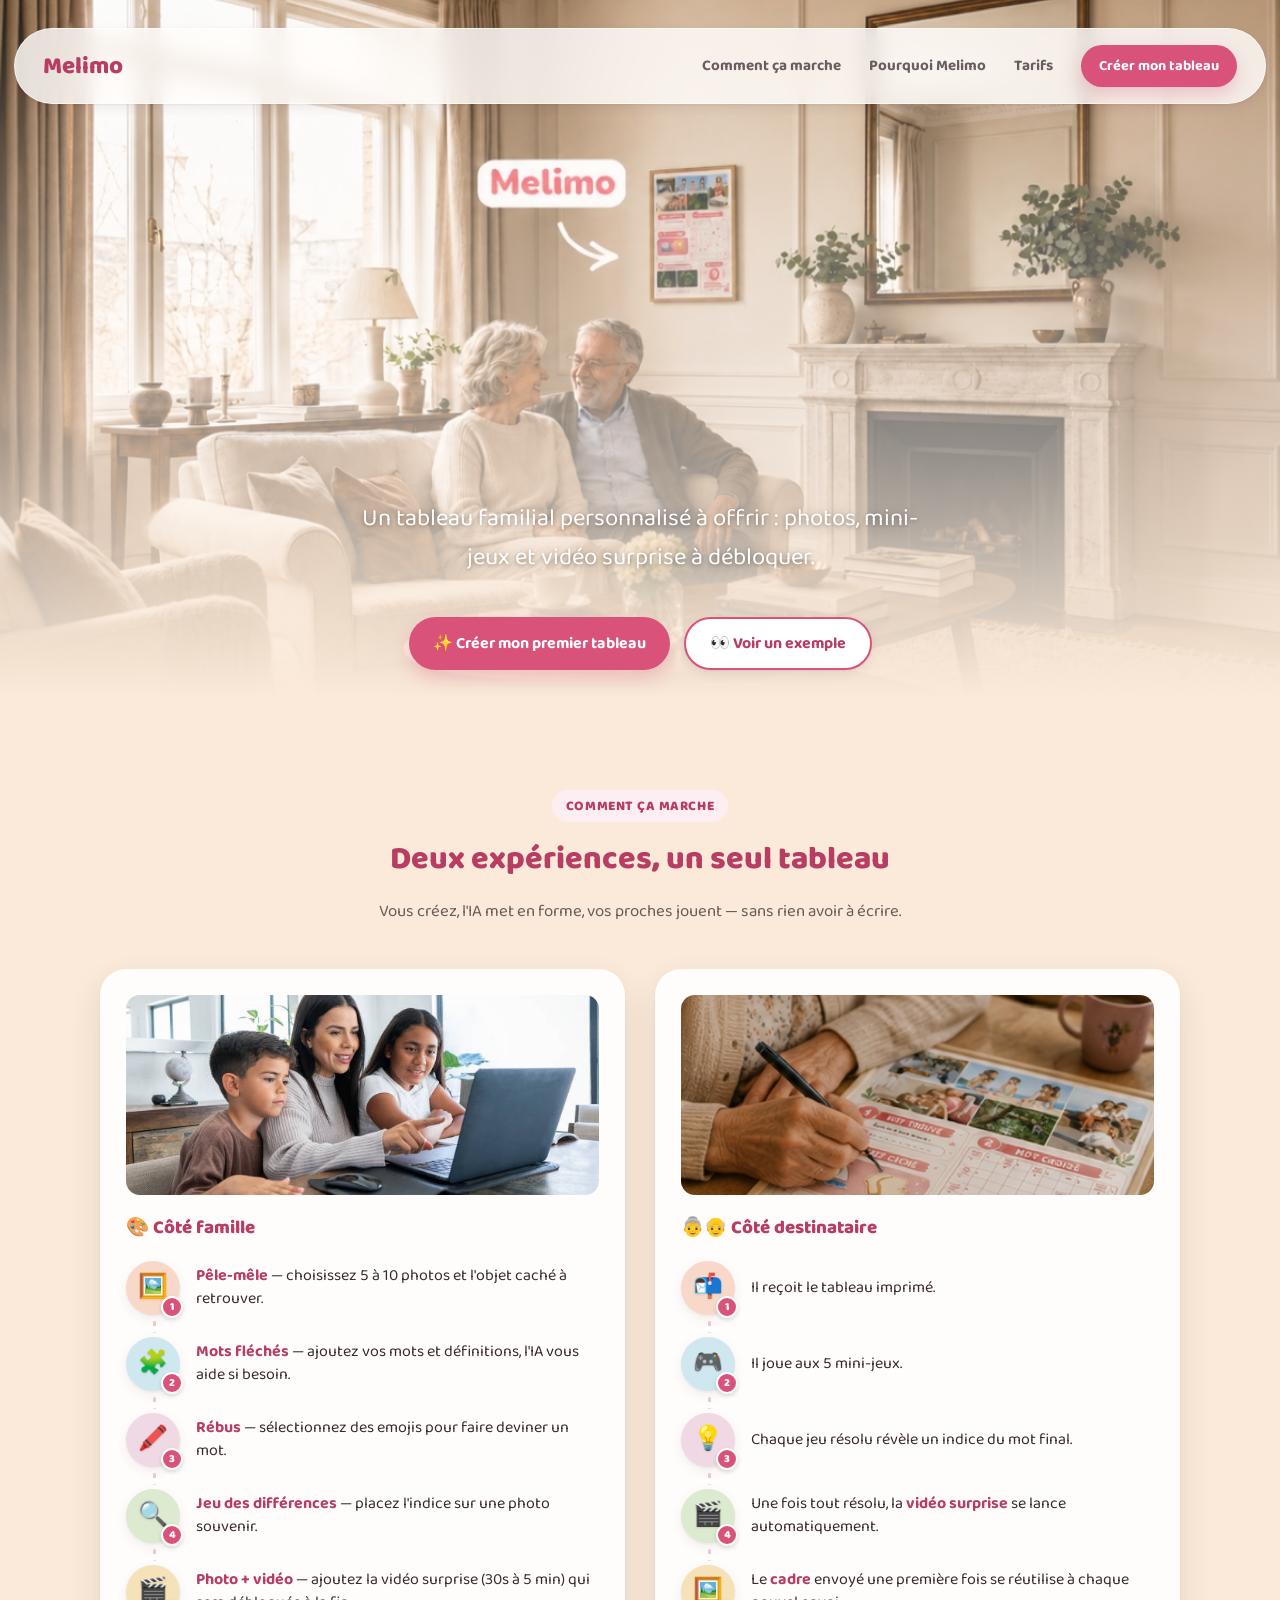
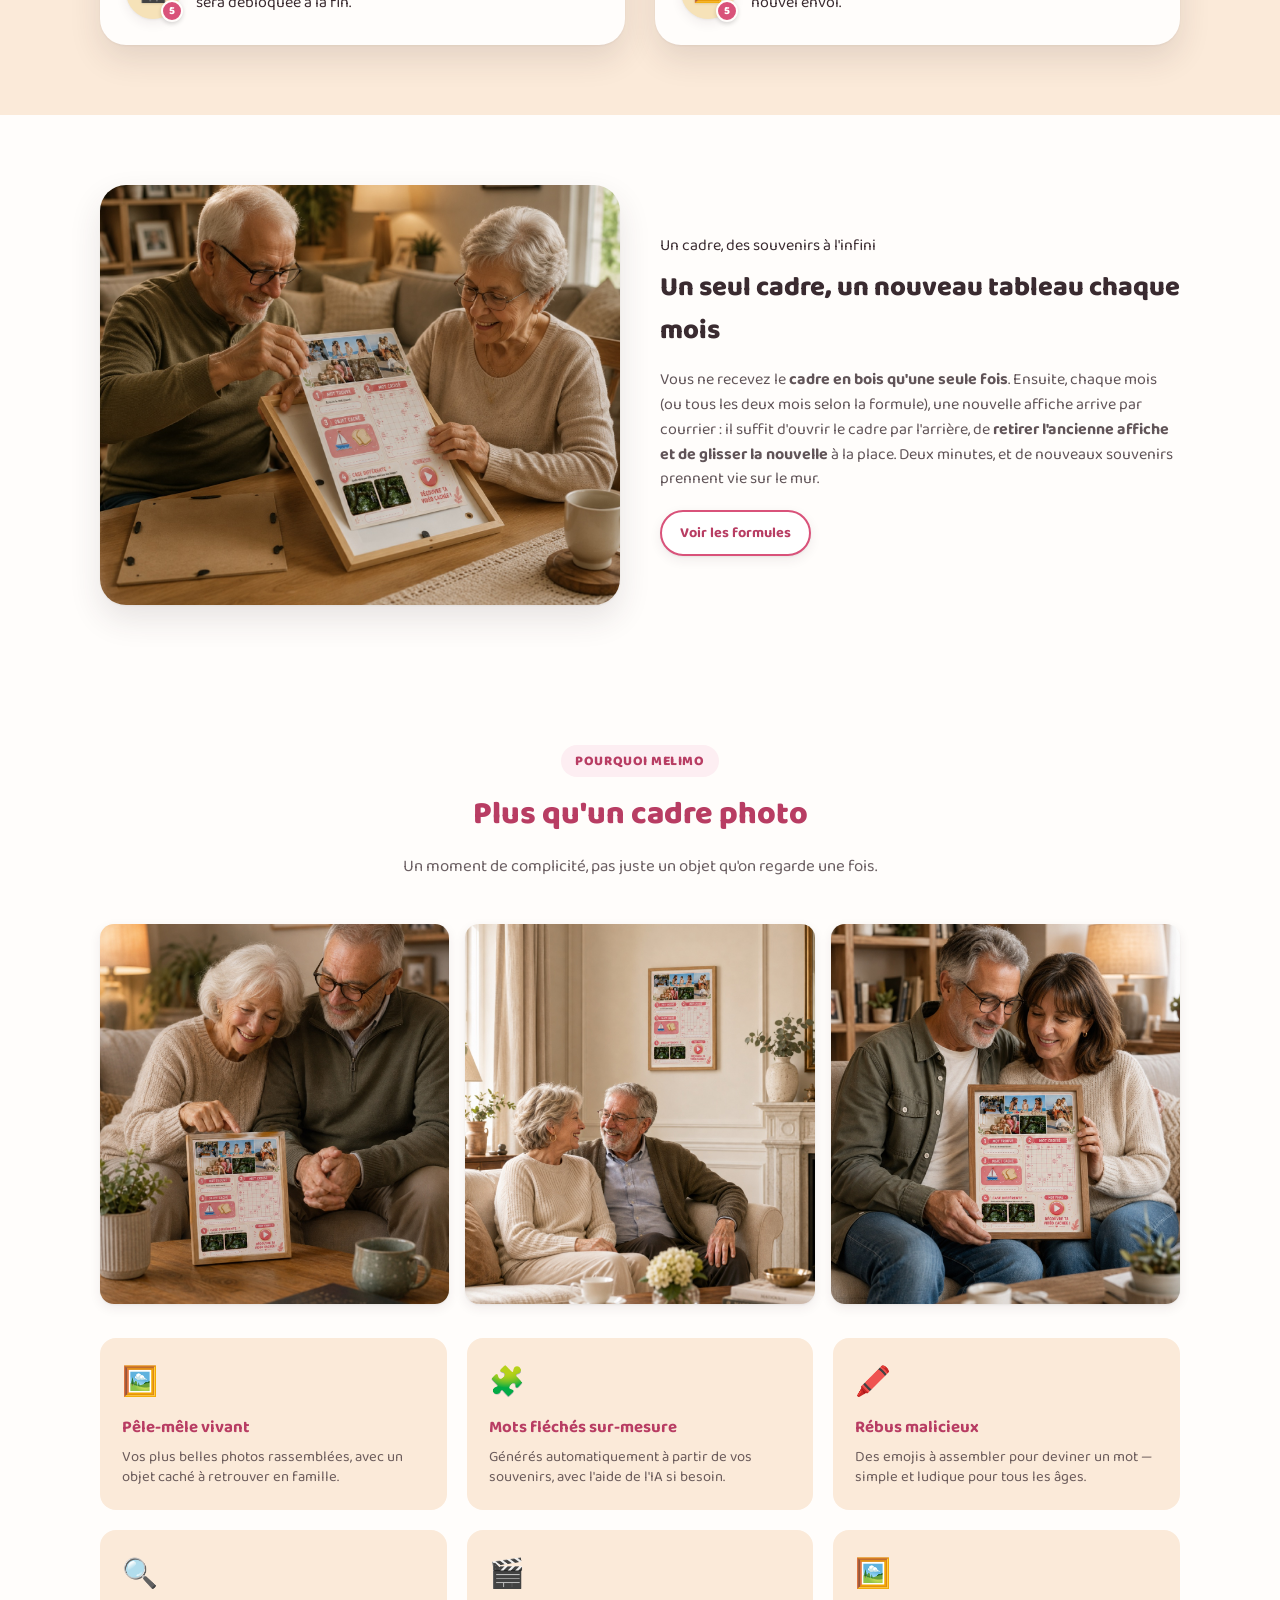
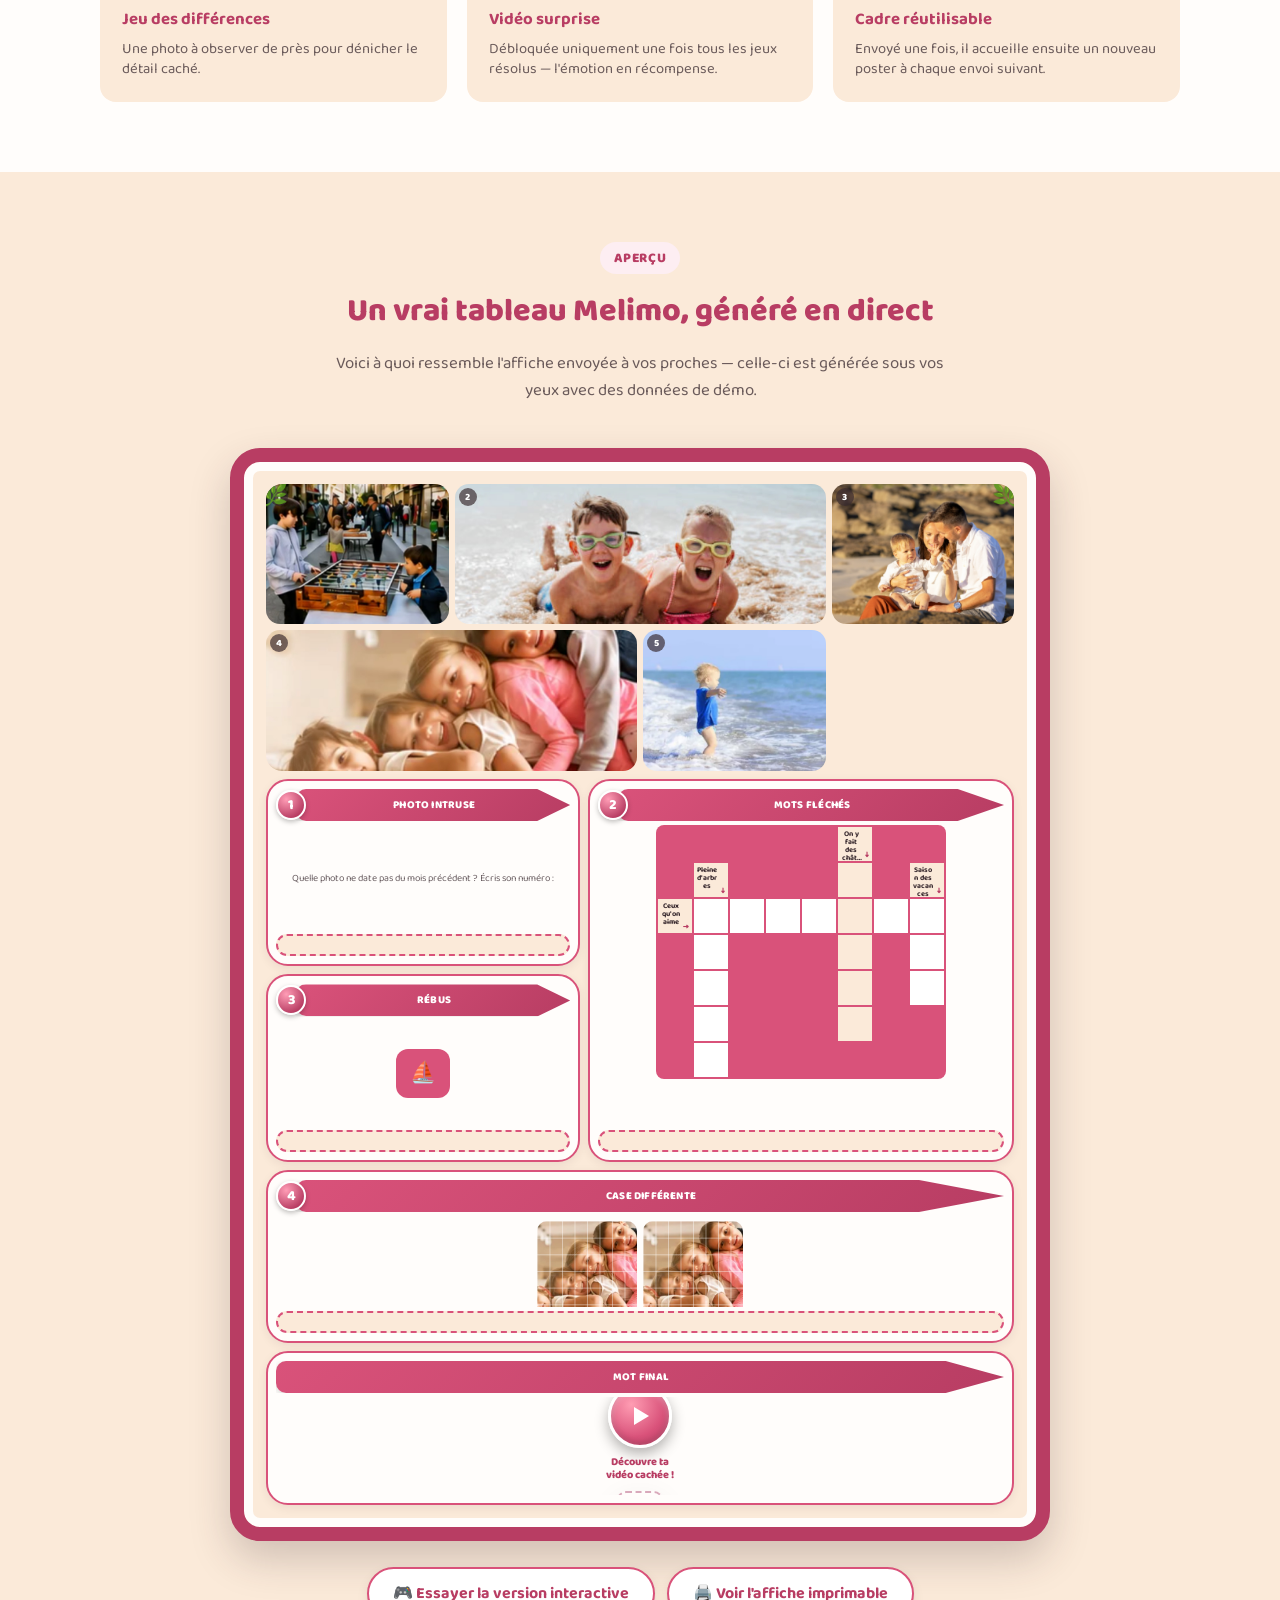
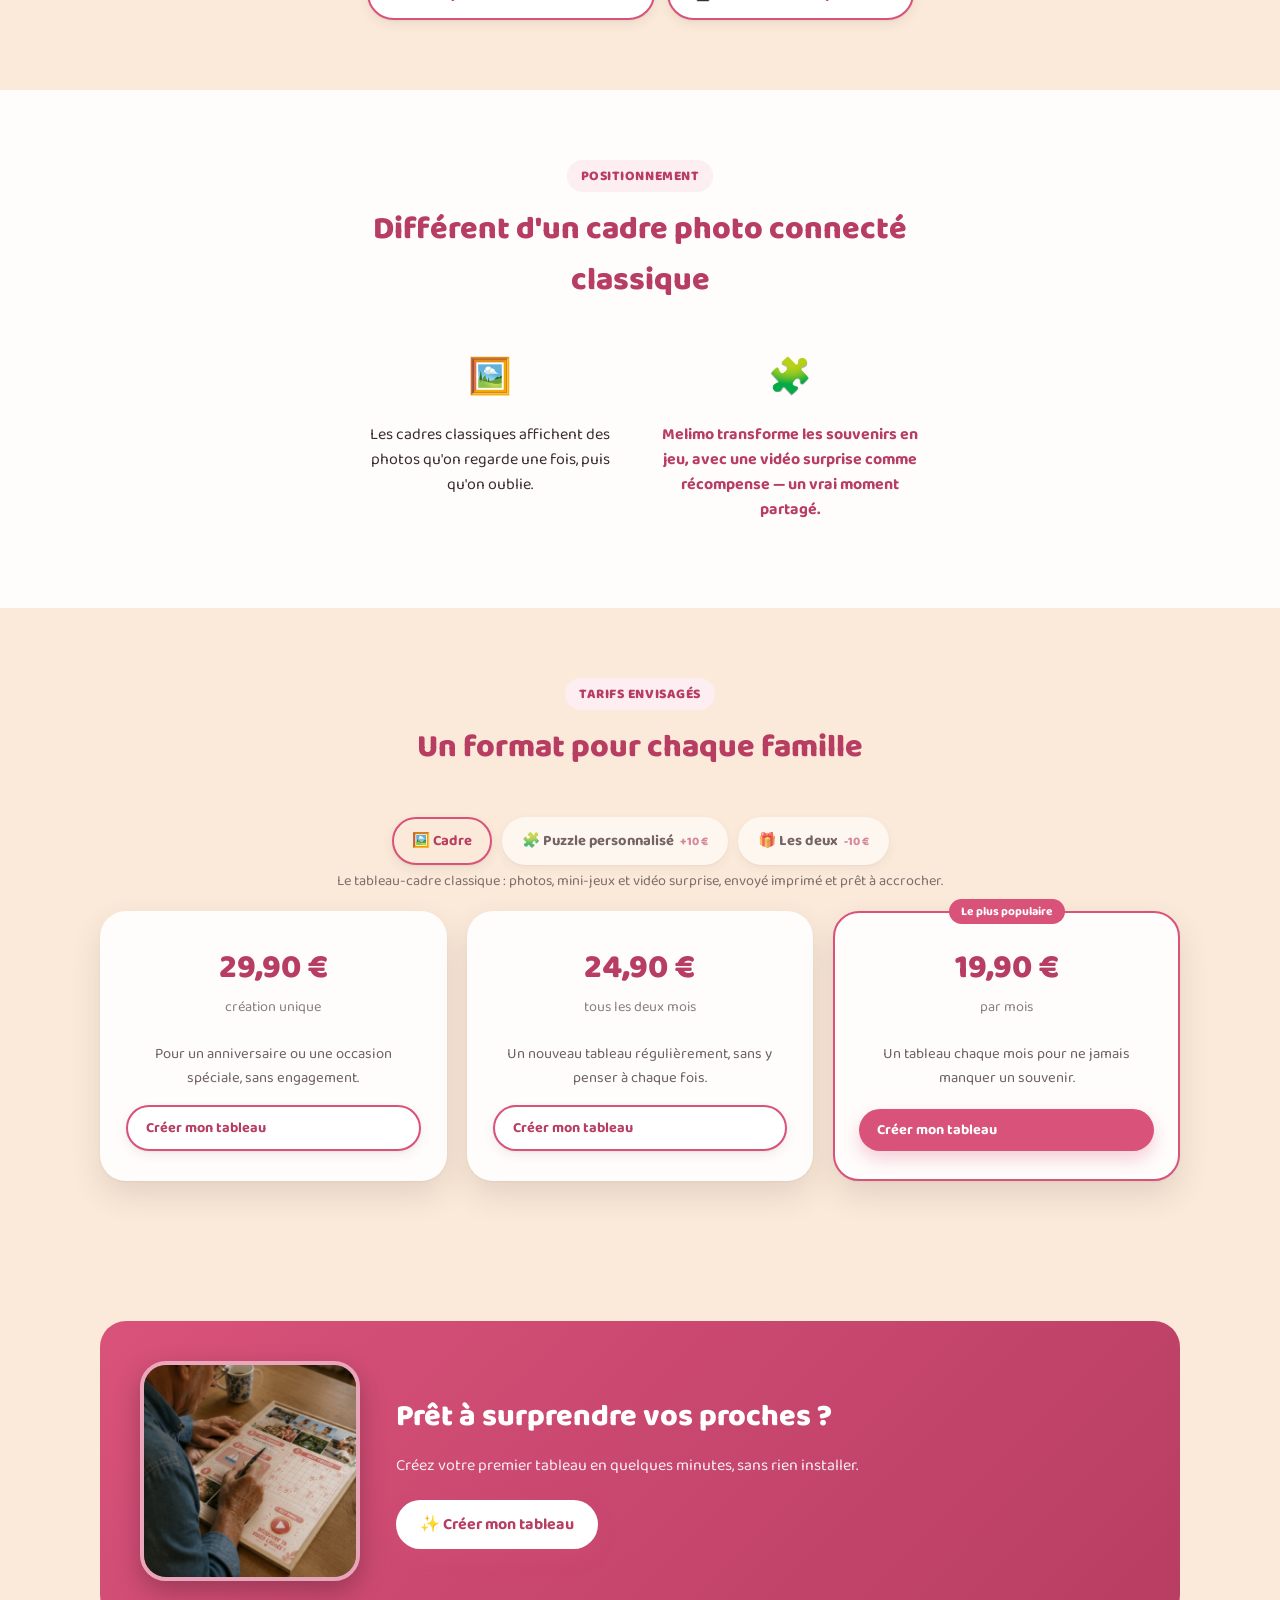
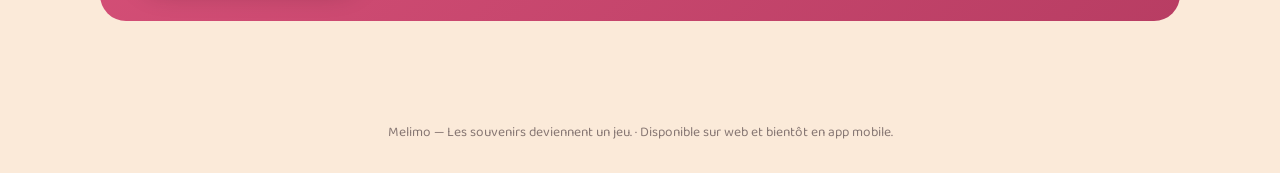
==== commit 9691d775: "Adoucit le style des onglets cadre/puzzle : fond pastel + bordure au lieu du rose plein Co-Authored-" ====
--- a/index.html
+++ b/index.html
@@ -7,7 +7,7 @@
 <meta name="description" content="Melimo : un tableau familial personnalisé avec photos, mini-jeux et vidéo surprise, à envoyer à ceux que vous aimez.">
 <link rel="preconnect" href="https://fonts.googleapis.com">
 <link href="https://fonts.googleapis.com/css2?family=Baloo+2:wght@500;700;800&display=swap" rel="stylesheet">
-<link rel="stylesheet" href="styles.css?v=16">
+<link rel="stylesheet" href="styles.css?v=17">
 </head>
 <body>
   <div class="top-banner">
--- a/styles.css
+++ b/styles.css
@@ -926,17 +926,19 @@
   gap: 6px;
   padding: 10px 18px;
   border-radius: 999px;
-  border: 2px solid #eeddd0;
+  border: 2px solid transparent;
   background: var(--paper);
+  box-shadow: var(--shadow-sm);
   font-family: inherit;
   font-weight: 700;
   font-size: .92rem;
   color: var(--ink);
+  opacity: .7;
   cursor: pointer;
-  transition: border-color .15s, background .15s, color .15s;
-}
-.product-tab .tab-tag { font-size: .75rem; font-weight: 800; opacity: .65; }
-.product-tab.active { border-color: var(--primary); background: var(--primary); color: #fff; }
+  transition: border-color .15s, background .15s, color .15s, opacity .15s;
+}
+.product-tab .tab-tag { font-size: .75rem; font-weight: 800; color: var(--primary-dark); opacity: .8; }
+.product-tab.active { border-color: var(--primary); background: var(--secondary); color: var(--primary-dark); opacity: 1; }
 .product-tab.active .tab-tag { opacity: 1; }
 #productHint { text-align: center; min-height: 1.2em; margin: 4px 0 18px; }
 
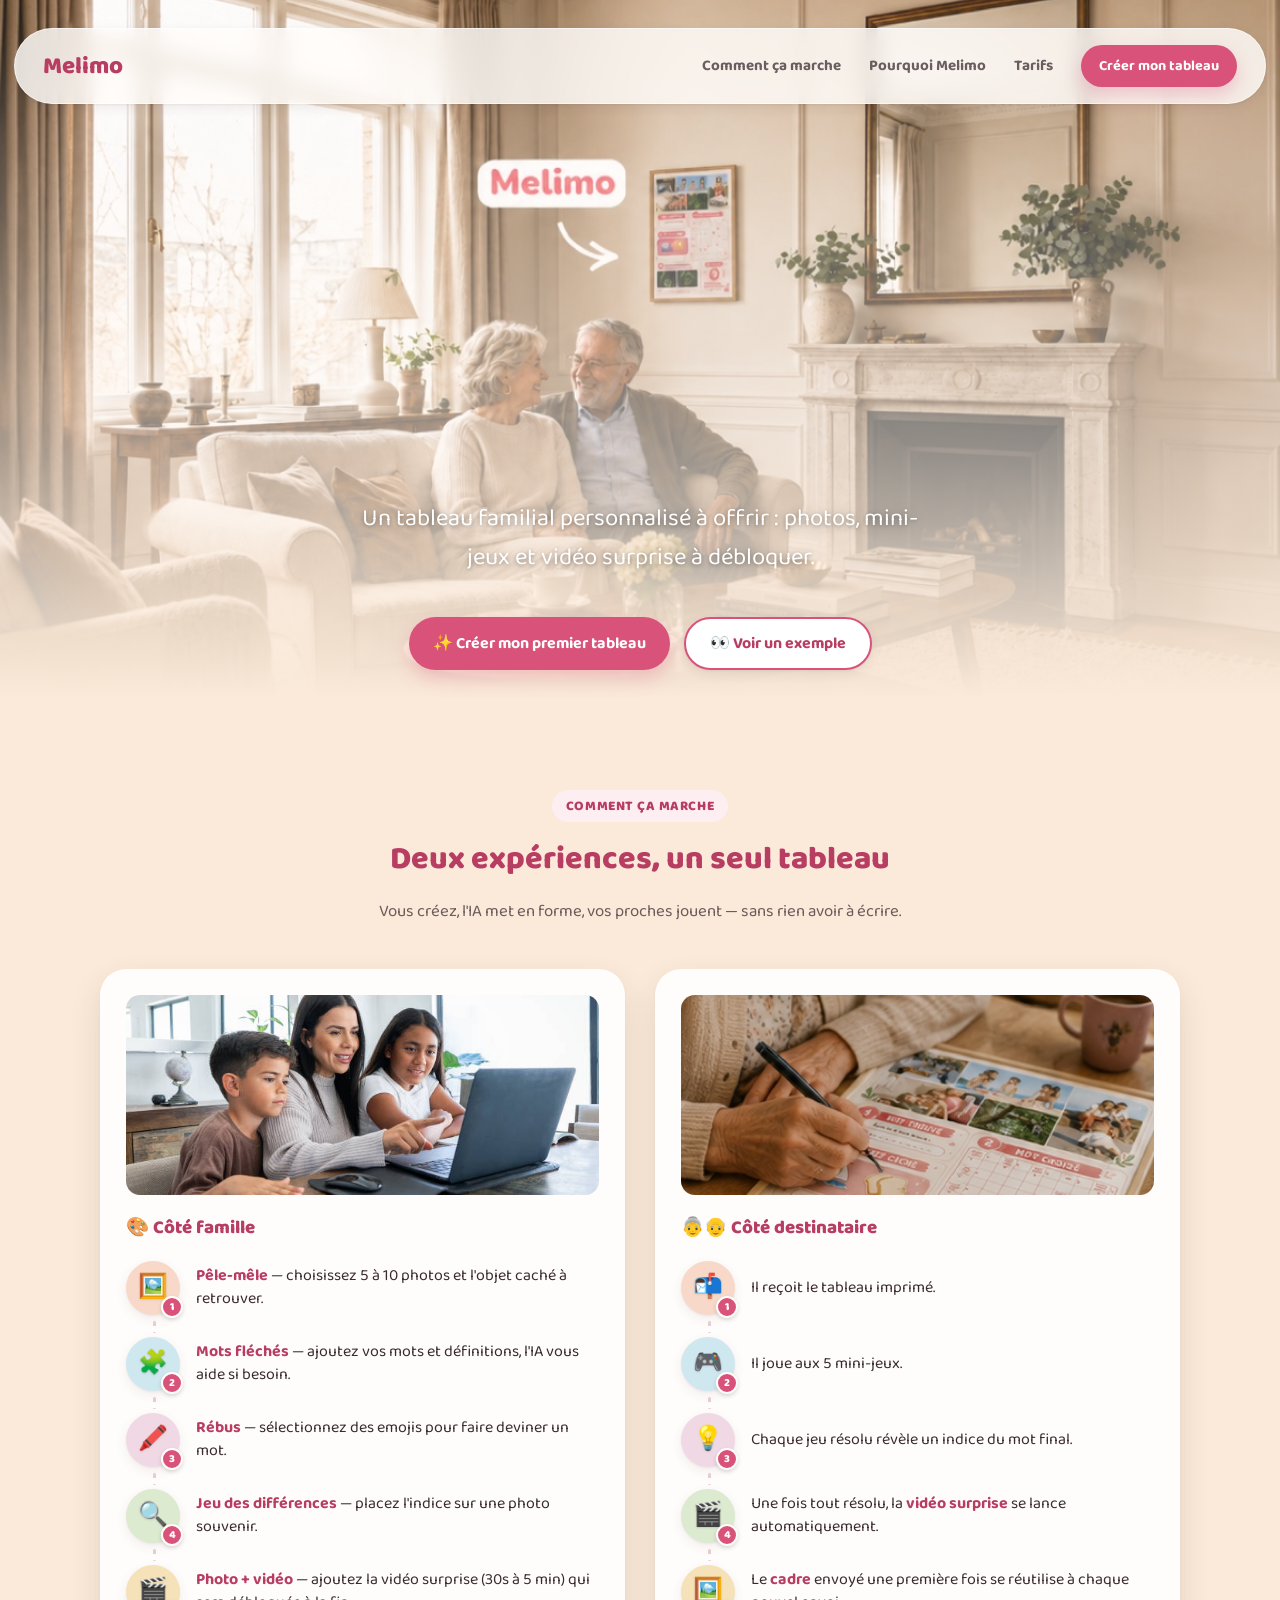
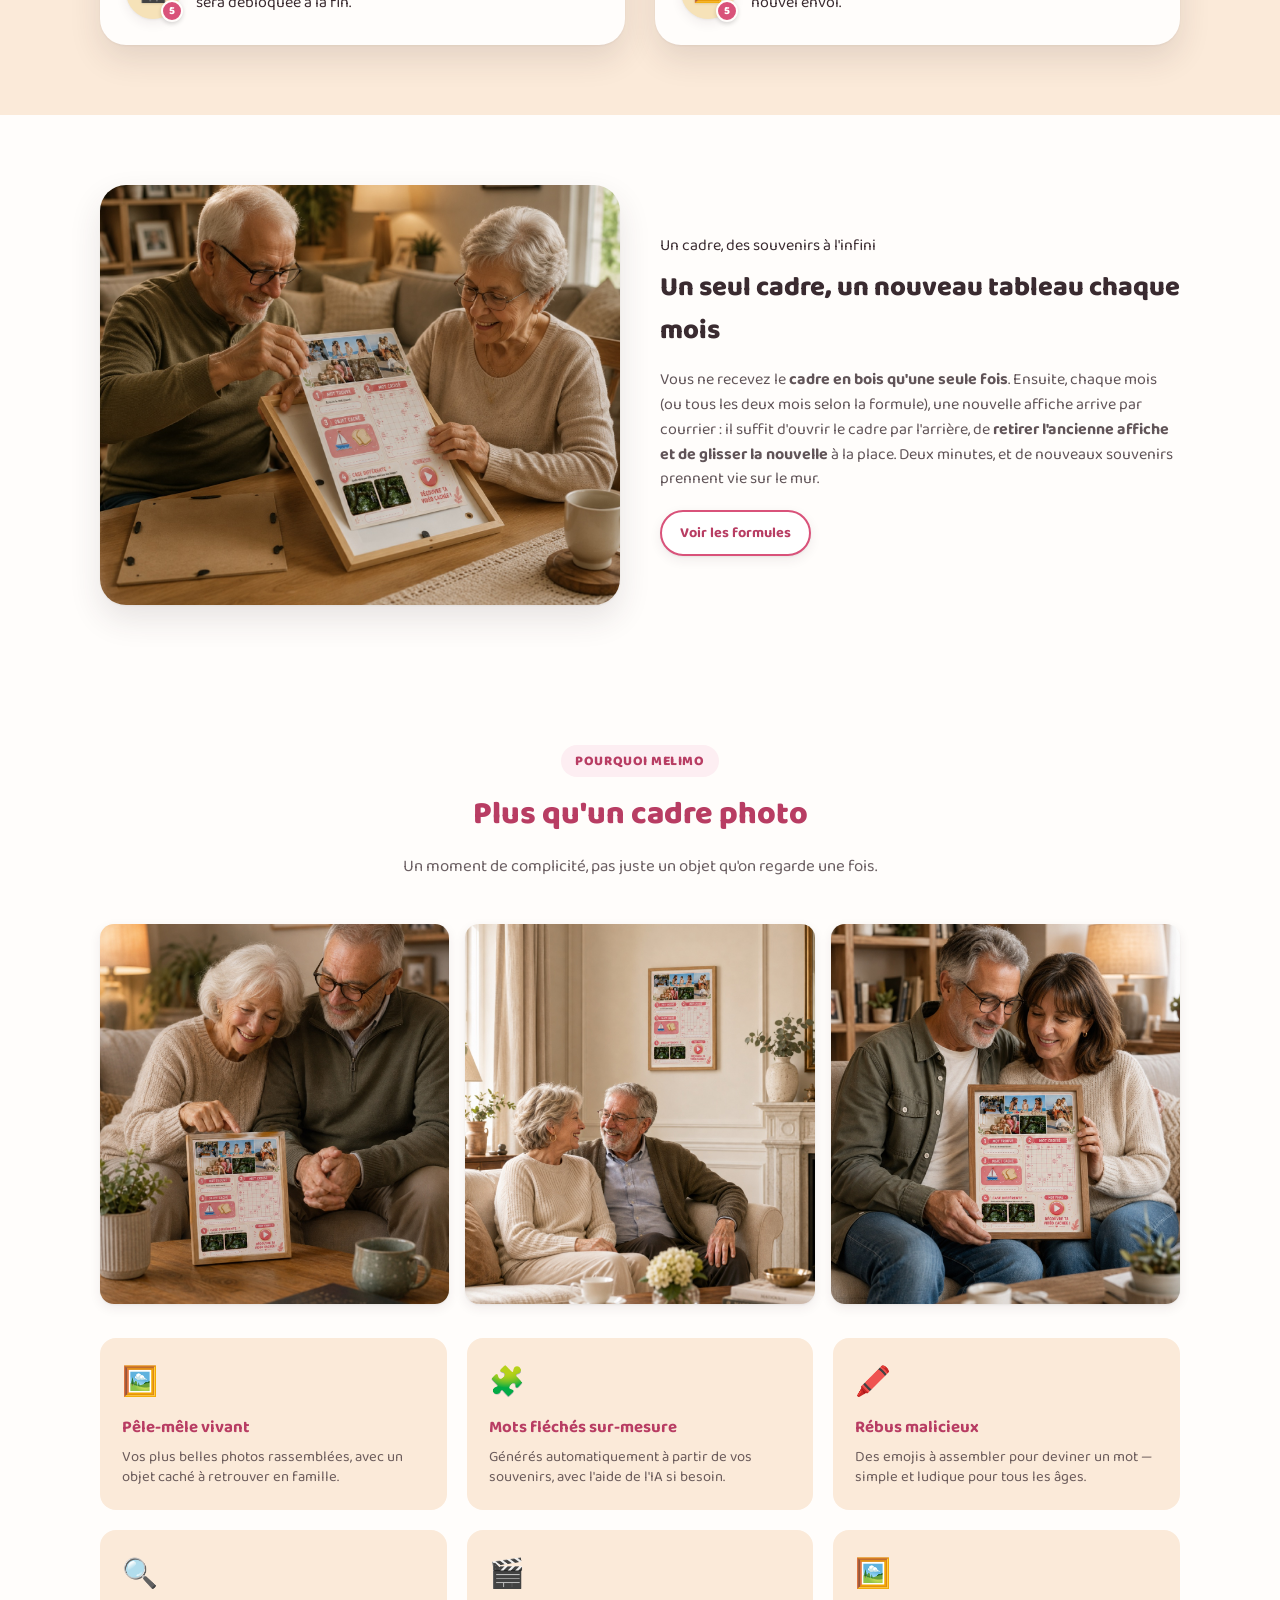
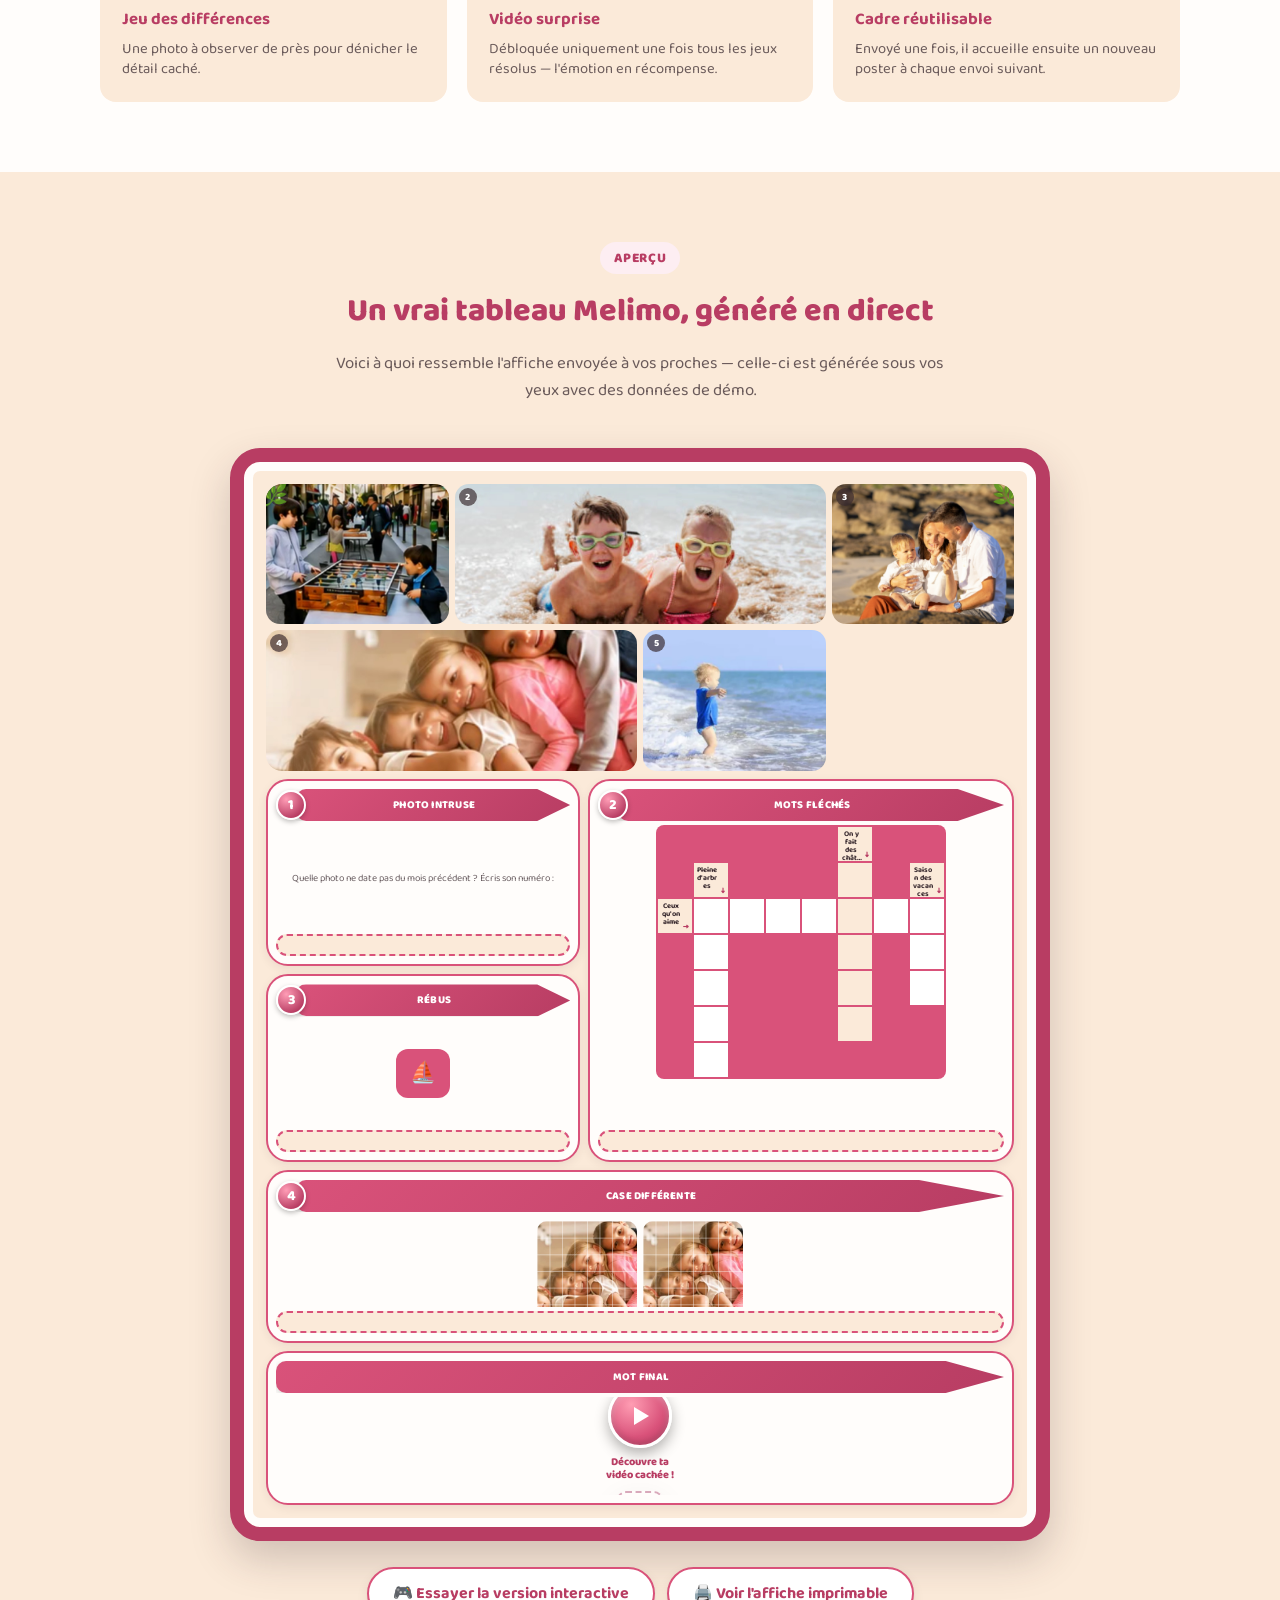
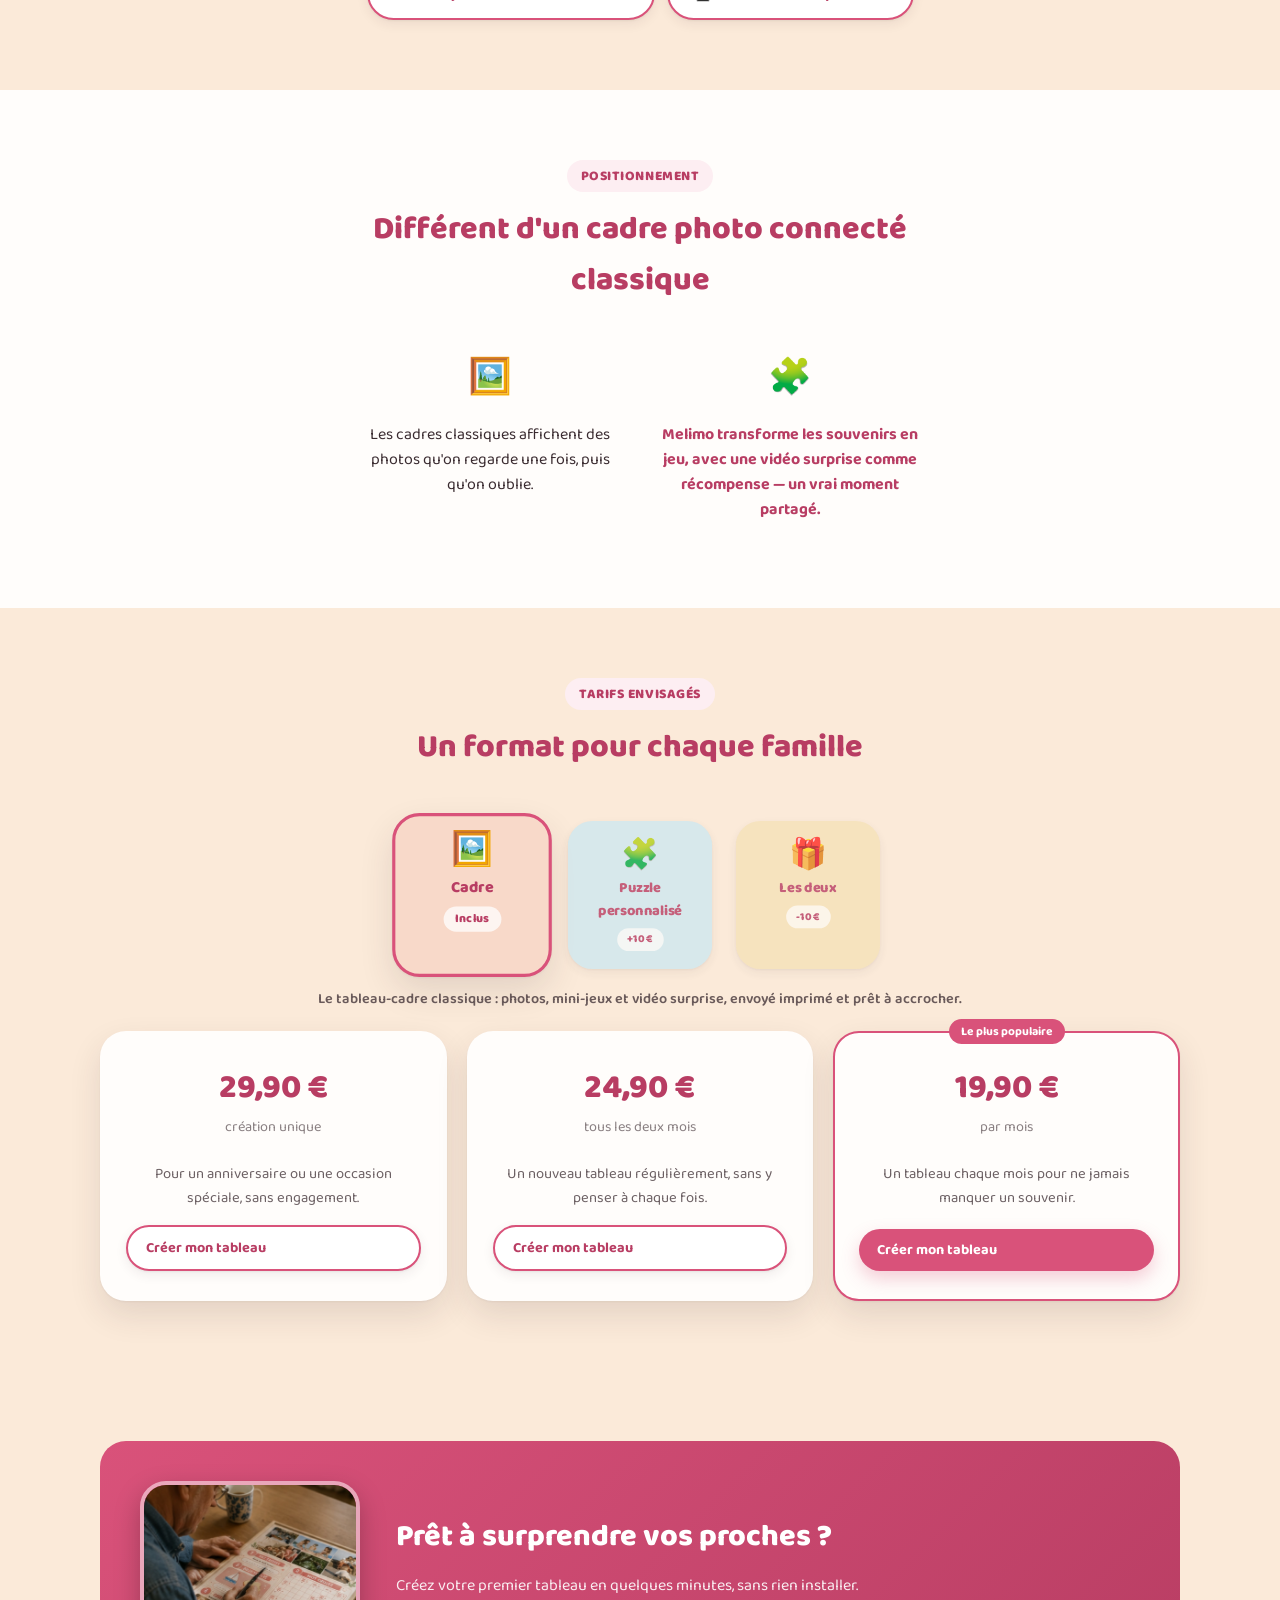
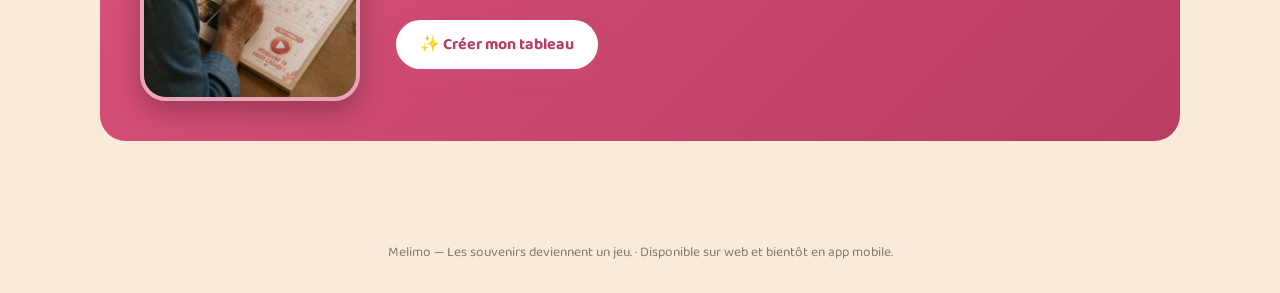
==== commit 32a39e34: "Redesign les onglets cadre/puzzle en cartes colorées avec animation ressort Chaque option a sa propr" ====
--- a/index.html
+++ b/index.html
@@ -7,7 +7,7 @@
 <meta name="description" content="Melimo : un tableau familial personnalisé avec photos, mini-jeux et vidéo surprise, à envoyer à ceux que vous aimez.">
 <link rel="preconnect" href="https://fonts.googleapis.com">
 <link href="https://fonts.googleapis.com/css2?family=Baloo+2:wght@500;700;800&display=swap" rel="stylesheet">
-<link rel="stylesheet" href="styles.css?v=17">
+<link rel="stylesheet" href="styles.css?v=18">
 </head>
 <body>
   <div class="top-banner">
@@ -206,9 +206,21 @@
       </div>
 
       <div class="product-toggle">
-        <button type="button" class="product-tab active" data-product="cadre">🖼️ Cadre</button>
-        <button type="button" class="product-tab" data-product="puzzle">🧩 Puzzle personnalisé <span class="tab-tag">+10 €</span></button>
-        <button type="button" class="product-tab" data-product="both">🎁 Les deux <span class="tab-tag">-10 €</span></button>
+        <button type="button" class="product-tab active" data-product="cadre" style="--tab-color:#f8d9c9">
+          <span class="tab-icon">🖼️</span>
+          <span class="tab-name">Cadre</span>
+          <span class="tab-tag">Inclus</span>
+        </button>
+        <button type="button" class="product-tab" data-product="puzzle" style="--tab-color:#cfe8f0">
+          <span class="tab-icon">🧩</span>
+          <span class="tab-name">Puzzle personnalisé</span>
+          <span class="tab-tag">+10 €</span>
+        </button>
+        <button type="button" class="product-tab" data-product="both" style="--tab-color:#f6e2b8">
+          <span class="tab-icon">🎁</span>
+          <span class="tab-name">Les deux</span>
+          <span class="tab-tag">-10 €</span>
+        </button>
       </div>
       <p class="hint" id="productHint"></p>
 
--- a/styles.css
+++ b/styles.css
@@ -915,32 +915,46 @@
 /* product toggle (cadre / puzzle / les deux) */
 .product-toggle {
   display: flex;
-  gap: 10px;
+  gap: 16px;
   justify-content: center;
   flex-wrap: wrap;
-  margin: 18px 0 4px;
+  margin: 22px 0 6px;
 }
 .product-tab {
   display: flex;
+  flex-direction: column;
   align-items: center;
   gap: 6px;
-  padding: 10px 18px;
-  border-radius: 999px;
-  border: 2px solid transparent;
-  background: var(--paper);
+  width: 152px;
+  padding: 18px 12px 16px;
+  border-radius: var(--radius);
+  border: 3px solid transparent;
+  background: var(--tab-color, var(--paper));
   box-shadow: var(--shadow-sm);
   font-family: inherit;
-  font-weight: 700;
-  font-size: .92rem;
-  color: var(--ink);
-  opacity: .7;
+  color: var(--primary-dark);
   cursor: pointer;
-  transition: border-color .15s, background .15s, color .15s, opacity .15s;
-}
-.product-tab .tab-tag { font-size: .75rem; font-weight: 800; color: var(--primary-dark); opacity: .8; }
-.product-tab.active { border-color: var(--primary); background: var(--secondary); color: var(--primary-dark); opacity: 1; }
-.product-tab.active .tab-tag { opacity: 1; }
-#productHint { text-align: center; min-height: 1.2em; margin: 4px 0 18px; }
+  transform: scale(.95);
+  opacity: .8;
+  transition: transform .25s cubic-bezier(.34,1.56,.64,1), box-shadow .2s ease, opacity .2s ease, border-color .2s ease;
+}
+.product-tab:hover { transform: scale(1); opacity: 1; }
+.product-tab.active {
+  border-color: var(--primary);
+  box-shadow: var(--shadow);
+  transform: scale(1.05);
+  opacity: 1;
+}
+.product-tab .tab-icon { font-size: 2rem; line-height: 1; }
+.product-tab .tab-name { font-weight: 800; font-size: .95rem; text-align: center; }
+.product-tab .tab-tag {
+  font-size: .72rem;
+  font-weight: 800;
+  padding: 3px 11px;
+  border-radius: 999px;
+  background: rgba(255,255,255,.75);
+}
+#productHint { text-align: center; min-height: 1.2em; margin: 14px 0 20px; font-weight: 600; opacity: .75; }
 
 /* pricing cards */
 .pricing-grid {
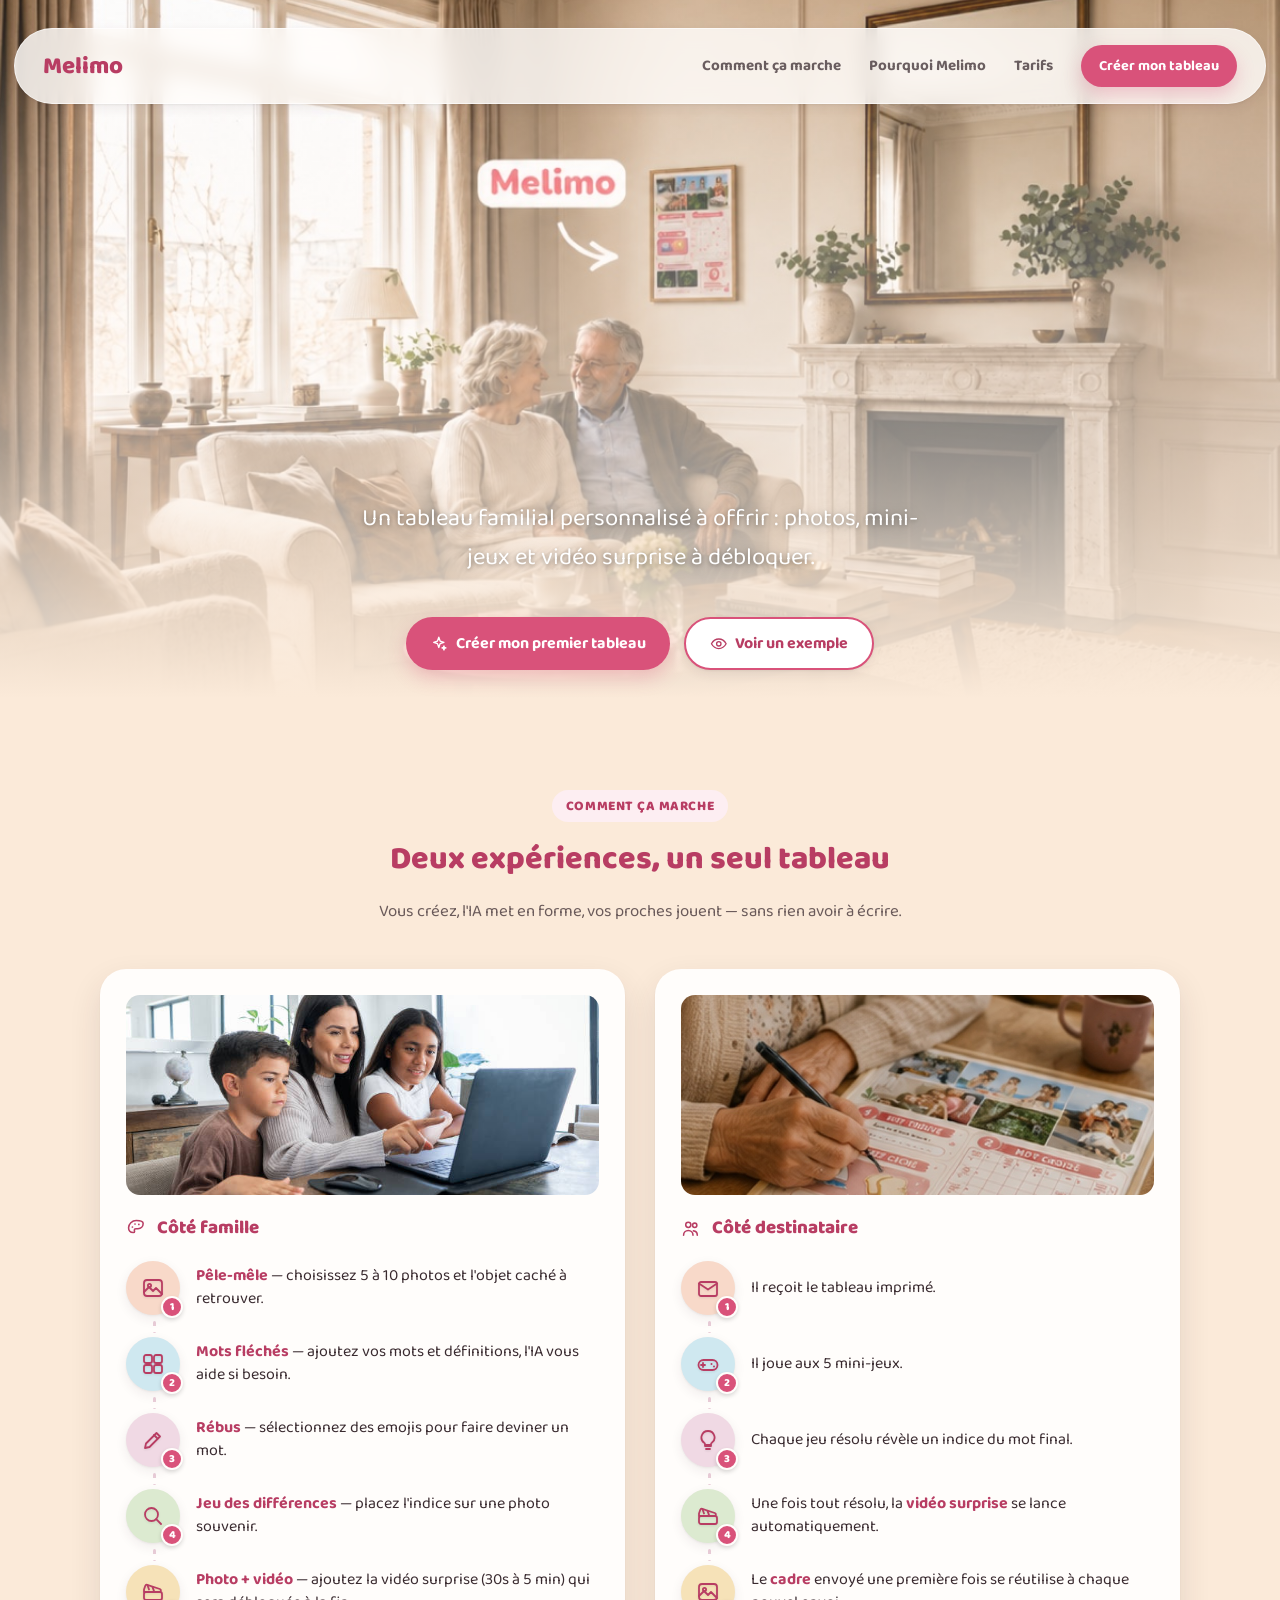
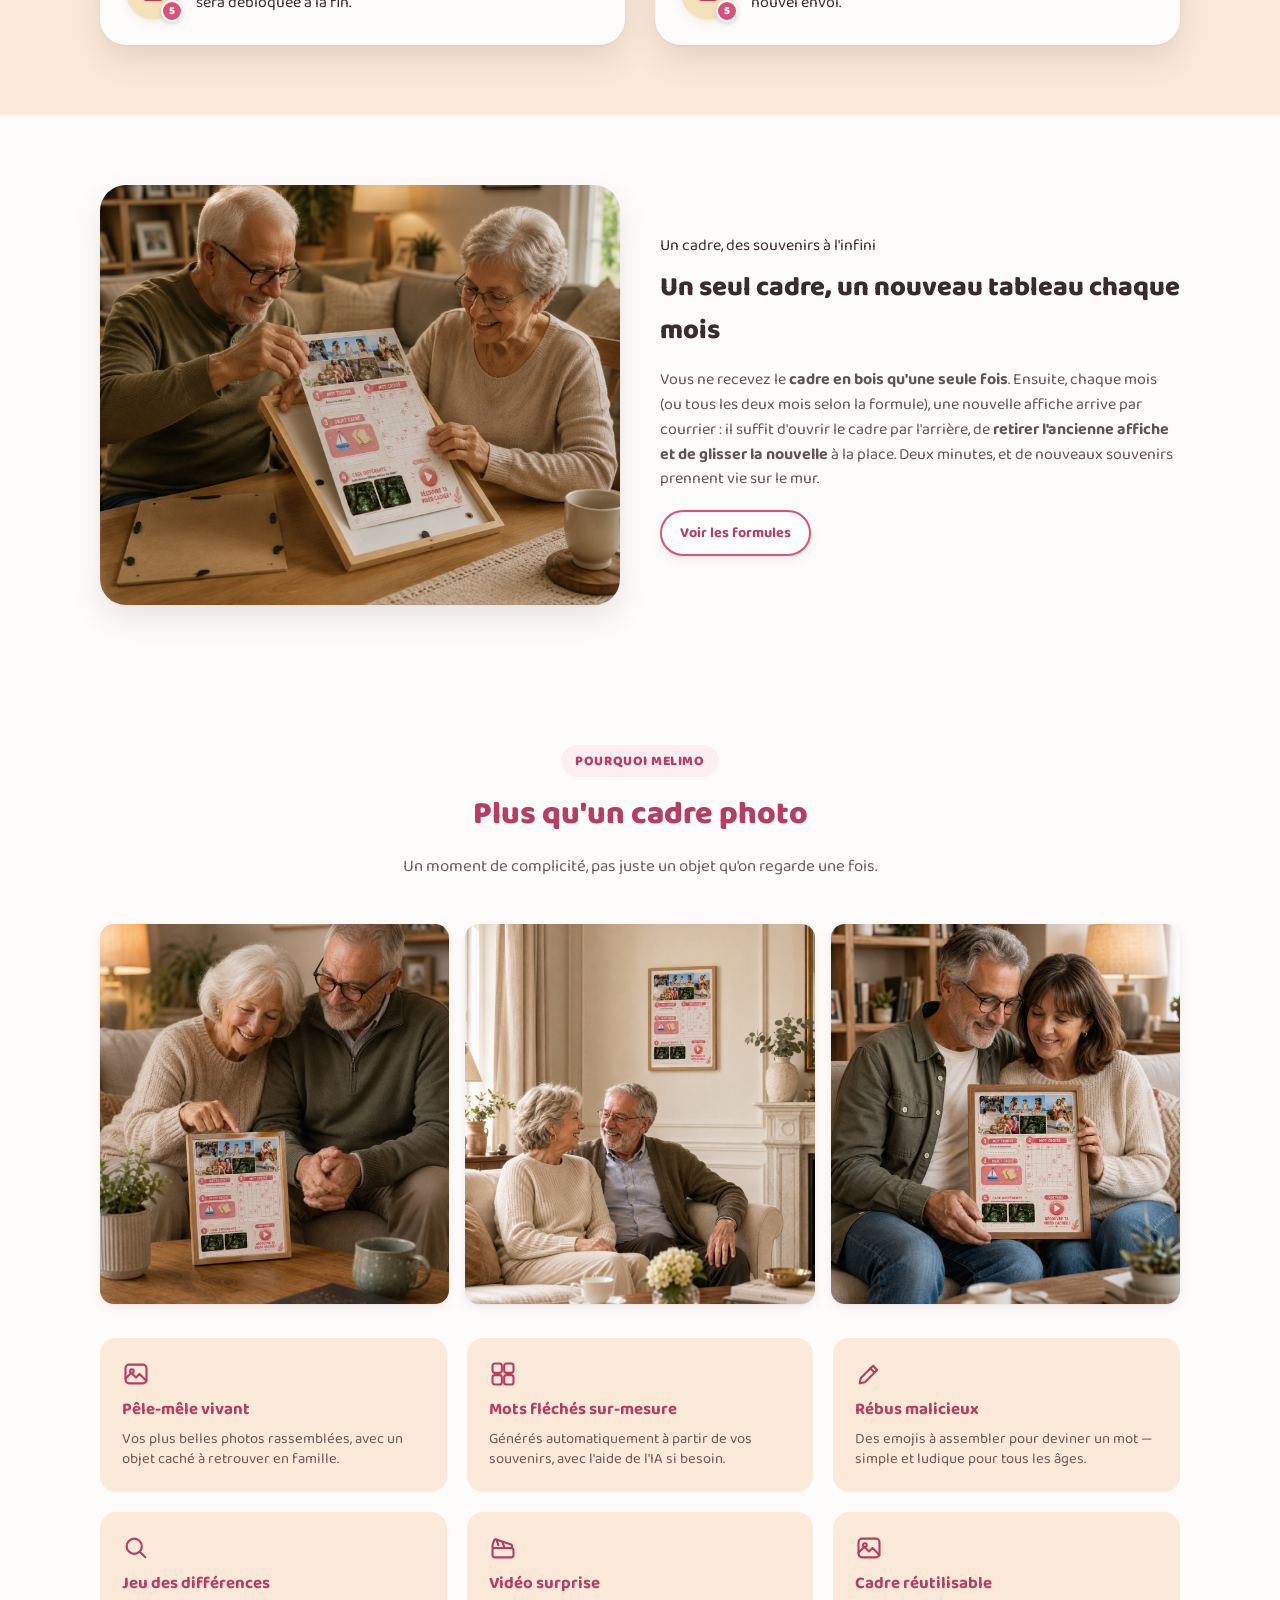
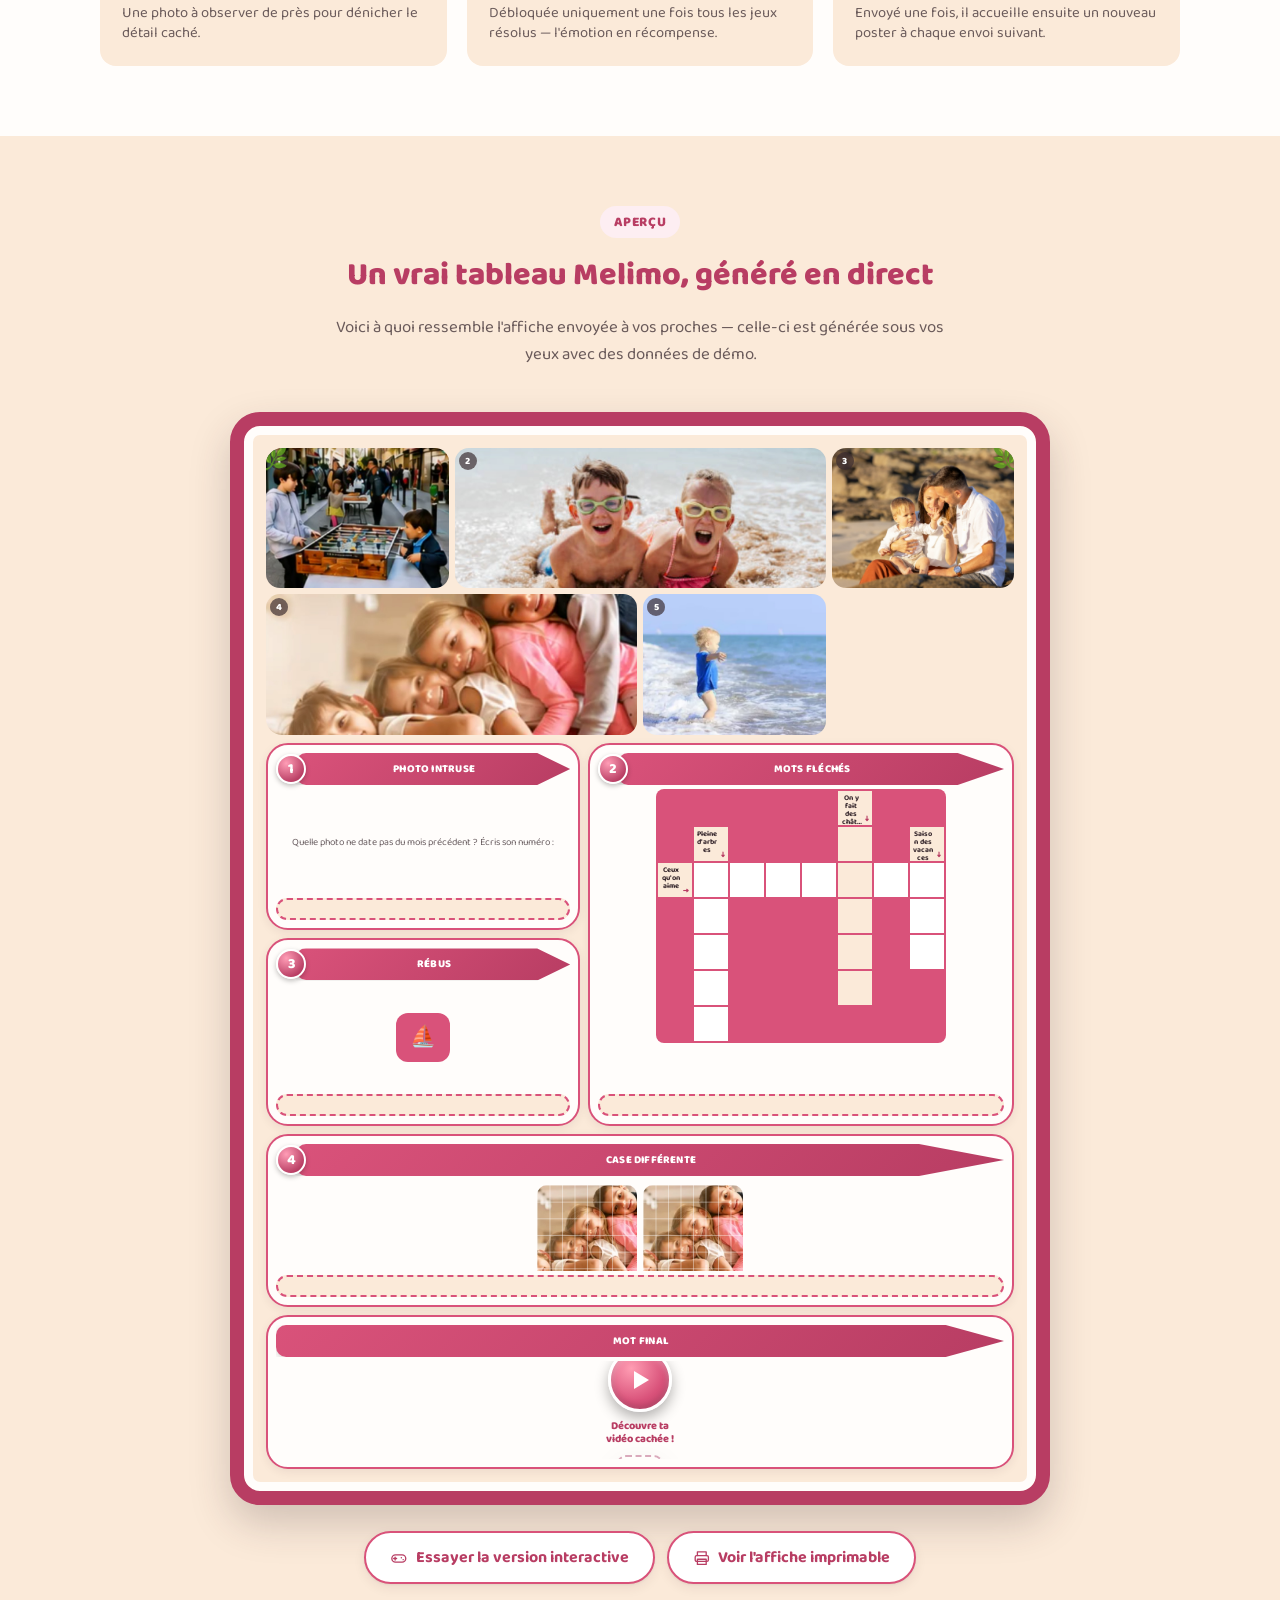
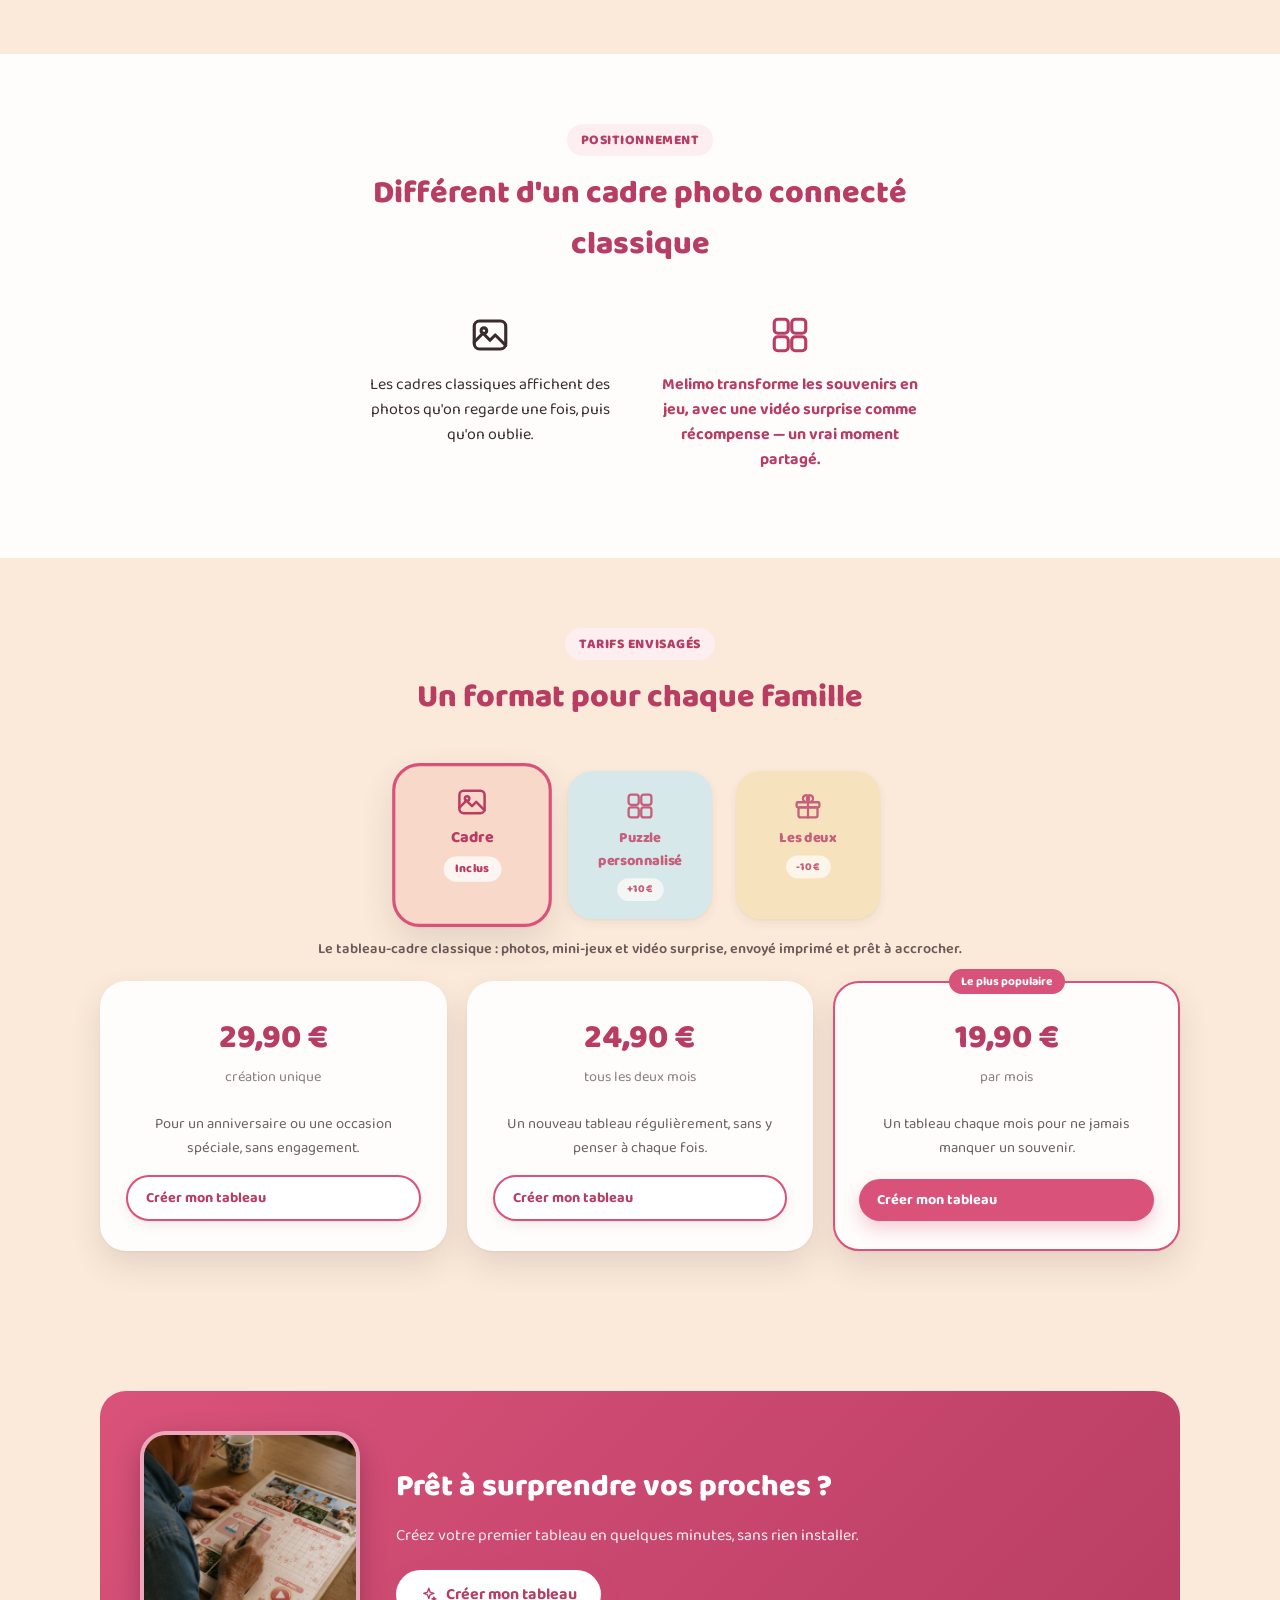
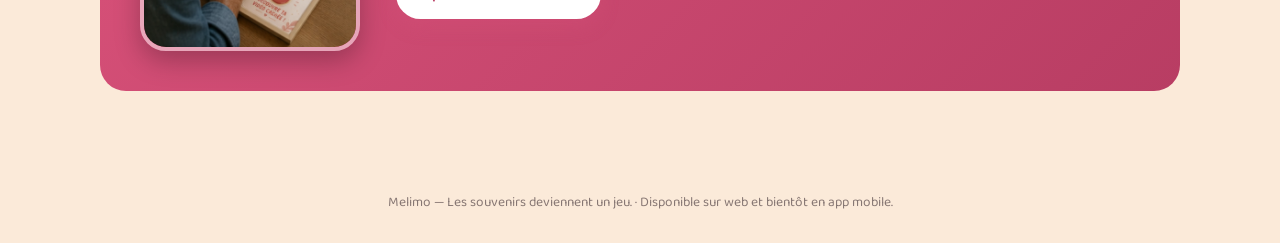
==== commit 7208b11a: "Remplace les emojis d'interface par des icônes SVG modernes Style ligne épurée façon Headspace : bou" ====
--- a/index.html
+++ b/index.html
@@ -7,7 +7,7 @@
 <meta name="description" content="Melimo : un tableau familial personnalisé avec photos, mini-jeux et vidéo surprise, à envoyer à ceux que vous aimez.">
 <link rel="preconnect" href="https://fonts.googleapis.com">
 <link href="https://fonts.googleapis.com/css2?family=Baloo+2:wght@500;700;800&display=swap" rel="stylesheet">
-<link rel="stylesheet" href="styles.css?v=18">
+<link rel="stylesheet" href="styles.css?v=19">
 </head>
 <body>
   <div class="top-banner">
@@ -25,8 +25,8 @@
     <div class="hero">
       <p>Un tableau familial personnalisé à offrir : photos, mini-jeux et vidéo surprise à débloquer.</p>
       <div class="hero-ctas">
-        <a class="btn" href="create.html">✨ Créer mon premier tableau</a>
-        <a class="btn ghost" href="#apercu-live">👀 Voir un exemple</a>
+        <a class="btn" href="create.html"><svg class="icon" viewBox="0 0 24 24" fill="none" stroke="currentColor" stroke-width="1.8" stroke-linecap="round" stroke-linejoin="round"><path d="M12 3l1.8 5.2L19 10l-5.2 1.8L12 17l-1.8-5.2L5 10l5.2-1.8L12 3z"/><path d="M19 15l.7 2 2 .7-2 .7-.7 2-.7-2-2-.7 2-.7.7-2z"/></svg> Créer mon premier tableau</a>
+        <a class="btn ghost" href="#apercu-live"><svg class="icon" viewBox="0 0 24 24" fill="none" stroke="currentColor" stroke-width="1.8" stroke-linecap="round" stroke-linejoin="round"><path d="M2 12s3.6-6.5 10-6.5S22 12 22 12s-3.6 6.5-10 6.5S2 12 2 12z"/><circle cx="12" cy="12" r="3"/></svg> Voir un exemple</a>
       </div>
     </div>
   </div>
@@ -42,52 +42,52 @@
       <div class="tracks">
         <div class="track">
           <img class="track-photo" src="image/fami.jpg" alt="Une maman et ses deux enfants créent leur tableau Melimo ensemble sur l'ordinateur">
-          <h3>🎨 Côté famille</h3>
+          <h3><svg class="icon" viewBox="0 0 24 24" fill="none" stroke="currentColor" stroke-width="1.8" stroke-linecap="round" stroke-linejoin="round"><path d="M12 3C7 3 3 6.8 3 11.5 3 15 5.5 17 8.5 17c1 0 1.5-.6 1.5-1.3 0-.6-.3-1-.3-1.6 0-.9.8-1.6 1.8-1.6H14c3.3 0 6-2.4 6-6C20 4.6 16.6 3 12 3z"/><circle cx="7.5" cy="10.5" r="1" fill="currentColor" stroke="none"/><circle cx="10.5" cy="7" r="1" fill="currentColor" stroke="none"/><circle cx="15" cy="7.5" r="1" fill="currentColor" stroke="none"/></svg> Côté famille</h3>
           <ol class="steps">
             <li>
-              <div class="step-icon-wrap" style="--step-color:#f8d9c9"><span class="step-icon">🖼️</span><span class="step-num">1</span></div>
+              <div class="step-icon-wrap" style="--step-color:#f8d9c9"><svg class="step-icon" viewBox="0 0 24 24" fill="none" stroke="currentColor" stroke-width="1.8" stroke-linecap="round" stroke-linejoin="round"><rect x="3" y="4" width="18" height="16" rx="3"/><circle cx="8.5" cy="9.5" r="1.6"/><path d="M3 16l5-5 4 4 3-3 6 6"/></svg><span class="step-num">1</span></div>
               <div class="step-body"><b>Pêle-mêle</b> — choisissez 5 à 10 photos et l'objet caché à retrouver.</div>
             </li>
             <li>
-              <div class="step-icon-wrap" style="--step-color:#cfe8f0"><span class="step-icon">🧩</span><span class="step-num">2</span></div>
+              <div class="step-icon-wrap" style="--step-color:#cfe8f0"><svg class="step-icon" viewBox="0 0 24 24" fill="none" stroke="currentColor" stroke-width="1.8" stroke-linecap="round" stroke-linejoin="round"><rect x="3" y="3" width="8" height="8" rx="2"/><rect x="13" y="3" width="8" height="8" rx="2"/><rect x="3" y="13" width="8" height="8" rx="2"/><rect x="13" y="13" width="8" height="8" rx="2"/></svg><span class="step-num">2</span></div>
               <div class="step-body"><b>Mots fléchés</b> — ajoutez vos mots et définitions, l'IA vous aide si besoin.</div>
             </li>
             <li>
-              <div class="step-icon-wrap" style="--step-color:#f0d9e4"><span class="step-icon">🖍️</span><span class="step-num">3</span></div>
+              <div class="step-icon-wrap" style="--step-color:#f0d9e4"><svg class="step-icon" viewBox="0 0 24 24" fill="none" stroke="currentColor" stroke-width="1.8" stroke-linecap="round" stroke-linejoin="round"><path d="M4 20l1-4.5L15.5 5 19 8.5 8.5 19 4 20z"/><path d="M13 7l3.5 3.5"/></svg><span class="step-num">3</span></div>
               <div class="step-body"><b>Rébus</b> — sélectionnez des emojis pour faire deviner un mot.</div>
             </li>
             <li>
-              <div class="step-icon-wrap" style="--step-color:#dcead0"><span class="step-icon">🔍</span><span class="step-num">4</span></div>
+              <div class="step-icon-wrap" style="--step-color:#dcead0"><svg class="step-icon" viewBox="0 0 24 24" fill="none" stroke="currentColor" stroke-width="1.8" stroke-linecap="round" stroke-linejoin="round"><circle cx="10.5" cy="10.5" r="6.5"/><path d="M20 20l-4.8-4.8"/></svg><span class="step-num">4</span></div>
               <div class="step-body"><b>Jeu des différences</b> — placez l'indice sur une photo souvenir.</div>
             </li>
             <li>
-              <div class="step-icon-wrap" style="--step-color:#f6e2b8"><span class="step-icon">🎬</span><span class="step-num">5</span></div>
+              <div class="step-icon-wrap" style="--step-color:#f6e2b8"><svg class="step-icon" viewBox="0 0 24 24" fill="none" stroke="currentColor" stroke-width="1.8" stroke-linecap="round" stroke-linejoin="round"><path d="M3 9.5l1.3-3.8a1.5 1.5 0 0 1 1.9-.9l12.6 4.2a1.5 1.5 0 0 1 .95 1.9L19.2 12H3V9.5z"/><path d="M6.5 5.3L8 9.5M11.5 6.9L13 11.1"/><rect x="3" y="12" width="18" height="8" rx="2"/></svg><span class="step-num">5</span></div>
               <div class="step-body"><b>Photo + vidéo</b> — ajoutez la vidéo surprise (30s à 5 min) qui sera débloquée à la fin.</div>
             </li>
           </ol>
         </div>
         <div class="track">
           <img class="track-photo" src="image/mamie-remplit-affiche.jpg" alt="Une grand-mère remplit son tableau Melimo avec un stylo">
-          <h3>👵👴 Côté destinataire</h3>
+          <h3><svg class="icon" viewBox="0 0 24 24" fill="none" stroke="currentColor" stroke-width="1.8" stroke-linecap="round" stroke-linejoin="round"><circle cx="8.5" cy="8" r="3"/><circle cx="16" cy="8.5" r="2.5"/><path d="M3 20c0-3.3 2.5-5.5 5.5-5.5S14 16.7 14 20"/><path d="M14.5 15c2.5.2 4.5 2 4.5 5"/></svg> Côté destinataire</h3>
           <ol class="steps">
             <li>
-              <div class="step-icon-wrap" style="--step-color:#f8d9c9"><span class="step-icon">📬</span><span class="step-num">1</span></div>
+              <div class="step-icon-wrap" style="--step-color:#f8d9c9"><svg class="step-icon" viewBox="0 0 24 24" fill="none" stroke="currentColor" stroke-width="1.8" stroke-linecap="round" stroke-linejoin="round"><rect x="3" y="6" width="18" height="14" rx="2"/><path d="M3 7.5l9 6 9-6"/></svg><span class="step-num">1</span></div>
               <div class="step-body">Il reçoit le tableau imprimé.</div>
             </li>
             <li>
-              <div class="step-icon-wrap" style="--step-color:#cfe8f0"><span class="step-icon">🎮</span><span class="step-num">2</span></div>
+              <div class="step-icon-wrap" style="--step-color:#cfe8f0"><svg class="step-icon" viewBox="0 0 24 24" fill="none" stroke="currentColor" stroke-width="1.8" stroke-linecap="round" stroke-linejoin="round"><rect x="2.5" y="8" width="19" height="10" rx="5"/><path d="M7 11v4M5 13h4"/><circle cx="15.5" cy="12" r="1" fill="currentColor" stroke="none"/><circle cx="18" cy="14.5" r="1" fill="currentColor" stroke="none"/></svg><span class="step-num">2</span></div>
               <div class="step-body">Il joue aux 5 mini-jeux.</div>
             </li>
             <li>
-              <div class="step-icon-wrap" style="--step-color:#f0d9e4"><span class="step-icon">💡</span><span class="step-num">3</span></div>
+              <div class="step-icon-wrap" style="--step-color:#f0d9e4"><svg class="step-icon" viewBox="0 0 24 24" fill="none" stroke="currentColor" stroke-width="1.8" stroke-linecap="round" stroke-linejoin="round"><path d="M9 18h6M10 21h4"/><path d="M12 3a6.5 6.5 0 0 0-3.8 11.8c.6.4.8 1 .8 1.7v.5h6v-.5c0-.7.2-1.3.8-1.7A6.5 6.5 0 0 0 12 3z"/></svg><span class="step-num">3</span></div>
               <div class="step-body">Chaque jeu résolu révèle un indice du mot final.</div>
             </li>
             <li>
-              <div class="step-icon-wrap" style="--step-color:#dcead0"><span class="step-icon">🎬</span><span class="step-num">4</span></div>
+              <div class="step-icon-wrap" style="--step-color:#dcead0"><svg class="step-icon" viewBox="0 0 24 24" fill="none" stroke="currentColor" stroke-width="1.8" stroke-linecap="round" stroke-linejoin="round"><path d="M3 9.5l1.3-3.8a1.5 1.5 0 0 1 1.9-.9l12.6 4.2a1.5 1.5 0 0 1 .95 1.9L19.2 12H3V9.5z"/><path d="M6.5 5.3L8 9.5M11.5 6.9L13 11.1"/><rect x="3" y="12" width="18" height="8" rx="2"/></svg><span class="step-num">4</span></div>
               <div class="step-body">Une fois tout résolu, la <b>vidéo surprise</b> se lance automatiquement.</div>
             </li>
             <li>
-              <div class="step-icon-wrap" style="--step-color:#f6e2b8"><span class="step-icon">🖼️</span><span class="step-num">5</span></div>
+              <div class="step-icon-wrap" style="--step-color:#f6e2b8"><svg class="step-icon" viewBox="0 0 24 24" fill="none" stroke="currentColor" stroke-width="1.8" stroke-linecap="round" stroke-linejoin="round"><rect x="3" y="4" width="18" height="16" rx="3"/><circle cx="8.5" cy="9.5" r="1.6"/><path d="M3 16l5-5 4 4 3-3 6 6"/></svg><span class="step-num">5</span></div>
               <div class="step-body">Le <b>cadre</b> envoyé une première fois se réutilise à chaque nouvel envoi.</div>
             </li>
           </ol>
@@ -128,32 +128,32 @@
       </div>
       <div class="feature-grid">
         <div class="feature">
-          <span class="emoji">🖼️</span>
+          <svg class="emoji" viewBox="0 0 24 24" fill="none" stroke="currentColor" stroke-width="1.8" stroke-linecap="round" stroke-linejoin="round"><rect x="3" y="4" width="18" height="16" rx="3"/><circle cx="8.5" cy="9.5" r="1.6"/><path d="M3 16l5-5 4 4 3-3 6 6"/></svg>
           <h4>Pêle-mêle vivant</h4>
           <p>Vos plus belles photos rassemblées, avec un objet caché à retrouver en famille.</p>
         </div>
         <div class="feature">
-          <span class="emoji">🧩</span>
+          <svg class="emoji" viewBox="0 0 24 24" fill="none" stroke="currentColor" stroke-width="1.8" stroke-linecap="round" stroke-linejoin="round"><rect x="3" y="3" width="8" height="8" rx="2"/><rect x="13" y="3" width="8" height="8" rx="2"/><rect x="3" y="13" width="8" height="8" rx="2"/><rect x="13" y="13" width="8" height="8" rx="2"/></svg>
           <h4>Mots fléchés sur-mesure</h4>
           <p>Générés automatiquement à partir de vos souvenirs, avec l'aide de l'IA si besoin.</p>
         </div>
         <div class="feature">
-          <span class="emoji">🖍️</span>
+          <svg class="emoji" viewBox="0 0 24 24" fill="none" stroke="currentColor" stroke-width="1.8" stroke-linecap="round" stroke-linejoin="round"><path d="M4 20l1-4.5L15.5 5 19 8.5 8.5 19 4 20z"/><path d="M13 7l3.5 3.5"/></svg>
           <h4>Rébus malicieux</h4>
           <p>Des emojis à assembler pour deviner un mot — simple et ludique pour tous les âges.</p>
         </div>
         <div class="feature">
-          <span class="emoji">🔍</span>
+          <svg class="emoji" viewBox="0 0 24 24" fill="none" stroke="currentColor" stroke-width="1.8" stroke-linecap="round" stroke-linejoin="round"><circle cx="10.5" cy="10.5" r="6.5"/><path d="M20 20l-4.8-4.8"/></svg>
           <h4>Jeu des différences</h4>
           <p>Une photo à observer de près pour dénicher le détail caché.</p>
         </div>
         <div class="feature">
-          <span class="emoji">🎬</span>
+          <svg class="emoji" viewBox="0 0 24 24" fill="none" stroke="currentColor" stroke-width="1.8" stroke-linecap="round" stroke-linejoin="round"><path d="M3 9.5l1.3-3.8a1.5 1.5 0 0 1 1.9-.9l12.6 4.2a1.5 1.5 0 0 1 .95 1.9L19.2 12H3V9.5z"/><path d="M6.5 5.3L8 9.5M11.5 6.9L13 11.1"/><rect x="3" y="12" width="18" height="8" rx="2"/></svg>
           <h4>Vidéo surprise</h4>
           <p>Débloquée uniquement une fois tous les jeux résolus — l'émotion en récompense.</p>
         </div>
         <div class="feature">
-          <span class="emoji">🖼️</span>
+          <svg class="emoji" viewBox="0 0 24 24" fill="none" stroke="currentColor" stroke-width="1.8" stroke-linecap="round" stroke-linejoin="round"><rect x="3" y="4" width="18" height="16" rx="3"/><circle cx="8.5" cy="9.5" r="1.6"/><path d="M3 16l5-5 4 4 3-3 6 6"/></svg>
           <h4>Cadre réutilisable</h4>
           <p>Envoyé une fois, il accueille ensuite un nouveau poster à chaque envoi suivant.</p>
         </div>
@@ -171,8 +171,8 @@
       </div>
       <div class="live-poster-wrap" id="livePosterPreview"></div>
       <div class="preview-cta" style="display:flex; gap:12px; justify-content:center; flex-wrap:wrap;">
-        <a class="btn ghost" href="view.html?demo=1">🎮 Essayer la version interactive</a>
-        <a class="btn ghost" href="poster.html?demo=1">🖨️ Voir l'affiche imprimable</a>
+        <a class="btn ghost" href="view.html?demo=1"><svg class="icon" viewBox="0 0 24 24" fill="none" stroke="currentColor" stroke-width="1.8" stroke-linecap="round" stroke-linejoin="round"><rect x="2.5" y="8" width="19" height="10" rx="5"/><path d="M7 11v4M5 13h4"/><circle cx="15.5" cy="12" r="1" fill="currentColor" stroke="none"/><circle cx="18" cy="14.5" r="1" fill="currentColor" stroke="none"/></svg> Essayer la version interactive</a>
+        <a class="btn ghost" href="poster.html?demo=1"><svg class="icon" viewBox="0 0 24 24" fill="none" stroke="currentColor" stroke-width="1.8" stroke-linecap="round" stroke-linejoin="round"><path d="M6 9V4h12v5"/><rect x="3" y="9" width="18" height="8" rx="2"/><path d="M6 14h12v7H6z"/></svg> Voir l'affiche imprimable</a>
       </div>
     </div>
   </section>
@@ -186,11 +186,11 @@
       </div>
       <div class="compare">
         <div class="col">
-          <div class="big">🖼️</div>
+          <svg class="big" viewBox="0 0 24 24" fill="none" stroke="currentColor" stroke-width="1.8" stroke-linecap="round" stroke-linejoin="round"><rect x="3" y="4" width="18" height="16" rx="3"/><circle cx="8.5" cy="9.5" r="1.6"/><path d="M3 16l5-5 4 4 3-3 6 6"/></svg>
           <p>Les cadres classiques affichent des photos qu'on regarde une fois, puis qu'on oublie.</p>
         </div>
         <div class="col us">
-          <div class="big">🧩</div>
+          <svg class="big" viewBox="0 0 24 24" fill="none" stroke="currentColor" stroke-width="1.8" stroke-linecap="round" stroke-linejoin="round"><rect x="3" y="3" width="8" height="8" rx="2"/><rect x="13" y="3" width="8" height="8" rx="2"/><rect x="3" y="13" width="8" height="8" rx="2"/><rect x="13" y="13" width="8" height="8" rx="2"/></svg>
           <p>Melimo transforme les souvenirs en jeu, avec une vidéo surprise comme récompense — un vrai moment partagé.</p>
         </div>
       </div>
@@ -207,17 +207,17 @@
 
       <div class="product-toggle">
         <button type="button" class="product-tab active" data-product="cadre" style="--tab-color:#f8d9c9">
-          <span class="tab-icon">🖼️</span>
+          <svg class="tab-icon" viewBox="0 0 24 24" fill="none" stroke="currentColor" stroke-width="1.8" stroke-linecap="round" stroke-linejoin="round"><rect x="3" y="4" width="18" height="16" rx="3"/><circle cx="8.5" cy="9.5" r="1.6"/><path d="M3 16l5-5 4 4 3-3 6 6"/></svg>
           <span class="tab-name">Cadre</span>
           <span class="tab-tag">Inclus</span>
         </button>
         <button type="button" class="product-tab" data-product="puzzle" style="--tab-color:#cfe8f0">
-          <span class="tab-icon">🧩</span>
+          <svg class="tab-icon" viewBox="0 0 24 24" fill="none" stroke="currentColor" stroke-width="1.8" stroke-linecap="round" stroke-linejoin="round"><rect x="3" y="3" width="8" height="8" rx="2"/><rect x="13" y="3" width="8" height="8" rx="2"/><rect x="3" y="13" width="8" height="8" rx="2"/><rect x="13" y="13" width="8" height="8" rx="2"/></svg>
           <span class="tab-name">Puzzle personnalisé</span>
           <span class="tab-tag">+10 €</span>
         </button>
         <button type="button" class="product-tab" data-product="both" style="--tab-color:#f6e2b8">
-          <span class="tab-icon">🎁</span>
+          <svg class="tab-icon" viewBox="0 0 24 24" fill="none" stroke="currentColor" stroke-width="1.8" stroke-linecap="round" stroke-linejoin="round"><rect x="3" y="9" width="18" height="4" rx="1"/><rect x="4.5" y="13" width="15" height="8" rx="1.5"/><path d="M12 9v12"/><path d="M12 9C9.5 9 8 7.5 8 6a2.5 2.5 0 0 1 4-2c1 1 1 3 0 5zM12 9c2.5 0 4-1.5 4-3a2.5 2.5 0 0 0-4-2c-1 1-1 3 0 5z"/></svg>
           <span class="tab-name">Les deux</span>
           <span class="tab-tag">-10 €</span>
         </button>
@@ -255,7 +255,7 @@
       <div class="cta-text">
         <h2>Prêt à surprendre vos proches ?</h2>
         <p>Créez votre premier tableau en quelques minutes, sans rien installer.</p>
-        <a class="btn" href="create.html">✨ Créer mon tableau</a>
+        <a class="btn" href="create.html"><svg class="icon" viewBox="0 0 24 24" fill="none" stroke="currentColor" stroke-width="1.8" stroke-linecap="round" stroke-linejoin="round"><path d="M12 3l1.8 5.2L19 10l-5.2 1.8L12 17l-1.8-5.2L5 10l5.2-1.8L12 3z"/><path d="M19 15l.7 2 2 .7-2 .7-.7 2-.7-2-2-.7 2-.7.7-2z"/></svg> Créer mon tableau</a>
       </div>
     </div>
   </section>
@@ -264,7 +264,7 @@
     Melimo — Les souvenirs deviennent un jeu. · Disponible sur web et bientôt en app mobile.
   </footer>
 
-  <script src="app.js?v=5"></script>
+  <script src="app.js?v=6"></script>
   <script>
     renderPosterInto(document.getElementById('livePosterPreview'), buildDemoBoard(), {});
 
--- a/styles.css
+++ b/styles.css
@@ -332,6 +332,8 @@
 .btn.ghost:hover { background: #fdf0f4; box-shadow: var(--shadow-sm); }
 .btn:disabled { opacity: .4; cursor: not-allowed; transform: none; box-shadow: none; }
 
+.icon { width: 1.1em; height: 1.1em; flex-shrink: 0; vertical-align: -0.16em; }
+
 .actions {
   display: flex;
   justify-content: space-between;
@@ -505,9 +507,10 @@
   overflow: hidden;
   background: #e9cdd8;
   display: flex; align-items: center; justify-content: center;
-  font-size: 1.3rem;
+  color: var(--primary-dark);
   flex-shrink: 0;
 }
+.montage-thumb .icon { width: 22px; height: 22px; }
 .montage-thumb img { width: 100%; height: 100%; object-fit: cover; }
 .montage-meta { flex: 1; display: flex; flex-direction: column; gap: 2px; font-size: .85rem; min-width: 0; }
 .montage-meta label { display: flex; align-items: center; gap: 4px; font-size: .78rem; opacity: .75; }
@@ -552,6 +555,7 @@
   font-size: 2rem;
 }
 .poster-photos .tile-slot { position: relative; width: 100%; height: 100%; }
+.ph svg { width: 36%; height: 36%; opacity: .55; }
 .poster-photos .photo-num-badge { width: 26px; height: 26px; font-size: .95rem; }
 
 .section-tag {
@@ -816,7 +820,7 @@
   box-shadow: var(--shadow-sm);
   z-index: 1;
 }
-.step-icon { font-size: 1.5rem; filter: drop-shadow(0 1px 1px rgba(0,0,0,.08)); }
+.step-icon { width: 24px; height: 24px; color: var(--primary-dark); filter: drop-shadow(0 1px 1px rgba(0,0,0,.08)); }
 .step-num {
   position: absolute;
   bottom: -3px;
@@ -892,7 +896,7 @@
   box-shadow: var(--shadow);
 }
 section.landing.alt .feature { background: var(--secondary); box-shadow: none; }
-.feature .emoji { font-size: 1.8rem; display: block; margin-bottom: 8px; }
+.feature .emoji { width: 28px; height: 28px; display: block; margin-bottom: 8px; color: var(--primary-dark); }
 .feature h4 { margin: 0 0 6px; color: var(--primary-dark); font-size: 1.05rem; }
 .feature p { margin: 0; opacity: .75; font-size: .92rem; line-height: 1.4; }
 
@@ -909,8 +913,9 @@
   text-align: center;
 }
 .compare .col { max-width: 260px; }
-.compare .col .big { font-size: 2.2rem; margin-bottom: 8px; }
+.compare .col .big { width: 42px; height: 42px; margin: 0 auto 8px; color: var(--ink); display: block; }
 .compare .col.us { color: var(--primary-dark); font-weight: 700; }
+.compare .col.us .big { color: var(--primary-dark); }
 
 /* product toggle (cadre / puzzle / les deux) */
 .product-toggle {
@@ -945,7 +950,7 @@
   transform: scale(1.05);
   opacity: 1;
 }
-.product-tab .tab-icon { font-size: 2rem; line-height: 1; }
+.product-tab .tab-icon { width: 32px; height: 32px; color: var(--primary-dark); }
 .product-tab .tab-name { font-weight: 800; font-size: .95rem; text-align: center; }
 .product-tab .tab-tag {
   font-size: .72rem;
